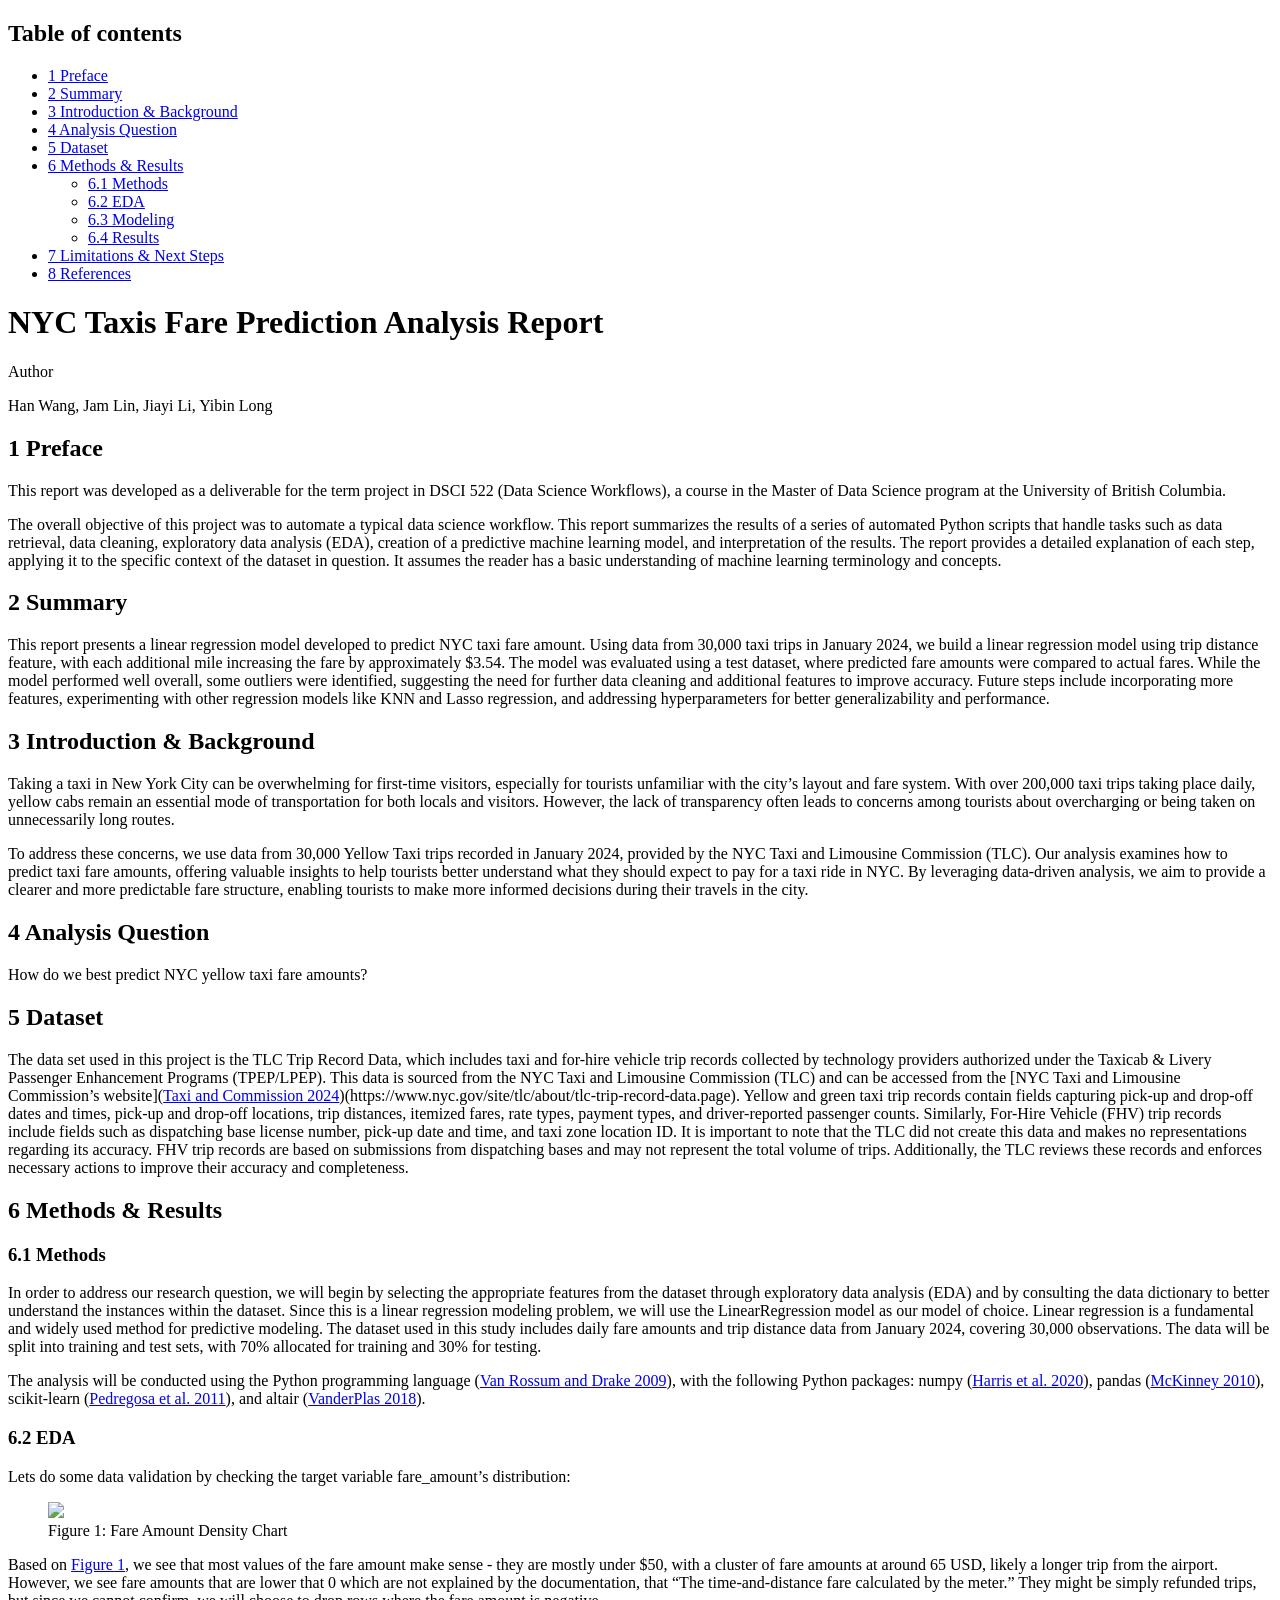
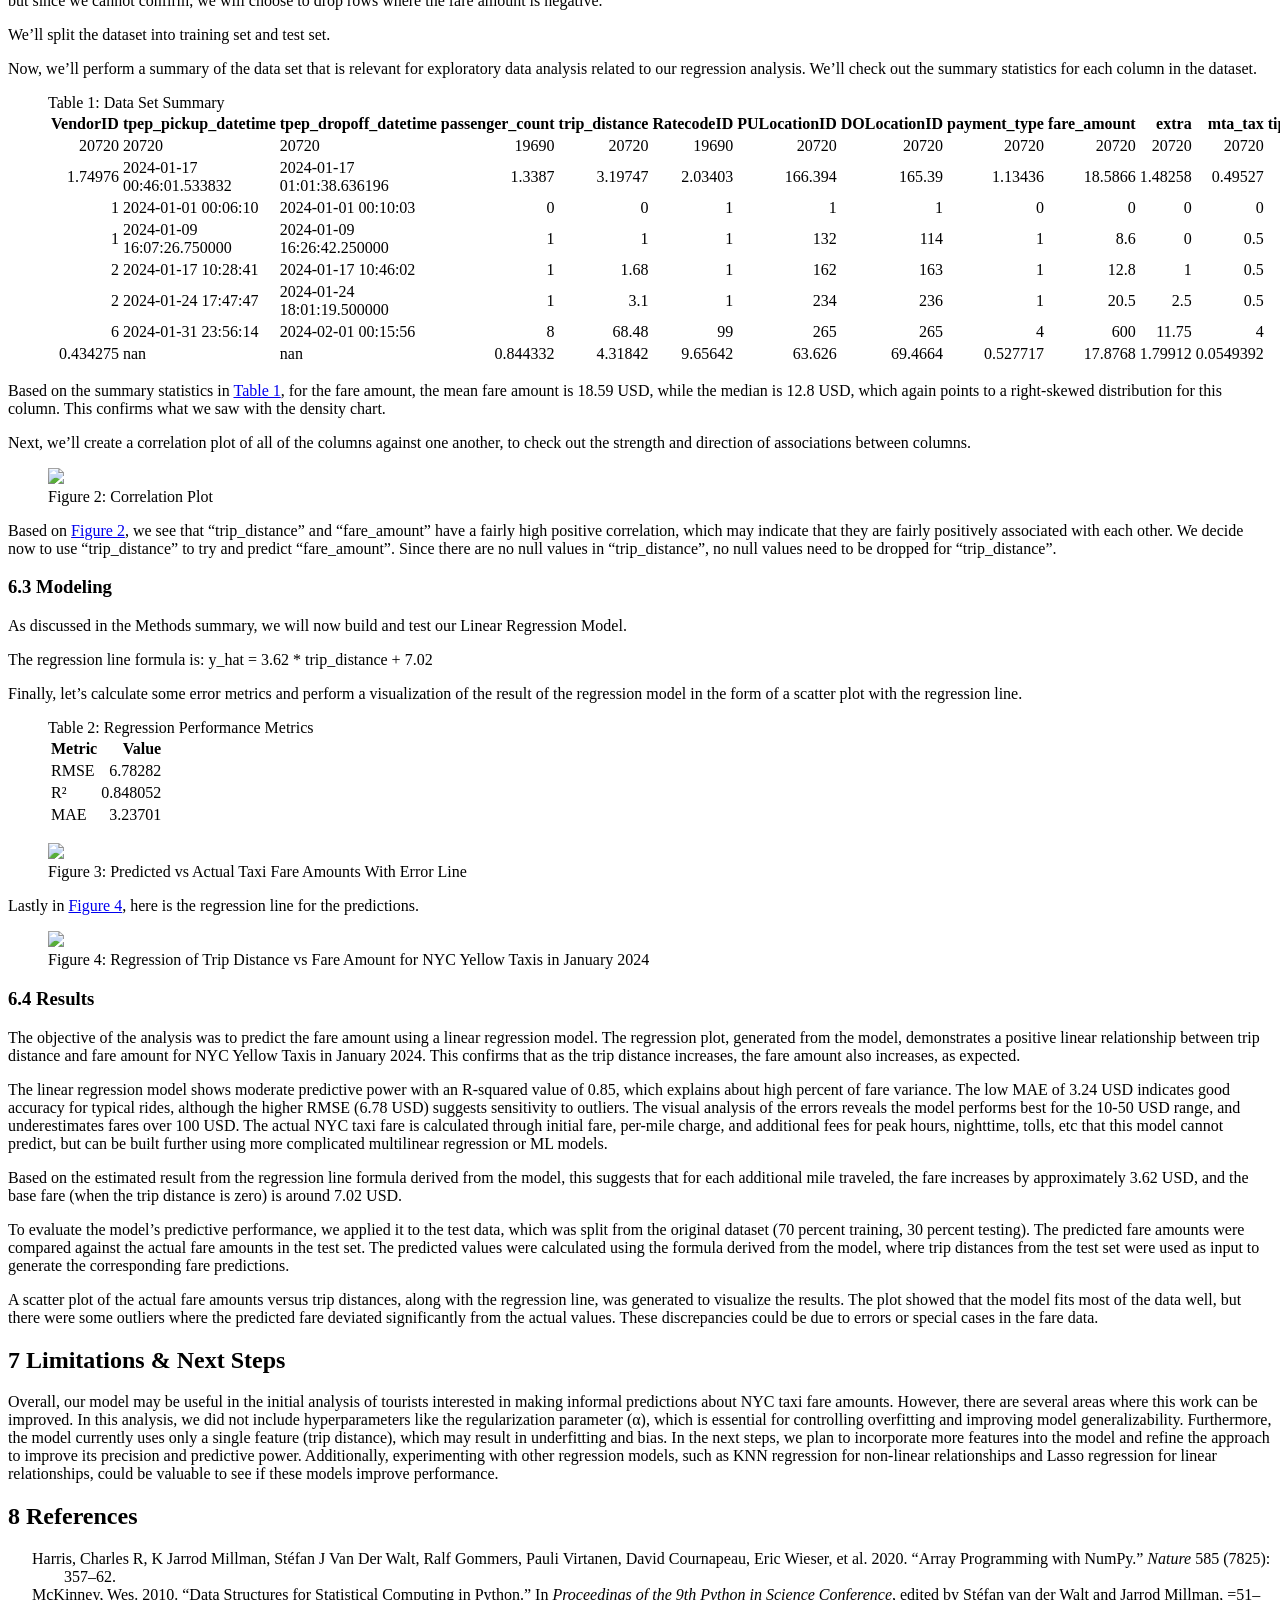
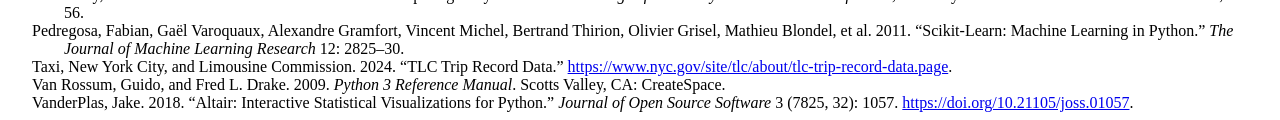
==== index.html @ e79e92fb "Built site for gh-pages" ====
<!DOCTYPE html>
<html xmlns="http://www.w3.org/1999/xhtml" lang="en" xml:lang="en"><head>

<meta charset="utf-8">
<meta name="generator" content="quarto-1.5.57">

<meta name="viewport" content="width=device-width, initial-scale=1.0, user-scalable=yes">

<meta name="author" content="Han Wang, Jam Lin, Jiayi Li, Yibin Long">

<title>NYC Taxis Fare Prediction Analysis Report</title>
<style>
code{white-space: pre-wrap;}
span.smallcaps{font-variant: small-caps;}
div.columns{display: flex; gap: min(4vw, 1.5em);}
div.column{flex: auto; overflow-x: auto;}
div.hanging-indent{margin-left: 1.5em; text-indent: -1.5em;}
ul.task-list{list-style: none;}
ul.task-list li input[type="checkbox"] {
  width: 0.8em;
  margin: 0 0.8em 0.2em -1em; /* quarto-specific, see https://github.com/quarto-dev/quarto-cli/issues/4556 */ 
  vertical-align: middle;
}
/* CSS for citations */
div.csl-bib-body { }
div.csl-entry {
  clear: both;
  margin-bottom: 0em;
}
.hanging-indent div.csl-entry {
  margin-left:2em;
  text-indent:-2em;
}
div.csl-left-margin {
  min-width:2em;
  float:left;
}
div.csl-right-inline {
  margin-left:2em;
  padding-left:1em;
}
div.csl-indent {
  margin-left: 2em;
}</style>


<script src="yellow_taxi_analysis_files/libs/clipboard/clipboard.min.js"></script>
<script src="yellow_taxi_analysis_files/libs/quarto-html/quarto.js"></script>
<script src="yellow_taxi_analysis_files/libs/quarto-html/popper.min.js"></script>
<script src="yellow_taxi_analysis_files/libs/quarto-html/tippy.umd.min.js"></script>
<script src="yellow_taxi_analysis_files/libs/quarto-html/anchor.min.js"></script>
<link href="yellow_taxi_analysis_files/libs/quarto-html/tippy.css" rel="stylesheet">
<link href="yellow_taxi_analysis_files/libs/quarto-html/quarto-syntax-highlighting.css" rel="stylesheet" id="quarto-text-highlighting-styles">
<script src="yellow_taxi_analysis_files/libs/bootstrap/bootstrap.min.js"></script>
<link href="yellow_taxi_analysis_files/libs/bootstrap/bootstrap-icons.css" rel="stylesheet">
<link href="yellow_taxi_analysis_files/libs/bootstrap/bootstrap.min.css" rel="stylesheet" id="quarto-bootstrap" data-mode="light">


</head>

<body>

<div id="quarto-content" class="page-columns page-rows-contents page-layout-article toc-left">
<div id="quarto-sidebar-toc-left" class="sidebar toc-left">
  <nav id="TOC" role="doc-toc" class="toc-active">
    <h2 id="toc-title">Table of contents</h2>
   
  <ul>
  <li><a href="#preface" id="toc-preface" class="nav-link active" data-scroll-target="#preface"><span class="header-section-number">1</span> Preface</a></li>
  <li><a href="#summary" id="toc-summary" class="nav-link" data-scroll-target="#summary"><span class="header-section-number">2</span> Summary</a></li>
  <li><a href="#introduction-background" id="toc-introduction-background" class="nav-link" data-scroll-target="#introduction-background"><span class="header-section-number">3</span> Introduction &amp; Background</a></li>
  <li><a href="#analysis-question" id="toc-analysis-question" class="nav-link" data-scroll-target="#analysis-question"><span class="header-section-number">4</span> Analysis Question</a></li>
  <li><a href="#dataset" id="toc-dataset" class="nav-link" data-scroll-target="#dataset"><span class="header-section-number">5</span> Dataset</a></li>
  <li><a href="#methods-results" id="toc-methods-results" class="nav-link" data-scroll-target="#methods-results"><span class="header-section-number">6</span> Methods &amp; Results</a>
  <ul class="collapse">
  <li><a href="#methods" id="toc-methods" class="nav-link" data-scroll-target="#methods"><span class="header-section-number">6.1</span> Methods</a></li>
  <li><a href="#eda" id="toc-eda" class="nav-link" data-scroll-target="#eda"><span class="header-section-number">6.2</span> EDA</a></li>
  <li><a href="#modeling" id="toc-modeling" class="nav-link" data-scroll-target="#modeling"><span class="header-section-number">6.3</span> Modeling</a></li>
  <li><a href="#results" id="toc-results" class="nav-link" data-scroll-target="#results"><span class="header-section-number">6.4</span> Results</a></li>
  </ul></li>
  <li><a href="#limitations-next-steps" id="toc-limitations-next-steps" class="nav-link" data-scroll-target="#limitations-next-steps"><span class="header-section-number">7</span> Limitations &amp; Next Steps</a></li>
  <li><a href="#references" id="toc-references" class="nav-link" data-scroll-target="#references"><span class="header-section-number">8</span> References</a></li>
  </ul>
</nav>
</div>
<div id="quarto-margin-sidebar" class="sidebar margin-sidebar zindex-bottom">
</div>
<main class="content" id="quarto-document-content">

<header id="title-block-header" class="quarto-title-block default">
<div class="quarto-title">
<h1 class="title">NYC Taxis Fare Prediction Analysis Report</h1>
</div>



<div class="quarto-title-meta">

    <div>
    <div class="quarto-title-meta-heading">Author</div>
    <div class="quarto-title-meta-contents">
             <p>Han Wang, Jam Lin, Jiayi Li, Yibin Long </p>
          </div>
  </div>
    
  
    
  </div>
  


</header>


<section id="preface" class="level2" data-number="1">
<h2 data-number="1" class="anchored" data-anchor-id="preface"><span class="header-section-number">1</span> Preface</h2>
<p>This report was developed as a deliverable for the term project in DSCI 522 (Data Science Workflows), a course in the Master of Data Science program at the University of British Columbia.</p>
<p>The overall objective of this project was to automate a typical data science workflow. This report summarizes the results of a series of automated Python scripts that handle tasks such as data retrieval, data cleaning, exploratory data analysis (EDA), creation of a predictive machine learning model, and interpretation of the results. The report provides a detailed explanation of each step, applying it to the specific context of the dataset in question. It assumes the reader has a basic understanding of machine learning terminology and concepts.</p>
</section>
<section id="summary" class="level2" data-number="2">
<h2 data-number="2" class="anchored" data-anchor-id="summary"><span class="header-section-number">2</span> Summary</h2>
<p>This report presents a linear regression model developed to predict NYC taxi fare amount. Using data from 30,000 taxi trips in January 2024, we build a linear regression model using trip distance feature, with each additional mile increasing the fare by approximately $3.54. The model was evaluated using a test dataset, where predicted fare amounts were compared to actual fares. While the model performed well overall, some outliers were identified, suggesting the need for further data cleaning and additional features to improve accuracy. Future steps include incorporating more features, experimenting with other regression models like KNN and Lasso regression, and addressing hyperparameters for better generalizability and performance.</p>
</section>
<section id="introduction-background" class="level2" data-number="3">
<h2 data-number="3" class="anchored" data-anchor-id="introduction-background"><span class="header-section-number">3</span> Introduction &amp; Background</h2>
<p>Taking a taxi in New York City can be overwhelming for first-time visitors, especially for tourists unfamiliar with the city’s layout and fare system. With over 200,000 taxi trips taking place daily, yellow cabs remain an essential mode of transportation for both locals and visitors. However, the lack of transparency often leads to concerns among tourists about overcharging or being taken on unnecessarily long routes.</p>
<p>To address these concerns, we use data from 30,000 Yellow Taxi trips recorded in January 2024, provided by the NYC Taxi and Limousine Commission (TLC). Our analysis examines how to predict taxi fare amounts, offering valuable insights to help tourists better understand what they should expect to pay for a taxi ride in NYC. By leveraging data-driven analysis, we aim to provide a clearer and more predictable fare structure, enabling tourists to make more informed decisions during their travels in the city.</p>
</section>
<section id="analysis-question" class="level2" data-number="4">
<h2 data-number="4" class="anchored" data-anchor-id="analysis-question"><span class="header-section-number">4</span> Analysis Question</h2>
<p>How do we best predict NYC yellow taxi fare amounts?</p>
</section>
<section id="dataset" class="level2" data-number="5">
<h2 data-number="5" class="anchored" data-anchor-id="dataset"><span class="header-section-number">5</span> Dataset</h2>
<p>The data set used in this project is the TLC Trip Record Data, which includes taxi and for-hire vehicle trip records collected by technology providers authorized under the Taxicab &amp; Livery Passenger Enhancement Programs (TPEP/LPEP). This data is sourced from the NYC Taxi and Limousine Commission (TLC) and can be accessed from the [NYC Taxi and Limousine Commission’s website]<span class="citation" data-cites="nyctlc2024">(<a href="#ref-nyctlc2024" role="doc-biblioref">Taxi and Commission 2024</a>)</span>(https://www.nyc.gov/site/tlc/about/tlc-trip-record-data.page). Yellow and green taxi trip records contain fields capturing pick-up and drop-off dates and times, pick-up and drop-off locations, trip distances, itemized fares, rate types, payment types, and driver-reported passenger counts. Similarly, For-Hire Vehicle (FHV) trip records include fields such as dispatching base license number, pick-up date and time, and taxi zone location ID. It is important to note that the TLC did not create this data and makes no representations regarding its accuracy. FHV trip records are based on submissions from dispatching bases and may not represent the total volume of trips. Additionally, the TLC reviews these records and enforces necessary actions to improve their accuracy and completeness.</p>
</section>
<section id="methods-results" class="level2" data-number="6">
<h2 data-number="6" class="anchored" data-anchor-id="methods-results"><span class="header-section-number">6</span> Methods &amp; Results</h2>
<section id="methods" class="level3" data-number="6.1">
<h3 data-number="6.1" class="anchored" data-anchor-id="methods"><span class="header-section-number">6.1</span> Methods</h3>
<p>In order to address our research question, we will begin by selecting the appropriate features from the dataset through exploratory data analysis (EDA) and by consulting the data dictionary to better understand the instances within the dataset. Since this is a linear regression modeling problem, we will use the LinearRegression model as our model of choice. Linear regression is a fundamental and widely used method for predictive modeling. The dataset used in this study includes daily fare amounts and trip distance data from January 2024, covering 30,000 observations. The data will be split into training and test sets, with 70% allocated for training and 30% for testing.</p>
<p>The analysis will be conducted using the Python programming language <span class="citation" data-cites="Python">(<a href="#ref-Python" role="doc-biblioref">Van Rossum and Drake 2009</a>)</span>, with the following Python packages: numpy <span class="citation" data-cites="harris2020array">(<a href="#ref-harris2020array" role="doc-biblioref">Harris et al. 2020</a>)</span>, pandas <span class="citation" data-cites="pandas">(<a href="#ref-pandas" role="doc-biblioref">McKinney 2010</a>)</span>, scikit-learn <span class="citation" data-cites="pedregosa2011scikit">(<a href="#ref-pedregosa2011scikit" role="doc-biblioref">Pedregosa et al. 2011</a>)</span>, and altair <span class="citation" data-cites="altair">(<a href="#ref-altair" role="doc-biblioref">VanderPlas 2018</a>)</span>.</p>
</section>
<section id="eda" class="level3" data-number="6.2">
<h3 data-number="6.2" class="anchored" data-anchor-id="eda"><span class="header-section-number">6.2</span> EDA</h3>
<p>Lets do some data validation by checking the target variable fare_amount’s distribution:</p>
<div id="fig-density" class="quarto-float quarto-figure quarto-figure-center anchored">
<figure class="quarto-float quarto-float-fig figure">
<div aria-describedby="fig-density-caption-0ceaefa1-69ba-4598-a22c-09a6ac19f8ca">
<img src="../charts/Fare_Amount_Density_Chart.svg" class="img-fluid figure-img">
</div>
<figcaption class="quarto-float-caption-bottom quarto-float-caption quarto-float-fig" id="fig-density-caption-0ceaefa1-69ba-4598-a22c-09a6ac19f8ca">
Figure&nbsp;1: Fare Amount Density Chart
</figcaption>
</figure>
</div>
<p>Based on <a href="#fig-density" class="quarto-xref">Figure&nbsp;1</a>, we see that most values of the fare amount make sense - they are mostly under $50, with a cluster of fare amounts at around 65 USD, likely a longer trip from the airport. However, we see fare amounts that are lower that 0 which are not explained by the documentation, that “The time-and-distance fare calculated by the meter.” They might be simply refunded trips, but since we cannot confirm, we will choose to drop rows where the fare amount is negative.</p>
<p>We’ll split the dataset into training set and test set.</p>
<p>Now, we’ll perform a summary of the data set that is relevant for exploratory data analysis related to our regression analysis. We’ll check out the summary statistics for each column in the dataset.</p>
<div class="cell" data-execution_count="1">
<div id="tbl-summary" class="cell quarto-float quarto-figure quarto-figure-center anchored" data-execution_count="1">
<figure class="quarto-float quarto-float-tbl figure">
<figcaption class="quarto-float-caption-top quarto-float-caption quarto-float-tbl" id="tbl-summary-caption-0ceaefa1-69ba-4598-a22c-09a6ac19f8ca">
Table&nbsp;1: Data Set Summary
</figcaption>
<div aria-describedby="tbl-summary-caption-0ceaefa1-69ba-4598-a22c-09a6ac19f8ca">
<div class="cell-output cell-output-display cell-output-markdown" data-execution_count="1">
<table class="do-not-create-environment cell caption-top table table-sm table-striped small">
<colgroup>
<col style="width: 4%">
<col style="width: 8%">
<col style="width: 8%">
<col style="width: 5%">
<col style="width: 5%">
<col style="width: 4%">
<col style="width: 4%">
<col style="width: 4%">
<col style="width: 4%">
<col style="width: 4%">
<col style="width: 4%">
<col style="width: 4%">
<col style="width: 4%">
<col style="width: 4%">
<col style="width: 7%">
<col style="width: 4%">
<col style="width: 7%">
<col style="width: 4%">
</colgroup>
<thead>
<tr class="header">
<th style="text-align: right;">VendorID</th>
<th style="text-align: left;">tpep_pickup_datetime</th>
<th style="text-align: left;">tpep_dropoff_datetime</th>
<th style="text-align: right;">passenger_count</th>
<th style="text-align: right;">trip_distance</th>
<th style="text-align: right;">RatecodeID</th>
<th style="text-align: right;">PULocationID</th>
<th style="text-align: right;">DOLocationID</th>
<th style="text-align: right;">payment_type</th>
<th style="text-align: right;">fare_amount</th>
<th style="text-align: right;">extra</th>
<th style="text-align: right;">mta_tax</th>
<th style="text-align: right;">tip_amount</th>
<th style="text-align: right;">tolls_amount</th>
<th style="text-align: right;">improvement_surcharge</th>
<th style="text-align: right;">total_amount</th>
<th style="text-align: right;">congestion_surcharge</th>
<th style="text-align: right;">Airport_fee</th>
</tr>
</thead>
<tbody>
<tr class="odd">
<td style="text-align: right;">20720</td>
<td style="text-align: left;">20720</td>
<td style="text-align: left;">20720</td>
<td style="text-align: right;">19690</td>
<td style="text-align: right;">20720</td>
<td style="text-align: right;">19690</td>
<td style="text-align: right;">20720</td>
<td style="text-align: right;">20720</td>
<td style="text-align: right;">20720</td>
<td style="text-align: right;">20720</td>
<td style="text-align: right;">20720</td>
<td style="text-align: right;">20720</td>
<td style="text-align: right;">20720</td>
<td style="text-align: right;">20720</td>
<td style="text-align: right;">20720</td>
<td style="text-align: right;">20720</td>
<td style="text-align: right;">19690</td>
<td style="text-align: right;">19690</td>
</tr>
<tr class="even">
<td style="text-align: right;">1.74976</td>
<td style="text-align: left;">2024-01-17 00:46:01.533832</td>
<td style="text-align: left;">2024-01-17 01:01:38.636196</td>
<td style="text-align: right;">1.3387</td>
<td style="text-align: right;">3.19747</td>
<td style="text-align: right;">2.03403</td>
<td style="text-align: right;">166.394</td>
<td style="text-align: right;">165.39</td>
<td style="text-align: right;">1.13436</td>
<td style="text-align: right;">18.5866</td>
<td style="text-align: right;">1.48258</td>
<td style="text-align: right;">0.49527</td>
<td style="text-align: right;">3.37729</td>
<td style="text-align: right;">0.525144</td>
<td style="text-align: right;">0.999628</td>
<td style="text-align: right;">27.3619</td>
<td style="text-align: right;">2.31061</td>
<td style="text-align: right;">0.143448</td>
</tr>
<tr class="odd">
<td style="text-align: right;">1</td>
<td style="text-align: left;">2024-01-01 00:06:10</td>
<td style="text-align: left;">2024-01-01 00:10:03</td>
<td style="text-align: right;">0</td>
<td style="text-align: right;">0</td>
<td style="text-align: right;">1</td>
<td style="text-align: right;">1</td>
<td style="text-align: right;">1</td>
<td style="text-align: right;">0</td>
<td style="text-align: right;">0</td>
<td style="text-align: right;">0</td>
<td style="text-align: right;">0</td>
<td style="text-align: right;">0</td>
<td style="text-align: right;">0</td>
<td style="text-align: right;">0</td>
<td style="text-align: right;">0</td>
<td style="text-align: right;">0</td>
<td style="text-align: right;">0</td>
</tr>
<tr class="even">
<td style="text-align: right;">1</td>
<td style="text-align: left;">2024-01-09 16:07:26.750000</td>
<td style="text-align: left;">2024-01-09 16:26:42.250000</td>
<td style="text-align: right;">1</td>
<td style="text-align: right;">1</td>
<td style="text-align: right;">1</td>
<td style="text-align: right;">132</td>
<td style="text-align: right;">114</td>
<td style="text-align: right;">1</td>
<td style="text-align: right;">8.6</td>
<td style="text-align: right;">0</td>
<td style="text-align: right;">0.5</td>
<td style="text-align: right;">1</td>
<td style="text-align: right;">0</td>
<td style="text-align: right;">1</td>
<td style="text-align: right;">15.48</td>
<td style="text-align: right;">2.5</td>
<td style="text-align: right;">0</td>
</tr>
<tr class="odd">
<td style="text-align: right;">2</td>
<td style="text-align: left;">2024-01-17 10:28:41</td>
<td style="text-align: left;">2024-01-17 10:46:02</td>
<td style="text-align: right;">1</td>
<td style="text-align: right;">1.68</td>
<td style="text-align: right;">1</td>
<td style="text-align: right;">162</td>
<td style="text-align: right;">163</td>
<td style="text-align: right;">1</td>
<td style="text-align: right;">12.8</td>
<td style="text-align: right;">1</td>
<td style="text-align: right;">0.5</td>
<td style="text-align: right;">2.8</td>
<td style="text-align: right;">0</td>
<td style="text-align: right;">1</td>
<td style="text-align: right;">20.16</td>
<td style="text-align: right;">2.5</td>
<td style="text-align: right;">0</td>
</tr>
<tr class="even">
<td style="text-align: right;">2</td>
<td style="text-align: left;">2024-01-24 17:47:47</td>
<td style="text-align: left;">2024-01-24 18:01:19.500000</td>
<td style="text-align: right;">1</td>
<td style="text-align: right;">3.1</td>
<td style="text-align: right;">1</td>
<td style="text-align: right;">234</td>
<td style="text-align: right;">236</td>
<td style="text-align: right;">1</td>
<td style="text-align: right;">20.5</td>
<td style="text-align: right;">2.5</td>
<td style="text-align: right;">0.5</td>
<td style="text-align: right;">4.2</td>
<td style="text-align: right;">0</td>
<td style="text-align: right;">1</td>
<td style="text-align: right;">28.6</td>
<td style="text-align: right;">2.5</td>
<td style="text-align: right;">0</td>
</tr>
<tr class="odd">
<td style="text-align: right;">6</td>
<td style="text-align: left;">2024-01-31 23:56:14</td>
<td style="text-align: left;">2024-02-01 00:15:56</td>
<td style="text-align: right;">8</td>
<td style="text-align: right;">68.48</td>
<td style="text-align: right;">99</td>
<td style="text-align: right;">265</td>
<td style="text-align: right;">265</td>
<td style="text-align: right;">4</td>
<td style="text-align: right;">600</td>
<td style="text-align: right;">11.75</td>
<td style="text-align: right;">4</td>
<td style="text-align: right;">99</td>
<td style="text-align: right;">62.75</td>
<td style="text-align: right;">1</td>
<td style="text-align: right;">601</td>
<td style="text-align: right;">2.5</td>
<td style="text-align: right;">1.75</td>
</tr>
<tr class="even">
<td style="text-align: right;">0.434275</td>
<td style="text-align: left;">nan</td>
<td style="text-align: left;">nan</td>
<td style="text-align: right;">0.844332</td>
<td style="text-align: right;">4.31842</td>
<td style="text-align: right;">9.65642</td>
<td style="text-align: right;">63.626</td>
<td style="text-align: right;">69.4664</td>
<td style="text-align: right;">0.527717</td>
<td style="text-align: right;">17.8768</td>
<td style="text-align: right;">1.79912</td>
<td style="text-align: right;">0.0549392</td>
<td style="text-align: right;">3.8067</td>
<td style="text-align: right;">2.09673</td>
<td style="text-align: right;">0.0190096</td>
<td style="text-align: right;">22.1385</td>
<td style="text-align: right;">0.66147</td>
<td style="text-align: right;">0.480072</td>
</tr>
</tbody>
</table>
</div>
</div>
</figure>
</div>
</div>
<p>Based on the summary statistics in <a href="#tbl-summary" class="quarto-xref">Table&nbsp;1</a>, for the fare amount, the mean fare amount is 18.59 USD, while the median is 12.8 USD, which again points to a right-skewed distribution for this column. This confirms what we saw with the density chart.</p>
<p>Next, we’ll create a correlation plot of all of the columns against one another, to check out the strength and direction of associations between columns.</p>
<div id="fig-correlation" class="quarto-float quarto-figure quarto-figure-center anchored">
<figure class="quarto-float quarto-float-fig figure">
<div aria-describedby="fig-correlation-caption-0ceaefa1-69ba-4598-a22c-09a6ac19f8ca">
<img src="../charts/Correlation_Plot_Train_Spearman.svg" class="img-fluid figure-img">
</div>
<figcaption class="quarto-float-caption-bottom quarto-float-caption quarto-float-fig" id="fig-correlation-caption-0ceaefa1-69ba-4598-a22c-09a6ac19f8ca">
Figure&nbsp;2: Correlation Plot
</figcaption>
</figure>
</div>
<p>Based on <a href="#fig-correlation" class="quarto-xref">Figure&nbsp;2</a>, we see that “trip_distance” and “fare_amount” have a fairly high positive correlation, which may indicate that they are fairly positively associated with each other. We decide now to use “trip_distance” to try and predict “fare_amount”. Since there are no null values in “trip_distance”, no null values need to be dropped for “trip_distance”.</p>
</section>
<section id="modeling" class="level3" data-number="6.3">
<h3 data-number="6.3" class="anchored" data-anchor-id="modeling"><span class="header-section-number">6.3</span> Modeling</h3>
<p>As discussed in the Methods summary, we will now build and test our Linear Regression Model.</p>
<p>The regression line formula is: y_hat = 3.62 * trip_distance + 7.02</p>
<p>Finally, let’s calculate some error metrics and perform a visualization of the result of the regression model in the form of a scatter plot with the regression line.</p>
<div class="cell" data-execution_count="3">
<div id="tbl-metrics" class="cell quarto-float quarto-figure quarto-figure-center anchored" data-execution_count="3">
<figure class="quarto-float quarto-float-tbl figure">
<figcaption class="quarto-float-caption-top quarto-float-caption quarto-float-tbl" id="tbl-metrics-caption-0ceaefa1-69ba-4598-a22c-09a6ac19f8ca">
Table&nbsp;2: Regression Performance Metrics
</figcaption>
<div aria-describedby="tbl-metrics-caption-0ceaefa1-69ba-4598-a22c-09a6ac19f8ca">
<div class="cell-output cell-output-display cell-output-markdown" data-execution_count="3">
<table class="do-not-create-environment cell caption-top table table-sm table-striped small">
<thead>
<tr class="header">
<th style="text-align: left;">Metric</th>
<th style="text-align: right;">Value</th>
</tr>
</thead>
<tbody>
<tr class="odd">
<td style="text-align: left;">RMSE</td>
<td style="text-align: right;">6.78282</td>
</tr>
<tr class="even">
<td style="text-align: left;">R²</td>
<td style="text-align: right;">0.848052</td>
</tr>
<tr class="odd">
<td style="text-align: left;">MAE</td>
<td style="text-align: right;">3.23701</td>
</tr>
</tbody>
</table>
</div>
</div>
</figure>
</div>
</div>
<div id="fig-error" class="quarto-float quarto-figure quarto-figure-center anchored">
<figure class="quarto-float quarto-float-fig figure">
<div aria-describedby="fig-error-caption-0ceaefa1-69ba-4598-a22c-09a6ac19f8ca">
<img src="../charts/Pred_Vs_Actual.svg" class="img-fluid figure-img">
</div>
<figcaption class="quarto-float-caption-bottom quarto-float-caption quarto-float-fig" id="fig-error-caption-0ceaefa1-69ba-4598-a22c-09a6ac19f8ca">
Figure&nbsp;3: Predicted vs Actual Taxi Fare Amounts With Error Line
</figcaption>
</figure>
</div>
<p>Lastly in <a href="#fig-predictions" class="quarto-xref">Figure&nbsp;4</a>, here is the regression line for the predictions.</p>
<div id="fig-predictions" class="quarto-float quarto-figure quarto-figure-center anchored">
<figure class="quarto-float quarto-float-fig figure">
<div aria-describedby="fig-predictions-caption-0ceaefa1-69ba-4598-a22c-09a6ac19f8ca">
<img src="../charts/Final_Linear_Regression.svg" class="img-fluid figure-img">
</div>
<figcaption class="quarto-float-caption-bottom quarto-float-caption quarto-float-fig" id="fig-predictions-caption-0ceaefa1-69ba-4598-a22c-09a6ac19f8ca">
Figure&nbsp;4: Regression of Trip Distance vs Fare Amount for NYC Yellow Taxis in January 2024
</figcaption>
</figure>
</div>
</section>
<section id="results" class="level3" data-number="6.4">
<h3 data-number="6.4" class="anchored" data-anchor-id="results"><span class="header-section-number">6.4</span> Results</h3>
<p>The objective of the analysis was to predict the fare amount using a linear regression model. The regression plot, generated from the model, demonstrates a positive linear relationship between trip distance and fare amount for NYC Yellow Taxis in January 2024. This confirms that as the trip distance increases, the fare amount also increases, as expected.</p>
<p>The linear regression model shows moderate predictive power with an R-squared value of 0.85, which explains about high percent of fare variance. The low MAE of 3.24 USD indicates good accuracy for typical rides, although the higher RMSE (6.78 USD) suggests sensitivity to outliers. The visual analysis of the errors reveals the model performs best for the 10-50 USD range, and underestimates fares over 100 USD. The actual NYC taxi fare is calculated through initial fare, per-mile charge, and additional fees for peak hours, nighttime, tolls, etc that this model cannot predict, but can be built further using more complicated multilinear regression or ML models.</p>
<p>Based on the estimated result from the regression line formula derived from the model, this suggests that for each additional mile traveled, the fare increases by approximately 3.62 USD, and the base fare (when the trip distance is zero) is around 7.02 USD.</p>
<p>To evaluate the model’s predictive performance, we applied it to the test data, which was split from the original dataset (70 percent training, 30 percent testing). The predicted fare amounts were compared against the actual fare amounts in the test set. The predicted values were calculated using the formula derived from the model, where trip distances from the test set were used as input to generate the corresponding fare predictions.</p>
<p>A scatter plot of the actual fare amounts versus trip distances, along with the regression line, was generated to visualize the results. The plot showed that the model fits most of the data well, but there were some outliers where the predicted fare deviated significantly from the actual values. These discrepancies could be due to errors or special cases in the fare data.</p>
</section>
</section>
<section id="limitations-next-steps" class="level2" data-number="7">
<h2 data-number="7" class="anchored" data-anchor-id="limitations-next-steps"><span class="header-section-number">7</span> Limitations &amp; Next Steps</h2>
<p>Overall, our model may be useful in the initial analysis of tourists interested in making informal predictions about NYC taxi fare amounts. However, there are several areas where this work can be improved. In this analysis, we did not include hyperparameters like the regularization parameter (α), which is essential for controlling overfitting and improving model generalizability. Furthermore, the model currently uses only a single feature (trip distance), which may result in underfitting and bias. In the next steps, we plan to incorporate more features into the model and refine the approach to improve its precision and predictive power. Additionally, experimenting with other regression models, such as KNN regression for non-linear relationships and Lasso regression for linear relationships, could be valuable to see if these models improve performance.</p>
</section>
<section id="references" class="level2 unnumbered" data-number="8">


</section>

<div id="quarto-appendix" class="default"><section class="quarto-appendix-contents" role="doc-bibliography" id="quarto-bibliography"><h2 class="anchored quarto-appendix-heading">8 References</h2><div id="refs" class="references csl-bib-body hanging-indent" data-entry-spacing="0" role="list">
<div id="ref-harris2020array" class="csl-entry" role="listitem">
Harris, Charles R, K Jarrod Millman, Stéfan J Van Der Walt, Ralf Gommers, Pauli Virtanen, David Cournapeau, Eric Wieser, et al. 2020. <span>“Array Programming with NumPy.”</span> <em>Nature</em> 585 (7825): 357–62.
</div>
<div id="ref-pandas" class="csl-entry" role="listitem">
McKinney, Wes. 2010. <span>“Data Structures for Statistical Computing in Python.”</span> In <em>Proceedings of the 9th Python in Science Conference</em>, edited by Stéfan van der Walt and Jarrod Millman, =51–56.
</div>
<div id="ref-pedregosa2011scikit" class="csl-entry" role="listitem">
Pedregosa, Fabian, Gaël Varoquaux, Alexandre Gramfort, Vincent Michel, Bertrand Thirion, Olivier Grisel, Mathieu Blondel, et al. 2011. <span>“Scikit-Learn: Machine Learning in Python.”</span> <em>The Journal of Machine Learning Research</em> 12: 2825–30.
</div>
<div id="ref-nyctlc2024" class="csl-entry" role="listitem">
Taxi, New York City, and Limousine Commission. 2024. <span>“TLC Trip Record Data.”</span> <a href="https://www.nyc.gov/site/tlc/about/tlc-trip-record-data.page" class="uri">https://www.nyc.gov/site/tlc/about/tlc-trip-record-data.page</a>.
</div>
<div id="ref-Python" class="csl-entry" role="listitem">
Van Rossum, Guido, and Fred L. Drake. 2009. <em>Python 3 Reference Manual</em>. Scotts Valley, CA: CreateSpace.
</div>
<div id="ref-altair" class="csl-entry" role="listitem">
VanderPlas, Jake. 2018. <span>“Altair: Interactive Statistical Visualizations for Python.”</span> <em>Journal of Open Source Software</em> 3 (7825, 32): 1057. <a href="https://doi.org/10.21105/joss.01057">https://doi.org/10.21105/joss.01057</a>.
</div>
</div></section></div></main>
<!-- /main column -->
<script id="quarto-html-after-body" type="application/javascript">
window.document.addEventListener("DOMContentLoaded", function (event) {
  const toggleBodyColorMode = (bsSheetEl) => {
    const mode = bsSheetEl.getAttribute("data-mode");
    const bodyEl = window.document.querySelector("body");
    if (mode === "dark") {
      bodyEl.classList.add("quarto-dark");
      bodyEl.classList.remove("quarto-light");
    } else {
      bodyEl.classList.add("quarto-light");
      bodyEl.classList.remove("quarto-dark");
    }
  }
  const toggleBodyColorPrimary = () => {
    const bsSheetEl = window.document.querySelector("link#quarto-bootstrap");
    if (bsSheetEl) {
      toggleBodyColorMode(bsSheetEl);
    }
  }
  toggleBodyColorPrimary();  
  const icon = "";
  const anchorJS = new window.AnchorJS();
  anchorJS.options = {
    placement: 'right',
    icon: icon
  };
  anchorJS.add('.anchored');
  const isCodeAnnotation = (el) => {
    for (const clz of el.classList) {
      if (clz.startsWith('code-annotation-')) {                     
        return true;
      }
    }
    return false;
  }
  const onCopySuccess = function(e) {
    // button target
    const button = e.trigger;
    // don't keep focus
    button.blur();
    // flash "checked"
    button.classList.add('code-copy-button-checked');
    var currentTitle = button.getAttribute("title");
    button.setAttribute("title", "Copied!");
    let tooltip;
    if (window.bootstrap) {
      button.setAttribute("data-bs-toggle", "tooltip");
      button.setAttribute("data-bs-placement", "left");
      button.setAttribute("data-bs-title", "Copied!");
      tooltip = new bootstrap.Tooltip(button, 
        { trigger: "manual", 
          customClass: "code-copy-button-tooltip",
          offset: [0, -8]});
      tooltip.show();    
    }
    setTimeout(function() {
      if (tooltip) {
        tooltip.hide();
        button.removeAttribute("data-bs-title");
        button.removeAttribute("data-bs-toggle");
        button.removeAttribute("data-bs-placement");
      }
      button.setAttribute("title", currentTitle);
      button.classList.remove('code-copy-button-checked');
    }, 1000);
    // clear code selection
    e.clearSelection();
  }
  const getTextToCopy = function(trigger) {
      const codeEl = trigger.previousElementSibling.cloneNode(true);
      for (const childEl of codeEl.children) {
        if (isCodeAnnotation(childEl)) {
          childEl.remove();
        }
      }
      return codeEl.innerText;
  }
  const clipboard = new window.ClipboardJS('.code-copy-button:not([data-in-quarto-modal])', {
    text: getTextToCopy
  });
  clipboard.on('success', onCopySuccess);
  if (window.document.getElementById('quarto-embedded-source-code-modal')) {
    // For code content inside modals, clipBoardJS needs to be initialized with a container option
    // TODO: Check when it could be a function (https://github.com/zenorocha/clipboard.js/issues/860)
    const clipboardModal = new window.ClipboardJS('.code-copy-button[data-in-quarto-modal]', {
      text: getTextToCopy,
      container: window.document.getElementById('quarto-embedded-source-code-modal')
    });
    clipboardModal.on('success', onCopySuccess);
  }
    var localhostRegex = new RegExp(/^(?:http|https):\/\/localhost\:?[0-9]*\//);
    var mailtoRegex = new RegExp(/^mailto:/);
      var filterRegex = new RegExp('/' + window.location.host + '/');
    var isInternal = (href) => {
        return filterRegex.test(href) || localhostRegex.test(href) || mailtoRegex.test(href);
    }
    // Inspect non-navigation links and adorn them if external
 	var links = window.document.querySelectorAll('a[href]:not(.nav-link):not(.navbar-brand):not(.toc-action):not(.sidebar-link):not(.sidebar-item-toggle):not(.pagination-link):not(.no-external):not([aria-hidden]):not(.dropdown-item):not(.quarto-navigation-tool):not(.about-link)');
    for (var i=0; i<links.length; i++) {
      const link = links[i];
      if (!isInternal(link.href)) {
        // undo the damage that might have been done by quarto-nav.js in the case of
        // links that we want to consider external
        if (link.dataset.originalHref !== undefined) {
          link.href = link.dataset.originalHref;
        }
      }
    }
  function tippyHover(el, contentFn, onTriggerFn, onUntriggerFn) {
    const config = {
      allowHTML: true,
      maxWidth: 500,
      delay: 100,
      arrow: false,
      appendTo: function(el) {
          return el.parentElement;
      },
      interactive: true,
      interactiveBorder: 10,
      theme: 'quarto',
      placement: 'bottom-start',
    };
    if (contentFn) {
      config.content = contentFn;
    }
    if (onTriggerFn) {
      config.onTrigger = onTriggerFn;
    }
    if (onUntriggerFn) {
      config.onUntrigger = onUntriggerFn;
    }
    window.tippy(el, config); 
  }
  const noterefs = window.document.querySelectorAll('a[role="doc-noteref"]');
  for (var i=0; i<noterefs.length; i++) {
    const ref = noterefs[i];
    tippyHover(ref, function() {
      // use id or data attribute instead here
      let href = ref.getAttribute('data-footnote-href') || ref.getAttribute('href');
      try { href = new URL(href).hash; } catch {}
      const id = href.replace(/^#\/?/, "");
      const note = window.document.getElementById(id);
      if (note) {
        return note.innerHTML;
      } else {
        return "";
      }
    });
  }
  const xrefs = window.document.querySelectorAll('a.quarto-xref');
  const processXRef = (id, note) => {
    // Strip column container classes
    const stripColumnClz = (el) => {
      el.classList.remove("page-full", "page-columns");
      if (el.children) {
        for (const child of el.children) {
          stripColumnClz(child);
        }
      }
    }
    stripColumnClz(note)
    if (id === null || id.startsWith('sec-')) {
      // Special case sections, only their first couple elements
      const container = document.createElement("div");
      if (note.children && note.children.length > 2) {
        container.appendChild(note.children[0].cloneNode(true));
        for (let i = 1; i < note.children.length; i++) {
          const child = note.children[i];
          if (child.tagName === "P" && child.innerText === "") {
            continue;
          } else {
            container.appendChild(child.cloneNode(true));
            break;
          }
        }
        if (window.Quarto?.typesetMath) {
          window.Quarto.typesetMath(container);
        }
        return container.innerHTML
      } else {
        if (window.Quarto?.typesetMath) {
          window.Quarto.typesetMath(note);
        }
        return note.innerHTML;
      }
    } else {
      // Remove any anchor links if they are present
      const anchorLink = note.querySelector('a.anchorjs-link');
      if (anchorLink) {
        anchorLink.remove();
      }
      if (window.Quarto?.typesetMath) {
        window.Quarto.typesetMath(note);
      }
      // TODO in 1.5, we should make sure this works without a callout special case
      if (note.classList.contains("callout")) {
        return note.outerHTML;
      } else {
        return note.innerHTML;
      }
    }
  }
  for (var i=0; i<xrefs.length; i++) {
    const xref = xrefs[i];
    tippyHover(xref, undefined, function(instance) {
      instance.disable();
      let url = xref.getAttribute('href');
      let hash = undefined; 
      if (url.startsWith('#')) {
        hash = url;
      } else {
        try { hash = new URL(url).hash; } catch {}
      }
      if (hash) {
        const id = hash.replace(/^#\/?/, "");
        const note = window.document.getElementById(id);
        if (note !== null) {
          try {
            const html = processXRef(id, note.cloneNode(true));
            instance.setContent(html);
          } finally {
            instance.enable();
            instance.show();
          }
        } else {
          // See if we can fetch this
          fetch(url.split('#')[0])
          .then(res => res.text())
          .then(html => {
            const parser = new DOMParser();
            const htmlDoc = parser.parseFromString(html, "text/html");
            const note = htmlDoc.getElementById(id);
            if (note !== null) {
              const html = processXRef(id, note);
              instance.setContent(html);
            } 
          }).finally(() => {
            instance.enable();
            instance.show();
          });
        }
      } else {
        // See if we can fetch a full url (with no hash to target)
        // This is a special case and we should probably do some content thinning / targeting
        fetch(url)
        .then(res => res.text())
        .then(html => {
          const parser = new DOMParser();
          const htmlDoc = parser.parseFromString(html, "text/html");
          const note = htmlDoc.querySelector('main.content');
          if (note !== null) {
            // This should only happen for chapter cross references
            // (since there is no id in the URL)
            // remove the first header
            if (note.children.length > 0 && note.children[0].tagName === "HEADER") {
              note.children[0].remove();
            }
            const html = processXRef(null, note);
            instance.setContent(html);
          } 
        }).finally(() => {
          instance.enable();
          instance.show();
        });
      }
    }, function(instance) {
    });
  }
      let selectedAnnoteEl;
      const selectorForAnnotation = ( cell, annotation) => {
        let cellAttr = 'data-code-cell="' + cell + '"';
        let lineAttr = 'data-code-annotation="' +  annotation + '"';
        const selector = 'span[' + cellAttr + '][' + lineAttr + ']';
        return selector;
      }
      const selectCodeLines = (annoteEl) => {
        const doc = window.document;
        const targetCell = annoteEl.getAttribute("data-target-cell");
        const targetAnnotation = annoteEl.getAttribute("data-target-annotation");
        const annoteSpan = window.document.querySelector(selectorForAnnotation(targetCell, targetAnnotation));
        const lines = annoteSpan.getAttribute("data-code-lines").split(",");
        const lineIds = lines.map((line) => {
          return targetCell + "-" + line;
        })
        let top = null;
        let height = null;
        let parent = null;
        if (lineIds.length > 0) {
            //compute the position of the single el (top and bottom and make a div)
            const el = window.document.getElementById(lineIds[0]);
            top = el.offsetTop;
            height = el.offsetHeight;
            parent = el.parentElement.parentElement;
          if (lineIds.length > 1) {
            const lastEl = window.document.getElementById(lineIds[lineIds.length - 1]);
            const bottom = lastEl.offsetTop + lastEl.offsetHeight;
            height = bottom - top;
          }
          if (top !== null && height !== null && parent !== null) {
            // cook up a div (if necessary) and position it 
            let div = window.document.getElementById("code-annotation-line-highlight");
            if (div === null) {
              div = window.document.createElement("div");
              div.setAttribute("id", "code-annotation-line-highlight");
              div.style.position = 'absolute';
              parent.appendChild(div);
            }
            div.style.top = top - 2 + "px";
            div.style.height = height + 4 + "px";
            div.style.left = 0;
            let gutterDiv = window.document.getElementById("code-annotation-line-highlight-gutter");
            if (gutterDiv === null) {
              gutterDiv = window.document.createElement("div");
              gutterDiv.setAttribute("id", "code-annotation-line-highlight-gutter");
              gutterDiv.style.position = 'absolute';
              const codeCell = window.document.getElementById(targetCell);
              const gutter = codeCell.querySelector('.code-annotation-gutter');
              gutter.appendChild(gutterDiv);
            }
            gutterDiv.style.top = top - 2 + "px";
            gutterDiv.style.height = height + 4 + "px";
          }
          selectedAnnoteEl = annoteEl;
        }
      };
      const unselectCodeLines = () => {
        const elementsIds = ["code-annotation-line-highlight", "code-annotation-line-highlight-gutter"];
        elementsIds.forEach((elId) => {
          const div = window.document.getElementById(elId);
          if (div) {
            div.remove();
          }
        });
        selectedAnnoteEl = undefined;
      };
        // Handle positioning of the toggle
    window.addEventListener(
      "resize",
      throttle(() => {
        elRect = undefined;
        if (selectedAnnoteEl) {
          selectCodeLines(selectedAnnoteEl);
        }
      }, 10)
    );
    function throttle(fn, ms) {
    let throttle = false;
    let timer;
      return (...args) => {
        if(!throttle) { // first call gets through
            fn.apply(this, args);
            throttle = true;
        } else { // all the others get throttled
            if(timer) clearTimeout(timer); // cancel #2
            timer = setTimeout(() => {
              fn.apply(this, args);
              timer = throttle = false;
            }, ms);
        }
      };
    }
      // Attach click handler to the DT
      const annoteDls = window.document.querySelectorAll('dt[data-target-cell]');
      for (const annoteDlNode of annoteDls) {
        annoteDlNode.addEventListener('click', (event) => {
          const clickedEl = event.target;
          if (clickedEl !== selectedAnnoteEl) {
            unselectCodeLines();
            const activeEl = window.document.querySelector('dt[data-target-cell].code-annotation-active');
            if (activeEl) {
              activeEl.classList.remove('code-annotation-active');
            }
            selectCodeLines(clickedEl);
            clickedEl.classList.add('code-annotation-active');
          } else {
            // Unselect the line
            unselectCodeLines();
            clickedEl.classList.remove('code-annotation-active');
          }
        });
      }
  const findCites = (el) => {
    const parentEl = el.parentElement;
    if (parentEl) {
      const cites = parentEl.dataset.cites;
      if (cites) {
        return {
          el,
          cites: cites.split(' ')
        };
      } else {
        return findCites(el.parentElement)
      }
    } else {
      return undefined;
    }
  };
  var bibliorefs = window.document.querySelectorAll('a[role="doc-biblioref"]');
  for (var i=0; i<bibliorefs.length; i++) {
    const ref = bibliorefs[i];
    const citeInfo = findCites(ref);
    if (citeInfo) {
      tippyHover(citeInfo.el, function() {
        var popup = window.document.createElement('div');
        citeInfo.cites.forEach(function(cite) {
          var citeDiv = window.document.createElement('div');
          citeDiv.classList.add('hanging-indent');
          citeDiv.classList.add('csl-entry');
          var biblioDiv = window.document.getElementById('ref-' + cite);
          if (biblioDiv) {
            citeDiv.innerHTML = biblioDiv.innerHTML;
          }
          popup.appendChild(citeDiv);
        });
        return popup.innerHTML;
      });
    }
  }
});
</script>
</div> <!-- /content -->




</body></html>
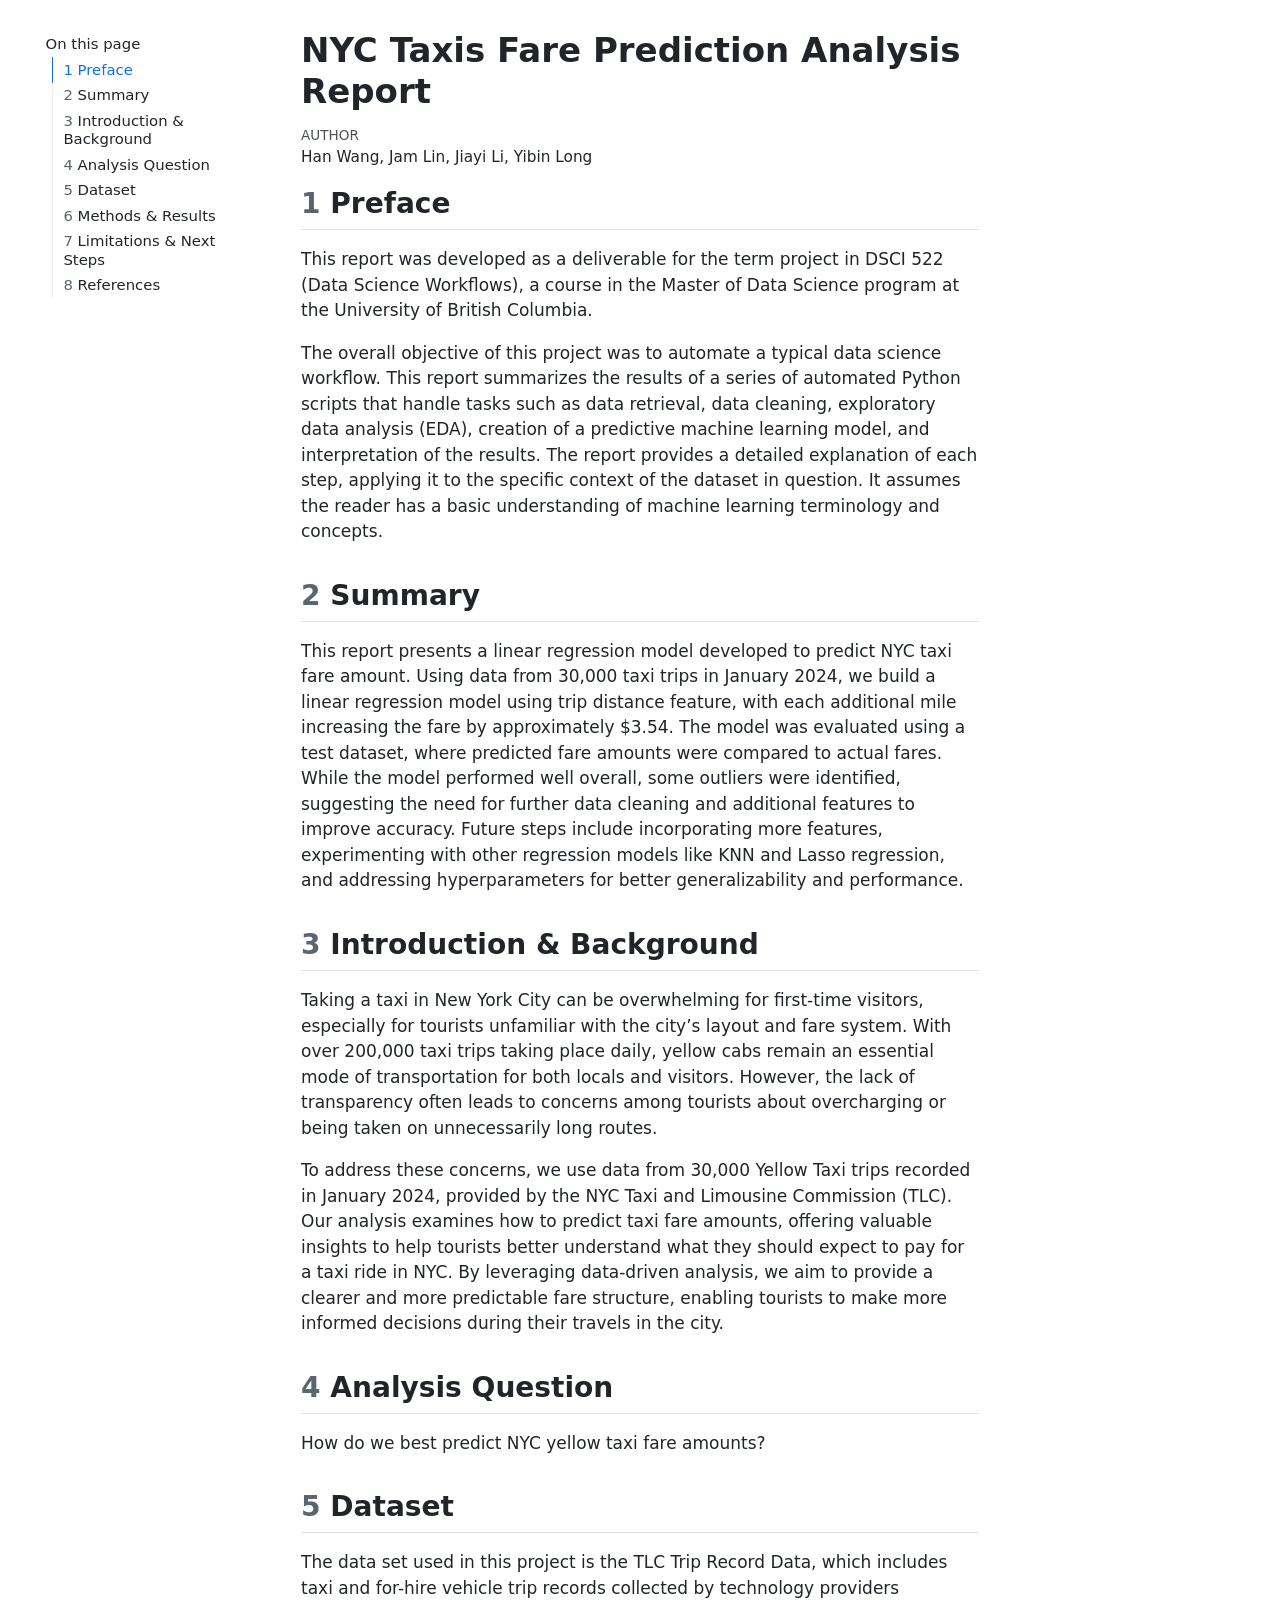
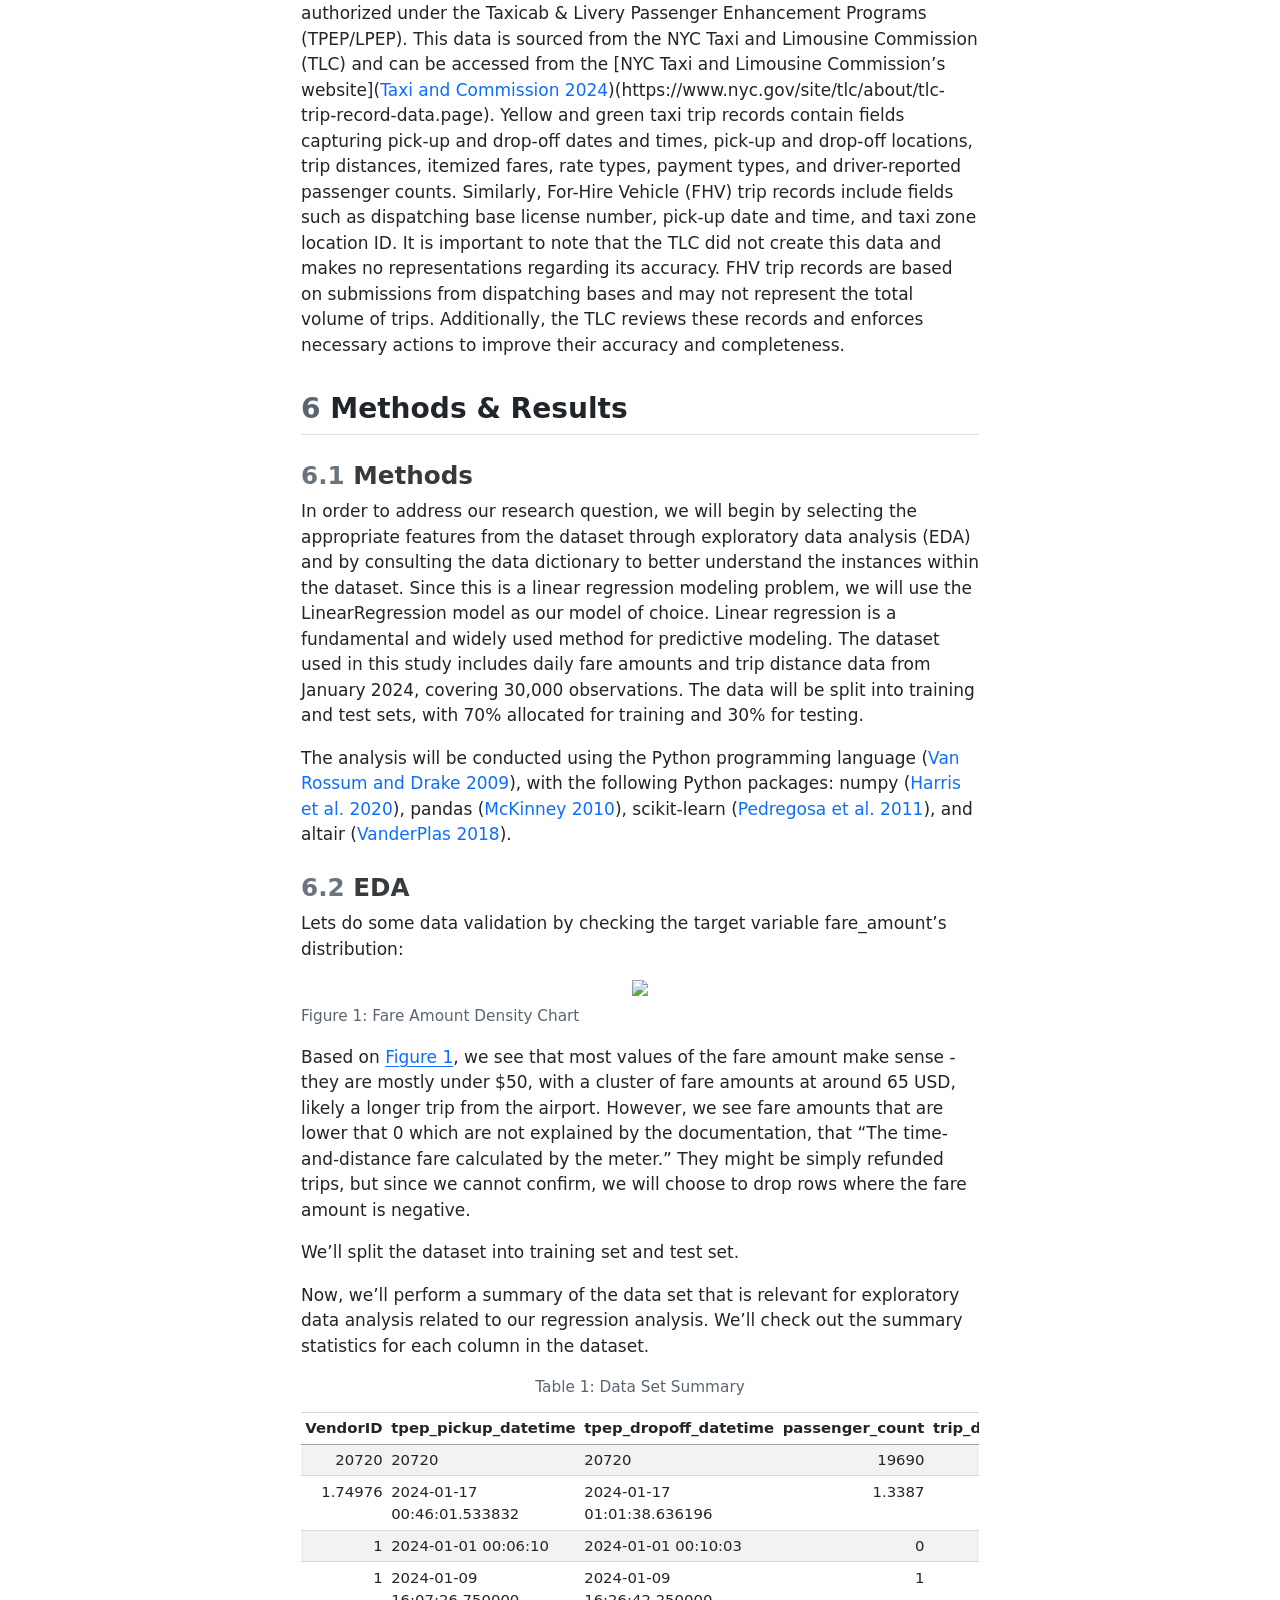
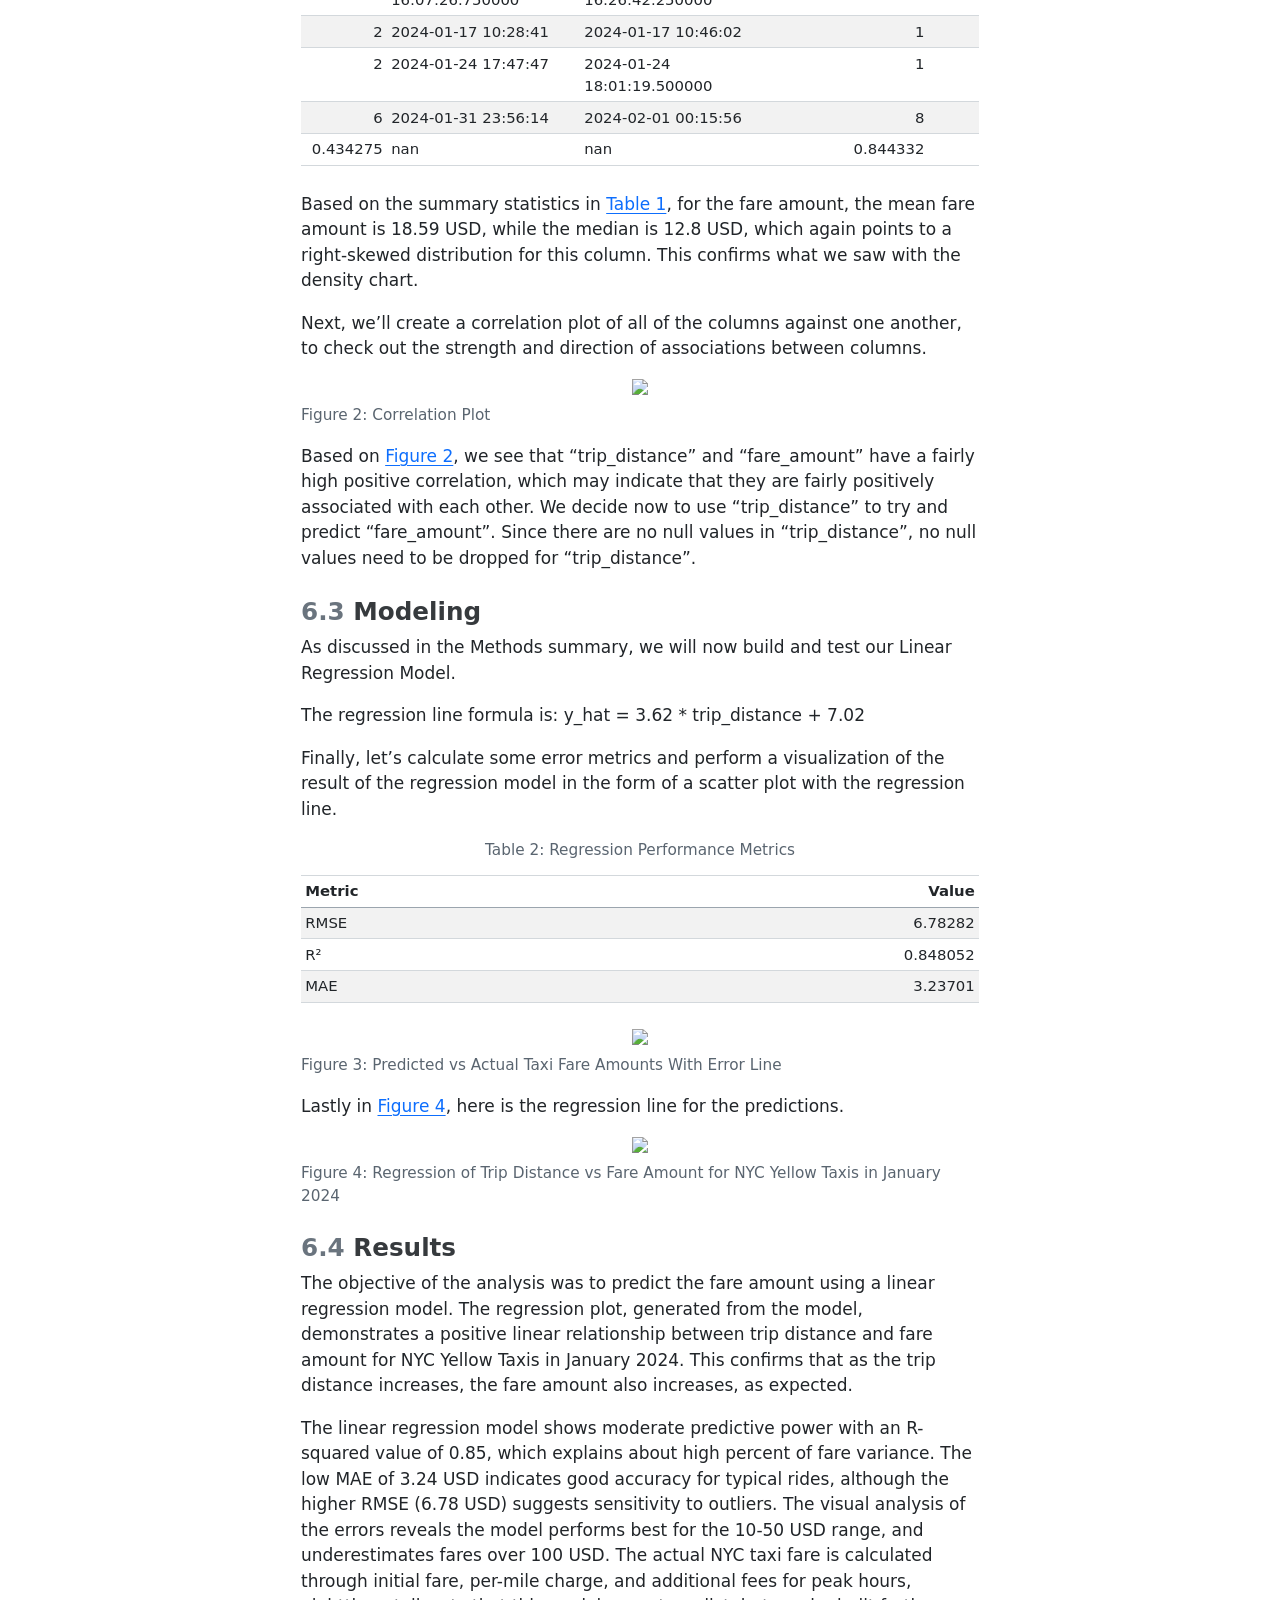
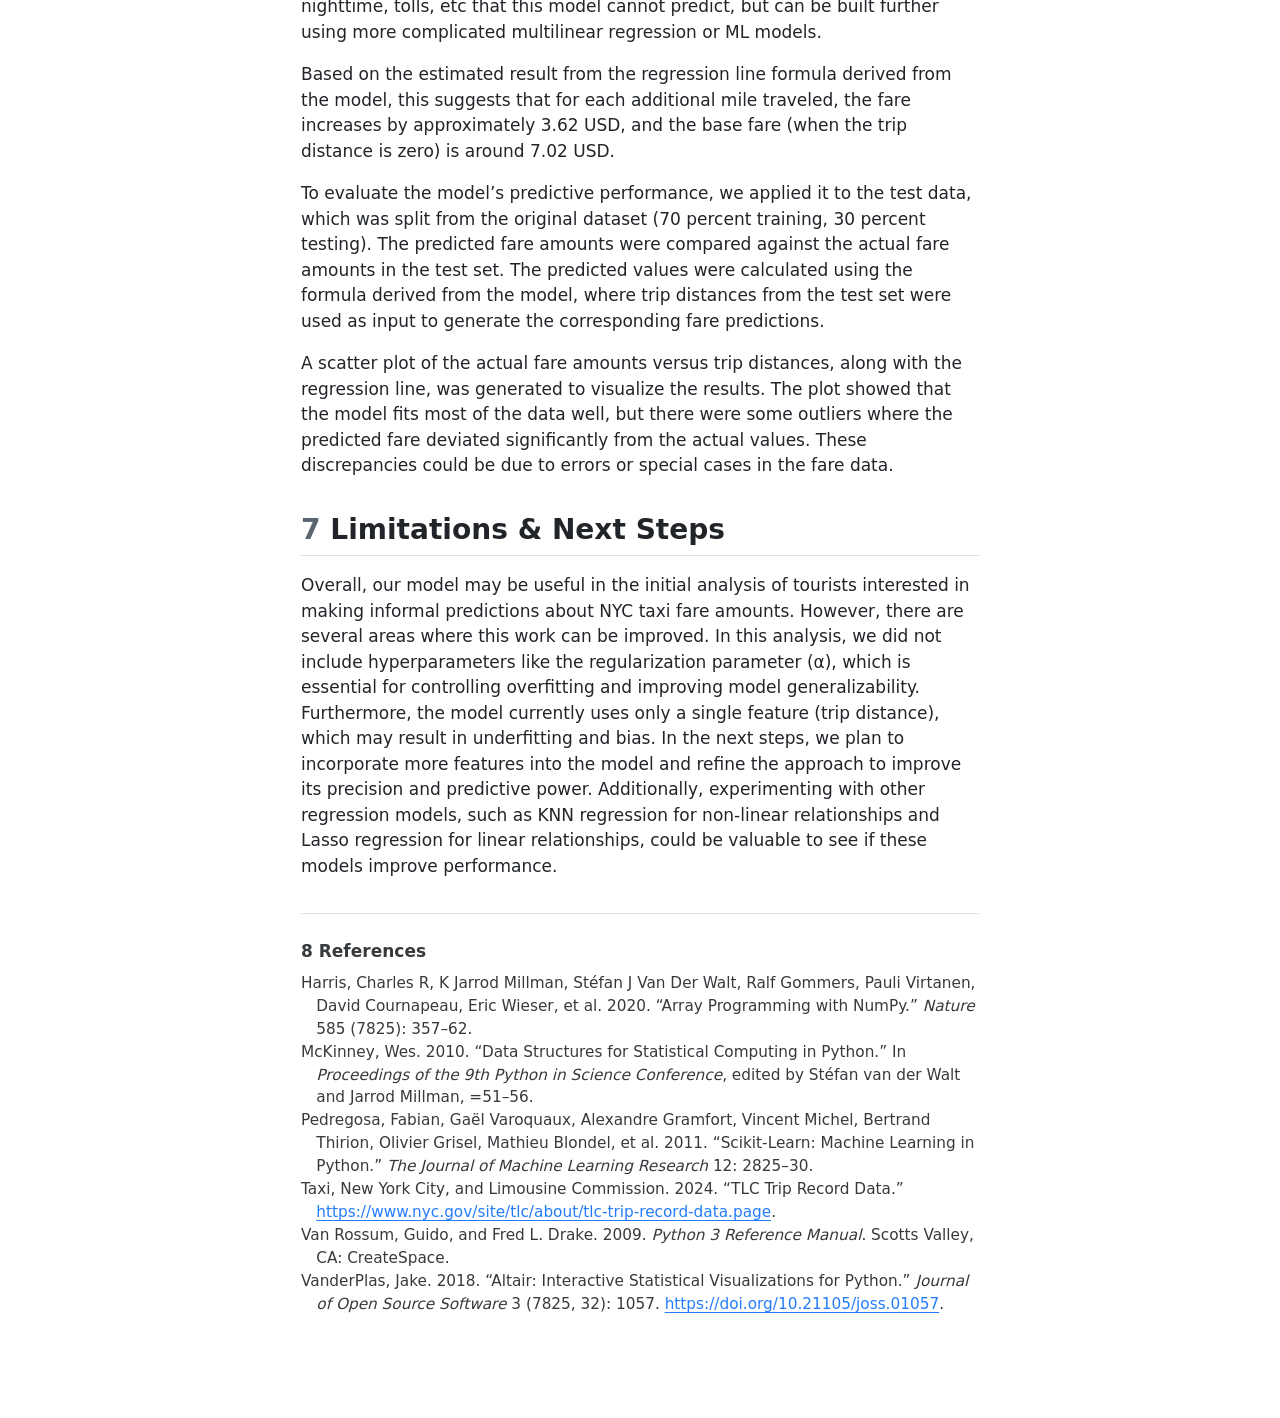
==== commit c1809840: "Built site for gh-pages" ====
--- a/index.html
+++ b/index.html
@@ -44,26 +44,61 @@
 }</style>
 
 
-<script src="yellow_taxi_analysis_files/libs/clipboard/clipboard.min.js"></script>
-<script src="yellow_taxi_analysis_files/libs/quarto-html/quarto.js"></script>
-<script src="yellow_taxi_analysis_files/libs/quarto-html/popper.min.js"></script>
-<script src="yellow_taxi_analysis_files/libs/quarto-html/tippy.umd.min.js"></script>
-<script src="yellow_taxi_analysis_files/libs/quarto-html/anchor.min.js"></script>
-<link href="yellow_taxi_analysis_files/libs/quarto-html/tippy.css" rel="stylesheet">
-<link href="yellow_taxi_analysis_files/libs/quarto-html/quarto-syntax-highlighting.css" rel="stylesheet" id="quarto-text-highlighting-styles">
-<script src="yellow_taxi_analysis_files/libs/bootstrap/bootstrap.min.js"></script>
-<link href="yellow_taxi_analysis_files/libs/bootstrap/bootstrap-icons.css" rel="stylesheet">
-<link href="yellow_taxi_analysis_files/libs/bootstrap/bootstrap.min.css" rel="stylesheet" id="quarto-bootstrap" data-mode="light">
+<script src="site_libs/quarto-nav/quarto-nav.js"></script>
+<script src="site_libs/clipboard/clipboard.min.js"></script>
+<script src="site_libs/quarto-search/autocomplete.umd.js"></script>
+<script src="site_libs/quarto-search/fuse.min.js"></script>
+<script src="site_libs/quarto-search/quarto-search.js"></script>
+<meta name="quarto:offset" content="./">
+<script src="site_libs/quarto-html/quarto.js"></script>
+<script src="site_libs/quarto-html/popper.min.js"></script>
+<script src="site_libs/quarto-html/tippy.umd.min.js"></script>
+<script src="site_libs/quarto-html/anchor.min.js"></script>
+<link href="site_libs/quarto-html/tippy.css" rel="stylesheet">
+<link href="site_libs/quarto-html/quarto-syntax-highlighting.css" rel="stylesheet" id="quarto-text-highlighting-styles">
+<script src="site_libs/bootstrap/bootstrap.min.js"></script>
+<link href="site_libs/bootstrap/bootstrap-icons.css" rel="stylesheet">
+<link href="site_libs/bootstrap/bootstrap.min.css" rel="stylesheet" id="quarto-bootstrap" data-mode="light">
+<script id="quarto-search-options" type="application/json">{
+  "location": "sidebar",
+  "copy-button": false,
+  "collapse-after": 3,
+  "panel-placement": "start",
+  "type": "textbox",
+  "limit": 50,
+  "keyboard-shortcut": [
+    "f",
+    "/",
+    "s"
+  ],
+  "show-item-context": false,
+  "language": {
+    "search-no-results-text": "No results",
+    "search-matching-documents-text": "matching documents",
+    "search-copy-link-title": "Copy link to search",
+    "search-hide-matches-text": "Hide additional matches",
+    "search-more-match-text": "more match in this document",
+    "search-more-matches-text": "more matches in this document",
+    "search-clear-button-title": "Clear",
+    "search-text-placeholder": "",
+    "search-detached-cancel-button-title": "Cancel",
+    "search-submit-button-title": "Submit",
+    "search-label": "Search"
+  }
+}</script>
 
 
 </head>
 
-<body>
-
-<div id="quarto-content" class="page-columns page-rows-contents page-layout-article toc-left">
-<div id="quarto-sidebar-toc-left" class="sidebar toc-left">
-  <nav id="TOC" role="doc-toc" class="toc-active">
-    <h2 id="toc-title">Table of contents</h2>
+<body class="floating">
+
+<div id="quarto-search-results"></div>
+<!-- content -->
+<div id="quarto-content" class="quarto-container page-columns page-rows-contents page-layout-article">
+<!-- sidebar -->
+  <nav id="quarto-sidebar" class="sidebar collapse collapse-horizontal quarto-sidebar-collapse-item sidebar-navigation floating overflow-auto">
+    <nav id="TOC" role="doc-toc" class="toc-active">
+    <h2 id="toc-title">On this page</h2>
    
   <ul>
   <li><a href="#preface" id="toc-preface" class="nav-link active" data-scroll-target="#preface"><span class="header-section-number">1</span> Preface</a></li>
@@ -82,9 +117,12 @@
   <li><a href="#references" id="toc-references" class="nav-link" data-scroll-target="#references"><span class="header-section-number">8</span> References</a></li>
   </ul>
 </nav>
-</div>
-<div id="quarto-margin-sidebar" class="sidebar margin-sidebar zindex-bottom">
-</div>
+</nav>
+<div id="quarto-sidebar-glass" class="quarto-sidebar-collapse-item" data-bs-toggle="collapse" data-bs-target=".quarto-sidebar-collapse-item"></div>
+<!-- margin-sidebar -->
+    <div id="quarto-margin-sidebar" class="sidebar margin-sidebar zindex-bottom">
+    </div>
+<!-- main -->
 <main class="content" id="quarto-document-content">
 
 <header id="title-block-header" class="quarto-title-block default">
@@ -465,7 +503,9 @@
 <h2 data-number="7" class="anchored" data-anchor-id="limitations-next-steps"><span class="header-section-number">7</span> Limitations &amp; Next Steps</h2>
 <p>Overall, our model may be useful in the initial analysis of tourists interested in making informal predictions about NYC taxi fare amounts. However, there are several areas where this work can be improved. In this analysis, we did not include hyperparameters like the regularization parameter (α), which is essential for controlling overfitting and improving model generalizability. Furthermore, the model currently uses only a single feature (trip distance), which may result in underfitting and bias. In the next steps, we plan to incorporate more features into the model and refine the approach to improve its precision and predictive power. Additionally, experimenting with other regression models, such as KNN regression for non-linear relationships and Lasso regression for linear relationships, could be valuable to see if these models improve performance.</p>
 </section>
-<section id="references" class="level2 unnumbered" data-number="8">
+<section id="references" class="level2" data-number="8">
+
+
 
 
 </section>
@@ -489,8 +529,7 @@
 <div id="ref-altair" class="csl-entry" role="listitem">
 VanderPlas, Jake. 2018. <span>“Altair: Interactive Statistical Visualizations for Python.”</span> <em>Journal of Open Source Software</em> 3 (7825, 32): 1057. <a href="https://doi.org/10.21105/joss.01057">https://doi.org/10.21105/joss.01057</a>.
 </div>
-</div></section></div></main>
-<!-- /main column -->
+</div></section></div></main> <!-- /main -->
 <script id="quarto-html-after-body" type="application/javascript">
 window.document.addEventListener("DOMContentLoaded", function (event) {
   const toggleBodyColorMode = (bsSheetEl) => {
@@ -583,7 +622,7 @@
   }
     var localhostRegex = new RegExp(/^(?:http|https):\/\/localhost\:?[0-9]*\//);
     var mailtoRegex = new RegExp(/^mailto:/);
-      var filterRegex = new RegExp('/' + window.location.host + '/');
+      var filterRegex = new RegExp("https:\/\/UBC-MDS\.github\.io\/DSCI_522_Group36_taxi_fare_predictor\/");
     var isInternal = (href) => {
         return filterRegex.test(href) || localhostRegex.test(href) || mailtoRegex.test(href);
     }
--- a/site_libs/quarto-html/tippy.css
+++ b/site_libs/quarto-html/tippy.css
@@ -0,0 +1 @@
+.tippy-box[data-animation=fade][data-state=hidden]{opacity:0}[data-tippy-root]{max-width:calc(100vw - 10px)}.tippy-box{position:relative;background-color:#333;color:#fff;border-radius:4px;font-size:14px;line-height:1.4;white-space:normal;outline:0;transition-property:transform,visibility,opacity}.tippy-box[data-placement^=top]>.tippy-arrow{bottom:0}.tippy-box[data-placement^=top]>.tippy-arrow:before{bottom:-7px;left:0;border-width:8px 8px 0;border-top-color:initial;transform-origin:center top}.tippy-box[data-placement^=bottom]>.tippy-arrow{top:0}.tippy-box[data-placement^=bottom]>.tippy-arrow:before{top:-7px;left:0;border-width:0 8px 8px;border-bottom-color:initial;transform-origin:center bottom}.tippy-box[data-placement^=left]>.tippy-arrow{right:0}.tippy-box[data-placement^=left]>.tippy-arrow:before{border-width:8px 0 8px 8px;border-left-color:initial;right:-7px;transform-origin:center left}.tippy-box[data-placement^=right]>.tippy-arrow{left:0}.tippy-box[data-placement^=right]>.tippy-arrow:before{left:-7px;border-width:8px 8px 8px 0;border-right-color:initial;transform-origin:center right}.tippy-box[data-inertia][data-state=visible]{transition-timing-function:cubic-bezier(.54,1.5,.38,1.11)}.tippy-arrow{width:16px;height:16px;color:#333}.tippy-arrow:before{content:"";position:absolute;border-color:transparent;border-style:solid}.tippy-content{position:relative;padding:5px 9px;z-index:1}
--- a/site_libs/quarto-html/quarto-syntax-highlighting.css
+++ b/site_libs/quarto-html/quarto-syntax-highlighting.css
@@ -0,0 +1,205 @@
+/* quarto syntax highlight colors */
+:root {
+  --quarto-hl-ot-color: #003B4F;
+  --quarto-hl-at-color: #657422;
+  --quarto-hl-ss-color: #20794D;
+  --quarto-hl-an-color: #5E5E5E;
+  --quarto-hl-fu-color: #4758AB;
+  --quarto-hl-st-color: #20794D;
+  --quarto-hl-cf-color: #003B4F;
+  --quarto-hl-op-color: #5E5E5E;
+  --quarto-hl-er-color: #AD0000;
+  --quarto-hl-bn-color: #AD0000;
+  --quarto-hl-al-color: #AD0000;
+  --quarto-hl-va-color: #111111;
+  --quarto-hl-bu-color: inherit;
+  --quarto-hl-ex-color: inherit;
+  --quarto-hl-pp-color: #AD0000;
+  --quarto-hl-in-color: #5E5E5E;
+  --quarto-hl-vs-color: #20794D;
+  --quarto-hl-wa-color: #5E5E5E;
+  --quarto-hl-do-color: #5E5E5E;
+  --quarto-hl-im-color: #00769E;
+  --quarto-hl-ch-color: #20794D;
+  --quarto-hl-dt-color: #AD0000;
+  --quarto-hl-fl-color: #AD0000;
+  --quarto-hl-co-color: #5E5E5E;
+  --quarto-hl-cv-color: #5E5E5E;
+  --quarto-hl-cn-color: #8f5902;
+  --quarto-hl-sc-color: #5E5E5E;
+  --quarto-hl-dv-color: #AD0000;
+  --quarto-hl-kw-color: #003B4F;
+}
+
+/* other quarto variables */
+:root {
+  --quarto-font-monospace: SFMono-Regular, Menlo, Monaco, Consolas, "Liberation Mono", "Courier New", monospace;
+}
+
+pre > code.sourceCode > span {
+  color: #003B4F;
+}
+
+code span {
+  color: #003B4F;
+}
+
+code.sourceCode > span {
+  color: #003B4F;
+}
+
+div.sourceCode,
+div.sourceCode pre.sourceCode {
+  color: #003B4F;
+}
+
+code span.ot {
+  color: #003B4F;
+  font-style: inherit;
+}
+
+code span.at {
+  color: #657422;
+  font-style: inherit;
+}
+
+code span.ss {
+  color: #20794D;
+  font-style: inherit;
+}
+
+code span.an {
+  color: #5E5E5E;
+  font-style: inherit;
+}
+
+code span.fu {
+  color: #4758AB;
+  font-style: inherit;
+}
+
+code span.st {
+  color: #20794D;
+  font-style: inherit;
+}
+
+code span.cf {
+  color: #003B4F;
+  font-weight: bold;
+  font-style: inherit;
+}
+
+code span.op {
+  color: #5E5E5E;
+  font-style: inherit;
+}
+
+code span.er {
+  color: #AD0000;
+  font-style: inherit;
+}
+
+code span.bn {
+  color: #AD0000;
+  font-style: inherit;
+}
+
+code span.al {
+  color: #AD0000;
+  font-style: inherit;
+}
+
+code span.va {
+  color: #111111;
+  font-style: inherit;
+}
+
+code span.bu {
+  font-style: inherit;
+}
+
+code span.ex {
+  font-style: inherit;
+}
+
+code span.pp {
+  color: #AD0000;
+  font-style: inherit;
+}
+
+code span.in {
+  color: #5E5E5E;
+  font-style: inherit;
+}
+
+code span.vs {
+  color: #20794D;
+  font-style: inherit;
+}
+
+code span.wa {
+  color: #5E5E5E;
+  font-style: italic;
+}
+
+code span.do {
+  color: #5E5E5E;
+  font-style: italic;
+}
+
+code span.im {
+  color: #00769E;
+  font-style: inherit;
+}
+
+code span.ch {
+  color: #20794D;
+  font-style: inherit;
+}
+
+code span.dt {
+  color: #AD0000;
+  font-style: inherit;
+}
+
+code span.fl {
+  color: #AD0000;
+  font-style: inherit;
+}
+
+code span.co {
+  color: #5E5E5E;
+  font-style: inherit;
+}
+
+code span.cv {
+  color: #5E5E5E;
+  font-style: italic;
+}
+
+code span.cn {
+  color: #8f5902;
+  font-style: inherit;
+}
+
+code span.sc {
+  color: #5E5E5E;
+  font-style: inherit;
+}
+
+code span.dv {
+  color: #AD0000;
+  font-style: inherit;
+}
+
+code span.kw {
+  color: #003B4F;
+  font-weight: bold;
+  font-style: inherit;
+}
+
+.prevent-inlining {
+  content: "</";
+}
+
+/*# sourceMappingURL=debc5d5d77c3f9108843748ff7464032.css.map */
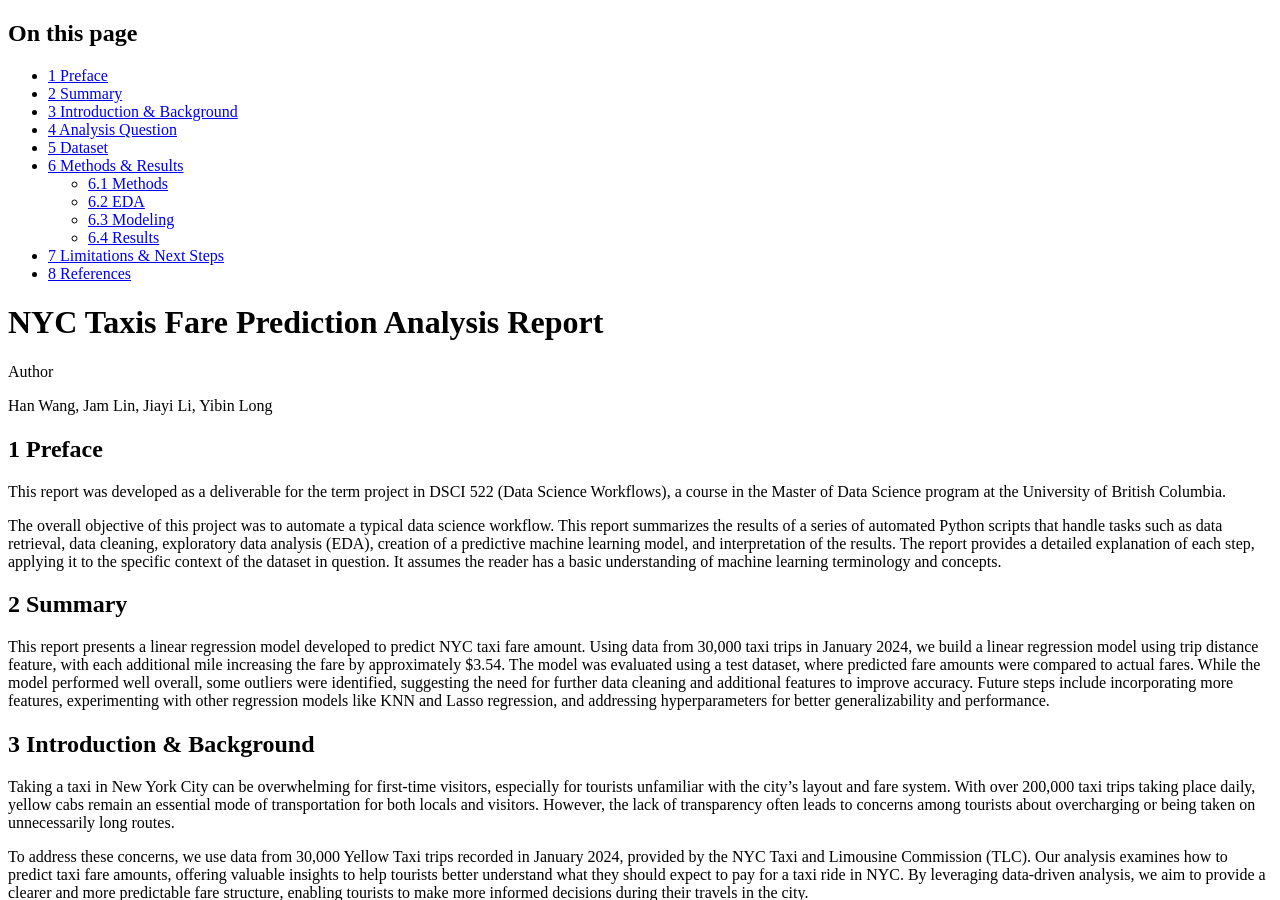
==== commit f6888e52: "Built site for gh-pages" ====
--- a/index.html
+++ b/index.html
@@ -1,958 +1,8 @@
-<!DOCTYPE html>
-<html xmlns="http://www.w3.org/1999/xhtml" lang="en" xml:lang="en"><head>
-
-<meta charset="utf-8">
-<meta name="generator" content="quarto-1.5.57">
-
-<meta name="viewport" content="width=device-width, initial-scale=1.0, user-scalable=yes">
-
-<meta name="author" content="Han Wang, Jam Lin, Jiayi Li, Yibin Long">
-
-<title>NYC Taxis Fare Prediction Analysis Report</title>
-<style>
-code{white-space: pre-wrap;}
-span.smallcaps{font-variant: small-caps;}
-div.columns{display: flex; gap: min(4vw, 1.5em);}
-div.column{flex: auto; overflow-x: auto;}
-div.hanging-indent{margin-left: 1.5em; text-indent: -1.5em;}
-ul.task-list{list-style: none;}
-ul.task-list li input[type="checkbox"] {
-  width: 0.8em;
-  margin: 0 0.8em 0.2em -1em; /* quarto-specific, see https://github.com/quarto-dev/quarto-cli/issues/4556 */ 
-  vertical-align: middle;
-}
-/* CSS for citations */
-div.csl-bib-body { }
-div.csl-entry {
-  clear: both;
-  margin-bottom: 0em;
-}
-.hanging-indent div.csl-entry {
-  margin-left:2em;
-  text-indent:-2em;
-}
-div.csl-left-margin {
-  min-width:2em;
-  float:left;
-}
-div.csl-right-inline {
-  margin-left:2em;
-  padding-left:1em;
-}
-div.csl-indent {
-  margin-left: 2em;
-}</style>
-
-
-<script src="site_libs/quarto-nav/quarto-nav.js"></script>
-<script src="site_libs/clipboard/clipboard.min.js"></script>
-<script src="site_libs/quarto-search/autocomplete.umd.js"></script>
-<script src="site_libs/quarto-search/fuse.min.js"></script>
-<script src="site_libs/quarto-search/quarto-search.js"></script>
-<meta name="quarto:offset" content="./">
-<script src="site_libs/quarto-html/quarto.js"></script>
-<script src="site_libs/quarto-html/popper.min.js"></script>
-<script src="site_libs/quarto-html/tippy.umd.min.js"></script>
-<script src="site_libs/quarto-html/anchor.min.js"></script>
-<link href="site_libs/quarto-html/tippy.css" rel="stylesheet">
-<link href="site_libs/quarto-html/quarto-syntax-highlighting.css" rel="stylesheet" id="quarto-text-highlighting-styles">
-<script src="site_libs/bootstrap/bootstrap.min.js"></script>
-<link href="site_libs/bootstrap/bootstrap-icons.css" rel="stylesheet">
-<link href="site_libs/bootstrap/bootstrap.min.css" rel="stylesheet" id="quarto-bootstrap" data-mode="light">
-<script id="quarto-search-options" type="application/json">{
-  "location": "sidebar",
-  "copy-button": false,
-  "collapse-after": 3,
-  "panel-placement": "start",
-  "type": "textbox",
-  "limit": 50,
-  "keyboard-shortcut": [
-    "f",
-    "/",
-    "s"
-  ],
-  "show-item-context": false,
-  "language": {
-    "search-no-results-text": "No results",
-    "search-matching-documents-text": "matching documents",
-    "search-copy-link-title": "Copy link to search",
-    "search-hide-matches-text": "Hide additional matches",
-    "search-more-match-text": "more match in this document",
-    "search-more-matches-text": "more matches in this document",
-    "search-clear-button-title": "Clear",
-    "search-text-placeholder": "",
-    "search-detached-cancel-button-title": "Cancel",
-    "search-submit-button-title": "Submit",
-    "search-label": "Search"
-  }
-}</script>
-
-
-</head>
-
-<body class="floating">
-
-<div id="quarto-search-results"></div>
-<!-- content -->
-<div id="quarto-content" class="quarto-container page-columns page-rows-contents page-layout-article">
-<!-- sidebar -->
-  <nav id="quarto-sidebar" class="sidebar collapse collapse-horizontal quarto-sidebar-collapse-item sidebar-navigation floating overflow-auto">
-    <nav id="TOC" role="doc-toc" class="toc-active">
-    <h2 id="toc-title">On this page</h2>
-   
-  <ul>
-  <li><a href="#preface" id="toc-preface" class="nav-link active" data-scroll-target="#preface"><span class="header-section-number">1</span> Preface</a></li>
-  <li><a href="#summary" id="toc-summary" class="nav-link" data-scroll-target="#summary"><span class="header-section-number">2</span> Summary</a></li>
-  <li><a href="#introduction-background" id="toc-introduction-background" class="nav-link" data-scroll-target="#introduction-background"><span class="header-section-number">3</span> Introduction &amp; Background</a></li>
-  <li><a href="#analysis-question" id="toc-analysis-question" class="nav-link" data-scroll-target="#analysis-question"><span class="header-section-number">4</span> Analysis Question</a></li>
-  <li><a href="#dataset" id="toc-dataset" class="nav-link" data-scroll-target="#dataset"><span class="header-section-number">5</span> Dataset</a></li>
-  <li><a href="#methods-results" id="toc-methods-results" class="nav-link" data-scroll-target="#methods-results"><span class="header-section-number">6</span> Methods &amp; Results</a>
-  <ul class="collapse">
-  <li><a href="#methods" id="toc-methods" class="nav-link" data-scroll-target="#methods"><span class="header-section-number">6.1</span> Methods</a></li>
-  <li><a href="#eda" id="toc-eda" class="nav-link" data-scroll-target="#eda"><span class="header-section-number">6.2</span> EDA</a></li>
-  <li><a href="#modeling" id="toc-modeling" class="nav-link" data-scroll-target="#modeling"><span class="header-section-number">6.3</span> Modeling</a></li>
-  <li><a href="#results" id="toc-results" class="nav-link" data-scroll-target="#results"><span class="header-section-number">6.4</span> Results</a></li>
-  </ul></li>
-  <li><a href="#limitations-next-steps" id="toc-limitations-next-steps" class="nav-link" data-scroll-target="#limitations-next-steps"><span class="header-section-number">7</span> Limitations &amp; Next Steps</a></li>
-  <li><a href="#references" id="toc-references" class="nav-link" data-scroll-target="#references"><span class="header-section-number">8</span> References</a></li>
-  </ul>
-</nav>
-</nav>
-<div id="quarto-sidebar-glass" class="quarto-sidebar-collapse-item" data-bs-toggle="collapse" data-bs-target=".quarto-sidebar-collapse-item"></div>
-<!-- margin-sidebar -->
-    <div id="quarto-margin-sidebar" class="sidebar margin-sidebar zindex-bottom">
-    </div>
-<!-- main -->
-<main class="content" id="quarto-document-content">
-
-<header id="title-block-header" class="quarto-title-block default">
-<div class="quarto-title">
-<h1 class="title">NYC Taxis Fare Prediction Analysis Report</h1>
-</div>
-
-
-
-<div class="quarto-title-meta">
-
-    <div>
-    <div class="quarto-title-meta-heading">Author</div>
-    <div class="quarto-title-meta-contents">
-             <p>Han Wang, Jam Lin, Jiayi Li, Yibin Long </p>
-          </div>
-  </div>
-    
-  
-    
-  </div>
-  
-
-
-</header>
-
-
-<section id="preface" class="level2" data-number="1">
-<h2 data-number="1" class="anchored" data-anchor-id="preface"><span class="header-section-number">1</span> Preface</h2>
-<p>This report was developed as a deliverable for the term project in DSCI 522 (Data Science Workflows), a course in the Master of Data Science program at the University of British Columbia.</p>
-<p>The overall objective of this project was to automate a typical data science workflow. This report summarizes the results of a series of automated Python scripts that handle tasks such as data retrieval, data cleaning, exploratory data analysis (EDA), creation of a predictive machine learning model, and interpretation of the results. The report provides a detailed explanation of each step, applying it to the specific context of the dataset in question. It assumes the reader has a basic understanding of machine learning terminology and concepts.</p>
-</section>
-<section id="summary" class="level2" data-number="2">
-<h2 data-number="2" class="anchored" data-anchor-id="summary"><span class="header-section-number">2</span> Summary</h2>
-<p>This report presents a linear regression model developed to predict NYC taxi fare amount. Using data from 30,000 taxi trips in January 2024, we build a linear regression model using trip distance feature, with each additional mile increasing the fare by approximately $3.54. The model was evaluated using a test dataset, where predicted fare amounts were compared to actual fares. While the model performed well overall, some outliers were identified, suggesting the need for further data cleaning and additional features to improve accuracy. Future steps include incorporating more features, experimenting with other regression models like KNN and Lasso regression, and addressing hyperparameters for better generalizability and performance.</p>
-</section>
-<section id="introduction-background" class="level2" data-number="3">
-<h2 data-number="3" class="anchored" data-anchor-id="introduction-background"><span class="header-section-number">3</span> Introduction &amp; Background</h2>
-<p>Taking a taxi in New York City can be overwhelming for first-time visitors, especially for tourists unfamiliar with the city’s layout and fare system. With over 200,000 taxi trips taking place daily, yellow cabs remain an essential mode of transportation for both locals and visitors. However, the lack of transparency often leads to concerns among tourists about overcharging or being taken on unnecessarily long routes.</p>
-<p>To address these concerns, we use data from 30,000 Yellow Taxi trips recorded in January 2024, provided by the NYC Taxi and Limousine Commission (TLC). Our analysis examines how to predict taxi fare amounts, offering valuable insights to help tourists better understand what they should expect to pay for a taxi ride in NYC. By leveraging data-driven analysis, we aim to provide a clearer and more predictable fare structure, enabling tourists to make more informed decisions during their travels in the city.</p>
-</section>
-<section id="analysis-question" class="level2" data-number="4">
-<h2 data-number="4" class="anchored" data-anchor-id="analysis-question"><span class="header-section-number">4</span> Analysis Question</h2>
-<p>How do we best predict NYC yellow taxi fare amounts?</p>
-</section>
-<section id="dataset" class="level2" data-number="5">
-<h2 data-number="5" class="anchored" data-anchor-id="dataset"><span class="header-section-number">5</span> Dataset</h2>
-<p>The data set used in this project is the TLC Trip Record Data, which includes taxi and for-hire vehicle trip records collected by technology providers authorized under the Taxicab &amp; Livery Passenger Enhancement Programs (TPEP/LPEP). This data is sourced from the NYC Taxi and Limousine Commission (TLC) and can be accessed from the [NYC Taxi and Limousine Commission’s website]<span class="citation" data-cites="nyctlc2024">(<a href="#ref-nyctlc2024" role="doc-biblioref">Taxi and Commission 2024</a>)</span>(https://www.nyc.gov/site/tlc/about/tlc-trip-record-data.page). Yellow and green taxi trip records contain fields capturing pick-up and drop-off dates and times, pick-up and drop-off locations, trip distances, itemized fares, rate types, payment types, and driver-reported passenger counts. Similarly, For-Hire Vehicle (FHV) trip records include fields such as dispatching base license number, pick-up date and time, and taxi zone location ID. It is important to note that the TLC did not create this data and makes no representations regarding its accuracy. FHV trip records are based on submissions from dispatching bases and may not represent the total volume of trips. Additionally, the TLC reviews these records and enforces necessary actions to improve their accuracy and completeness.</p>
-</section>
-<section id="methods-results" class="level2" data-number="6">
-<h2 data-number="6" class="anchored" data-anchor-id="methods-results"><span class="header-section-number">6</span> Methods &amp; Results</h2>
-<section id="methods" class="level3" data-number="6.1">
-<h3 data-number="6.1" class="anchored" data-anchor-id="methods"><span class="header-section-number">6.1</span> Methods</h3>
-<p>In order to address our research question, we will begin by selecting the appropriate features from the dataset through exploratory data analysis (EDA) and by consulting the data dictionary to better understand the instances within the dataset. Since this is a linear regression modeling problem, we will use the LinearRegression model as our model of choice. Linear regression is a fundamental and widely used method for predictive modeling. The dataset used in this study includes daily fare amounts and trip distance data from January 2024, covering 30,000 observations. The data will be split into training and test sets, with 70% allocated for training and 30% for testing.</p>
-<p>The analysis will be conducted using the Python programming language <span class="citation" data-cites="Python">(<a href="#ref-Python" role="doc-biblioref">Van Rossum and Drake 2009</a>)</span>, with the following Python packages: numpy <span class="citation" data-cites="harris2020array">(<a href="#ref-harris2020array" role="doc-biblioref">Harris et al. 2020</a>)</span>, pandas <span class="citation" data-cites="pandas">(<a href="#ref-pandas" role="doc-biblioref">McKinney 2010</a>)</span>, scikit-learn <span class="citation" data-cites="pedregosa2011scikit">(<a href="#ref-pedregosa2011scikit" role="doc-biblioref">Pedregosa et al. 2011</a>)</span>, and altair <span class="citation" data-cites="altair">(<a href="#ref-altair" role="doc-biblioref">VanderPlas 2018</a>)</span>.</p>
-</section>
-<section id="eda" class="level3" data-number="6.2">
-<h3 data-number="6.2" class="anchored" data-anchor-id="eda"><span class="header-section-number">6.2</span> EDA</h3>
-<p>Lets do some data validation by checking the target variable fare_amount’s distribution:</p>
-<div id="fig-density" class="quarto-float quarto-figure quarto-figure-center anchored">
-<figure class="quarto-float quarto-float-fig figure">
-<div aria-describedby="fig-density-caption-0ceaefa1-69ba-4598-a22c-09a6ac19f8ca">
-<img src="../charts/Fare_Amount_Density_Chart.svg" class="img-fluid figure-img">
-</div>
-<figcaption class="quarto-float-caption-bottom quarto-float-caption quarto-float-fig" id="fig-density-caption-0ceaefa1-69ba-4598-a22c-09a6ac19f8ca">
-Figure&nbsp;1: Fare Amount Density Chart
-</figcaption>
-</figure>
-</div>
-<p>Based on <a href="#fig-density" class="quarto-xref">Figure&nbsp;1</a>, we see that most values of the fare amount make sense - they are mostly under $50, with a cluster of fare amounts at around 65 USD, likely a longer trip from the airport. However, we see fare amounts that are lower that 0 which are not explained by the documentation, that “The time-and-distance fare calculated by the meter.” They might be simply refunded trips, but since we cannot confirm, we will choose to drop rows where the fare amount is negative.</p>
-<p>We’ll split the dataset into training set and test set.</p>
-<p>Now, we’ll perform a summary of the data set that is relevant for exploratory data analysis related to our regression analysis. We’ll check out the summary statistics for each column in the dataset.</p>
-<div class="cell" data-execution_count="1">
-<div id="tbl-summary" class="cell quarto-float quarto-figure quarto-figure-center anchored" data-execution_count="1">
-<figure class="quarto-float quarto-float-tbl figure">
-<figcaption class="quarto-float-caption-top quarto-float-caption quarto-float-tbl" id="tbl-summary-caption-0ceaefa1-69ba-4598-a22c-09a6ac19f8ca">
-Table&nbsp;1: Data Set Summary
-</figcaption>
-<div aria-describedby="tbl-summary-caption-0ceaefa1-69ba-4598-a22c-09a6ac19f8ca">
-<div class="cell-output cell-output-display cell-output-markdown" data-execution_count="1">
-<table class="do-not-create-environment cell caption-top table table-sm table-striped small">
-<colgroup>
-<col style="width: 4%">
-<col style="width: 8%">
-<col style="width: 8%">
-<col style="width: 5%">
-<col style="width: 5%">
-<col style="width: 4%">
-<col style="width: 4%">
-<col style="width: 4%">
-<col style="width: 4%">
-<col style="width: 4%">
-<col style="width: 4%">
-<col style="width: 4%">
-<col style="width: 4%">
-<col style="width: 4%">
-<col style="width: 7%">
-<col style="width: 4%">
-<col style="width: 7%">
-<col style="width: 4%">
-</colgroup>
-<thead>
-<tr class="header">
-<th style="text-align: right;">VendorID</th>
-<th style="text-align: left;">tpep_pickup_datetime</th>
-<th style="text-align: left;">tpep_dropoff_datetime</th>
-<th style="text-align: right;">passenger_count</th>
-<th style="text-align: right;">trip_distance</th>
-<th style="text-align: right;">RatecodeID</th>
-<th style="text-align: right;">PULocationID</th>
-<th style="text-align: right;">DOLocationID</th>
-<th style="text-align: right;">payment_type</th>
-<th style="text-align: right;">fare_amount</th>
-<th style="text-align: right;">extra</th>
-<th style="text-align: right;">mta_tax</th>
-<th style="text-align: right;">tip_amount</th>
-<th style="text-align: right;">tolls_amount</th>
-<th style="text-align: right;">improvement_surcharge</th>
-<th style="text-align: right;">total_amount</th>
-<th style="text-align: right;">congestion_surcharge</th>
-<th style="text-align: right;">Airport_fee</th>
-</tr>
-</thead>
-<tbody>
-<tr class="odd">
-<td style="text-align: right;">20720</td>
-<td style="text-align: left;">20720</td>
-<td style="text-align: left;">20720</td>
-<td style="text-align: right;">19690</td>
-<td style="text-align: right;">20720</td>
-<td style="text-align: right;">19690</td>
-<td style="text-align: right;">20720</td>
-<td style="text-align: right;">20720</td>
-<td style="text-align: right;">20720</td>
-<td style="text-align: right;">20720</td>
-<td style="text-align: right;">20720</td>
-<td style="text-align: right;">20720</td>
-<td style="text-align: right;">20720</td>
-<td style="text-align: right;">20720</td>
-<td style="text-align: right;">20720</td>
-<td style="text-align: right;">20720</td>
-<td style="text-align: right;">19690</td>
-<td style="text-align: right;">19690</td>
-</tr>
-<tr class="even">
-<td style="text-align: right;">1.74976</td>
-<td style="text-align: left;">2024-01-17 00:46:01.533832</td>
-<td style="text-align: left;">2024-01-17 01:01:38.636196</td>
-<td style="text-align: right;">1.3387</td>
-<td style="text-align: right;">3.19747</td>
-<td style="text-align: right;">2.03403</td>
-<td style="text-align: right;">166.394</td>
-<td style="text-align: right;">165.39</td>
-<td style="text-align: right;">1.13436</td>
-<td style="text-align: right;">18.5866</td>
-<td style="text-align: right;">1.48258</td>
-<td style="text-align: right;">0.49527</td>
-<td style="text-align: right;">3.37729</td>
-<td style="text-align: right;">0.525144</td>
-<td style="text-align: right;">0.999628</td>
-<td style="text-align: right;">27.3619</td>
-<td style="text-align: right;">2.31061</td>
-<td style="text-align: right;">0.143448</td>
-</tr>
-<tr class="odd">
-<td style="text-align: right;">1</td>
-<td style="text-align: left;">2024-01-01 00:06:10</td>
-<td style="text-align: left;">2024-01-01 00:10:03</td>
-<td style="text-align: right;">0</td>
-<td style="text-align: right;">0</td>
-<td style="text-align: right;">1</td>
-<td style="text-align: right;">1</td>
-<td style="text-align: right;">1</td>
-<td style="text-align: right;">0</td>
-<td style="text-align: right;">0</td>
-<td style="text-align: right;">0</td>
-<td style="text-align: right;">0</td>
-<td style="text-align: right;">0</td>
-<td style="text-align: right;">0</td>
-<td style="text-align: right;">0</td>
-<td style="text-align: right;">0</td>
-<td style="text-align: right;">0</td>
-<td style="text-align: right;">0</td>
-</tr>
-<tr class="even">
-<td style="text-align: right;">1</td>
-<td style="text-align: left;">2024-01-09 16:07:26.750000</td>
-<td style="text-align: left;">2024-01-09 16:26:42.250000</td>
-<td style="text-align: right;">1</td>
-<td style="text-align: right;">1</td>
-<td style="text-align: right;">1</td>
-<td style="text-align: right;">132</td>
-<td style="text-align: right;">114</td>
-<td style="text-align: right;">1</td>
-<td style="text-align: right;">8.6</td>
-<td style="text-align: right;">0</td>
-<td style="text-align: right;">0.5</td>
-<td style="text-align: right;">1</td>
-<td style="text-align: right;">0</td>
-<td style="text-align: right;">1</td>
-<td style="text-align: right;">15.48</td>
-<td style="text-align: right;">2.5</td>
-<td style="text-align: right;">0</td>
-</tr>
-<tr class="odd">
-<td style="text-align: right;">2</td>
-<td style="text-align: left;">2024-01-17 10:28:41</td>
-<td style="text-align: left;">2024-01-17 10:46:02</td>
-<td style="text-align: right;">1</td>
-<td style="text-align: right;">1.68</td>
-<td style="text-align: right;">1</td>
-<td style="text-align: right;">162</td>
-<td style="text-align: right;">163</td>
-<td style="text-align: right;">1</td>
-<td style="text-align: right;">12.8</td>
-<td style="text-align: right;">1</td>
-<td style="text-align: right;">0.5</td>
-<td style="text-align: right;">2.8</td>
-<td style="text-align: right;">0</td>
-<td style="text-align: right;">1</td>
-<td style="text-align: right;">20.16</td>
-<td style="text-align: right;">2.5</td>
-<td style="text-align: right;">0</td>
-</tr>
-<tr class="even">
-<td style="text-align: right;">2</td>
-<td style="text-align: left;">2024-01-24 17:47:47</td>
-<td style="text-align: left;">2024-01-24 18:01:19.500000</td>
-<td style="text-align: right;">1</td>
-<td style="text-align: right;">3.1</td>
-<td style="text-align: right;">1</td>
-<td style="text-align: right;">234</td>
-<td style="text-align: right;">236</td>
-<td style="text-align: right;">1</td>
-<td style="text-align: right;">20.5</td>
-<td style="text-align: right;">2.5</td>
-<td style="text-align: right;">0.5</td>
-<td style="text-align: right;">4.2</td>
-<td style="text-align: right;">0</td>
-<td style="text-align: right;">1</td>
-<td style="text-align: right;">28.6</td>
-<td style="text-align: right;">2.5</td>
-<td style="text-align: right;">0</td>
-</tr>
-<tr class="odd">
-<td style="text-align: right;">6</td>
-<td style="text-align: left;">2024-01-31 23:56:14</td>
-<td style="text-align: left;">2024-02-01 00:15:56</td>
-<td style="text-align: right;">8</td>
-<td style="text-align: right;">68.48</td>
-<td style="text-align: right;">99</td>
-<td style="text-align: right;">265</td>
-<td style="text-align: right;">265</td>
-<td style="text-align: right;">4</td>
-<td style="text-align: right;">600</td>
-<td style="text-align: right;">11.75</td>
-<td style="text-align: right;">4</td>
-<td style="text-align: right;">99</td>
-<td style="text-align: right;">62.75</td>
-<td style="text-align: right;">1</td>
-<td style="text-align: right;">601</td>
-<td style="text-align: right;">2.5</td>
-<td style="text-align: right;">1.75</td>
-</tr>
-<tr class="even">
-<td style="text-align: right;">0.434275</td>
-<td style="text-align: left;">nan</td>
-<td style="text-align: left;">nan</td>
-<td style="text-align: right;">0.844332</td>
-<td style="text-align: right;">4.31842</td>
-<td style="text-align: right;">9.65642</td>
-<td style="text-align: right;">63.626</td>
-<td style="text-align: right;">69.4664</td>
-<td style="text-align: right;">0.527717</td>
-<td style="text-align: right;">17.8768</td>
-<td style="text-align: right;">1.79912</td>
-<td style="text-align: right;">0.0549392</td>
-<td style="text-align: right;">3.8067</td>
-<td style="text-align: right;">2.09673</td>
-<td style="text-align: right;">0.0190096</td>
-<td style="text-align: right;">22.1385</td>
-<td style="text-align: right;">0.66147</td>
-<td style="text-align: right;">0.480072</td>
-</tr>
-</tbody>
-</table>
-</div>
-</div>
-</figure>
-</div>
-</div>
-<p>Based on the summary statistics in <a href="#tbl-summary" class="quarto-xref">Table&nbsp;1</a>, for the fare amount, the mean fare amount is 18.59 USD, while the median is 12.8 USD, which again points to a right-skewed distribution for this column. This confirms what we saw with the density chart.</p>
-<p>Next, we’ll create a correlation plot of all of the columns against one another, to check out the strength and direction of associations between columns.</p>
-<div id="fig-correlation" class="quarto-float quarto-figure quarto-figure-center anchored">
-<figure class="quarto-float quarto-float-fig figure">
-<div aria-describedby="fig-correlation-caption-0ceaefa1-69ba-4598-a22c-09a6ac19f8ca">
-<img src="../charts/Correlation_Plot_Train_Spearman.svg" class="img-fluid figure-img">
-</div>
-<figcaption class="quarto-float-caption-bottom quarto-float-caption quarto-float-fig" id="fig-correlation-caption-0ceaefa1-69ba-4598-a22c-09a6ac19f8ca">
-Figure&nbsp;2: Correlation Plot
-</figcaption>
-</figure>
-</div>
-<p>Based on <a href="#fig-correlation" class="quarto-xref">Figure&nbsp;2</a>, we see that “trip_distance” and “fare_amount” have a fairly high positive correlation, which may indicate that they are fairly positively associated with each other. We decide now to use “trip_distance” to try and predict “fare_amount”. Since there are no null values in “trip_distance”, no null values need to be dropped for “trip_distance”.</p>
-</section>
-<section id="modeling" class="level3" data-number="6.3">
-<h3 data-number="6.3" class="anchored" data-anchor-id="modeling"><span class="header-section-number">6.3</span> Modeling</h3>
-<p>As discussed in the Methods summary, we will now build and test our Linear Regression Model.</p>
-<p>The regression line formula is: y_hat = 3.62 * trip_distance + 7.02</p>
-<p>Finally, let’s calculate some error metrics and perform a visualization of the result of the regression model in the form of a scatter plot with the regression line.</p>
-<div class="cell" data-execution_count="3">
-<div id="tbl-metrics" class="cell quarto-float quarto-figure quarto-figure-center anchored" data-execution_count="3">
-<figure class="quarto-float quarto-float-tbl figure">
-<figcaption class="quarto-float-caption-top quarto-float-caption quarto-float-tbl" id="tbl-metrics-caption-0ceaefa1-69ba-4598-a22c-09a6ac19f8ca">
-Table&nbsp;2: Regression Performance Metrics
-</figcaption>
-<div aria-describedby="tbl-metrics-caption-0ceaefa1-69ba-4598-a22c-09a6ac19f8ca">
-<div class="cell-output cell-output-display cell-output-markdown" data-execution_count="3">
-<table class="do-not-create-environment cell caption-top table table-sm table-striped small">
-<thead>
-<tr class="header">
-<th style="text-align: left;">Metric</th>
-<th style="text-align: right;">Value</th>
-</tr>
-</thead>
-<tbody>
-<tr class="odd">
-<td style="text-align: left;">RMSE</td>
-<td style="text-align: right;">6.78282</td>
-</tr>
-<tr class="even">
-<td style="text-align: left;">R²</td>
-<td style="text-align: right;">0.848052</td>
-</tr>
-<tr class="odd">
-<td style="text-align: left;">MAE</td>
-<td style="text-align: right;">3.23701</td>
-</tr>
-</tbody>
-</table>
-</div>
-</div>
-</figure>
-</div>
-</div>
-<div id="fig-error" class="quarto-float quarto-figure quarto-figure-center anchored">
-<figure class="quarto-float quarto-float-fig figure">
-<div aria-describedby="fig-error-caption-0ceaefa1-69ba-4598-a22c-09a6ac19f8ca">
-<img src="../charts/Pred_Vs_Actual.svg" class="img-fluid figure-img">
-</div>
-<figcaption class="quarto-float-caption-bottom quarto-float-caption quarto-float-fig" id="fig-error-caption-0ceaefa1-69ba-4598-a22c-09a6ac19f8ca">
-Figure&nbsp;3: Predicted vs Actual Taxi Fare Amounts With Error Line
-</figcaption>
-</figure>
-</div>
-<p>Lastly in <a href="#fig-predictions" class="quarto-xref">Figure&nbsp;4</a>, here is the regression line for the predictions.</p>
-<div id="fig-predictions" class="quarto-float quarto-figure quarto-figure-center anchored">
-<figure class="quarto-float quarto-float-fig figure">
-<div aria-describedby="fig-predictions-caption-0ceaefa1-69ba-4598-a22c-09a6ac19f8ca">
-<img src="../charts/Final_Linear_Regression.svg" class="img-fluid figure-img">
-</div>
-<figcaption class="quarto-float-caption-bottom quarto-float-caption quarto-float-fig" id="fig-predictions-caption-0ceaefa1-69ba-4598-a22c-09a6ac19f8ca">
-Figure&nbsp;4: Regression of Trip Distance vs Fare Amount for NYC Yellow Taxis in January 2024
-</figcaption>
-</figure>
-</div>
-</section>
-<section id="results" class="level3" data-number="6.4">
-<h3 data-number="6.4" class="anchored" data-anchor-id="results"><span class="header-section-number">6.4</span> Results</h3>
-<p>The objective of the analysis was to predict the fare amount using a linear regression model. The regression plot, generated from the model, demonstrates a positive linear relationship between trip distance and fare amount for NYC Yellow Taxis in January 2024. This confirms that as the trip distance increases, the fare amount also increases, as expected.</p>
-<p>The linear regression model shows moderate predictive power with an R-squared value of 0.85, which explains about high percent of fare variance. The low MAE of 3.24 USD indicates good accuracy for typical rides, although the higher RMSE (6.78 USD) suggests sensitivity to outliers. The visual analysis of the errors reveals the model performs best for the 10-50 USD range, and underestimates fares over 100 USD. The actual NYC taxi fare is calculated through initial fare, per-mile charge, and additional fees for peak hours, nighttime, tolls, etc that this model cannot predict, but can be built further using more complicated multilinear regression or ML models.</p>
-<p>Based on the estimated result from the regression line formula derived from the model, this suggests that for each additional mile traveled, the fare increases by approximately 3.62 USD, and the base fare (when the trip distance is zero) is around 7.02 USD.</p>
-<p>To evaluate the model’s predictive performance, we applied it to the test data, which was split from the original dataset (70 percent training, 30 percent testing). The predicted fare amounts were compared against the actual fare amounts in the test set. The predicted values were calculated using the formula derived from the model, where trip distances from the test set were used as input to generate the corresponding fare predictions.</p>
-<p>A scatter plot of the actual fare amounts versus trip distances, along with the regression line, was generated to visualize the results. The plot showed that the model fits most of the data well, but there were some outliers where the predicted fare deviated significantly from the actual values. These discrepancies could be due to errors or special cases in the fare data.</p>
-</section>
-</section>
-<section id="limitations-next-steps" class="level2" data-number="7">
-<h2 data-number="7" class="anchored" data-anchor-id="limitations-next-steps"><span class="header-section-number">7</span> Limitations &amp; Next Steps</h2>
-<p>Overall, our model may be useful in the initial analysis of tourists interested in making informal predictions about NYC taxi fare amounts. However, there are several areas where this work can be improved. In this analysis, we did not include hyperparameters like the regularization parameter (α), which is essential for controlling overfitting and improving model generalizability. Furthermore, the model currently uses only a single feature (trip distance), which may result in underfitting and bias. In the next steps, we plan to incorporate more features into the model and refine the approach to improve its precision and predictive power. Additionally, experimenting with other regression models, such as KNN regression for non-linear relationships and Lasso regression for linear relationships, could be valuable to see if these models improve performance.</p>
-</section>
-<section id="references" class="level2" data-number="8">
-
-
-
-
-</section>
-
-<div id="quarto-appendix" class="default"><section class="quarto-appendix-contents" role="doc-bibliography" id="quarto-bibliography"><h2 class="anchored quarto-appendix-heading">8 References</h2><div id="refs" class="references csl-bib-body hanging-indent" data-entry-spacing="0" role="list">
-<div id="ref-harris2020array" class="csl-entry" role="listitem">
-Harris, Charles R, K Jarrod Millman, Stéfan J Van Der Walt, Ralf Gommers, Pauli Virtanen, David Cournapeau, Eric Wieser, et al. 2020. <span>“Array Programming with NumPy.”</span> <em>Nature</em> 585 (7825): 357–62.
-</div>
-<div id="ref-pandas" class="csl-entry" role="listitem">
-McKinney, Wes. 2010. <span>“Data Structures for Statistical Computing in Python.”</span> In <em>Proceedings of the 9th Python in Science Conference</em>, edited by Stéfan van der Walt and Jarrod Millman, =51–56.
-</div>
-<div id="ref-pedregosa2011scikit" class="csl-entry" role="listitem">
-Pedregosa, Fabian, Gaël Varoquaux, Alexandre Gramfort, Vincent Michel, Bertrand Thirion, Olivier Grisel, Mathieu Blondel, et al. 2011. <span>“Scikit-Learn: Machine Learning in Python.”</span> <em>The Journal of Machine Learning Research</em> 12: 2825–30.
-</div>
-<div id="ref-nyctlc2024" class="csl-entry" role="listitem">
-Taxi, New York City, and Limousine Commission. 2024. <span>“TLC Trip Record Data.”</span> <a href="https://www.nyc.gov/site/tlc/about/tlc-trip-record-data.page" class="uri">https://www.nyc.gov/site/tlc/about/tlc-trip-record-data.page</a>.
-</div>
-<div id="ref-Python" class="csl-entry" role="listitem">
-Van Rossum, Guido, and Fred L. Drake. 2009. <em>Python 3 Reference Manual</em>. Scotts Valley, CA: CreateSpace.
-</div>
-<div id="ref-altair" class="csl-entry" role="listitem">
-VanderPlas, Jake. 2018. <span>“Altair: Interactive Statistical Visualizations for Python.”</span> <em>Journal of Open Source Software</em> 3 (7825, 32): 1057. <a href="https://doi.org/10.21105/joss.01057">https://doi.org/10.21105/joss.01057</a>.
-</div>
-</div></section></div></main> <!-- /main -->
-<script id="quarto-html-after-body" type="application/javascript">
-window.document.addEventListener("DOMContentLoaded", function (event) {
-  const toggleBodyColorMode = (bsSheetEl) => {
-    const mode = bsSheetEl.getAttribute("data-mode");
-    const bodyEl = window.document.querySelector("body");
-    if (mode === "dark") {
-      bodyEl.classList.add("quarto-dark");
-      bodyEl.classList.remove("quarto-light");
-    } else {
-      bodyEl.classList.add("quarto-light");
-      bodyEl.classList.remove("quarto-dark");
-    }
-  }
-  const toggleBodyColorPrimary = () => {
-    const bsSheetEl = window.document.querySelector("link#quarto-bootstrap");
-    if (bsSheetEl) {
-      toggleBodyColorMode(bsSheetEl);
-    }
-  }
-  toggleBodyColorPrimary();  
-  const icon = "";
-  const anchorJS = new window.AnchorJS();
-  anchorJS.options = {
-    placement: 'right',
-    icon: icon
-  };
-  anchorJS.add('.anchored');
-  const isCodeAnnotation = (el) => {
-    for (const clz of el.classList) {
-      if (clz.startsWith('code-annotation-')) {                     
-        return true;
-      }
-    }
-    return false;
-  }
-  const onCopySuccess = function(e) {
-    // button target
-    const button = e.trigger;
-    // don't keep focus
-    button.blur();
-    // flash "checked"
-    button.classList.add('code-copy-button-checked');
-    var currentTitle = button.getAttribute("title");
-    button.setAttribute("title", "Copied!");
-    let tooltip;
-    if (window.bootstrap) {
-      button.setAttribute("data-bs-toggle", "tooltip");
-      button.setAttribute("data-bs-placement", "left");
-      button.setAttribute("data-bs-title", "Copied!");
-      tooltip = new bootstrap.Tooltip(button, 
-        { trigger: "manual", 
-          customClass: "code-copy-button-tooltip",
-          offset: [0, -8]});
-      tooltip.show();    
-    }
-    setTimeout(function() {
-      if (tooltip) {
-        tooltip.hide();
-        button.removeAttribute("data-bs-title");
-        button.removeAttribute("data-bs-toggle");
-        button.removeAttribute("data-bs-placement");
-      }
-      button.setAttribute("title", currentTitle);
-      button.classList.remove('code-copy-button-checked');
-    }, 1000);
-    // clear code selection
-    e.clearSelection();
-  }
-  const getTextToCopy = function(trigger) {
-      const codeEl = trigger.previousElementSibling.cloneNode(true);
-      for (const childEl of codeEl.children) {
-        if (isCodeAnnotation(childEl)) {
-          childEl.remove();
-        }
-      }
-      return codeEl.innerText;
-  }
-  const clipboard = new window.ClipboardJS('.code-copy-button:not([data-in-quarto-modal])', {
-    text: getTextToCopy
-  });
-  clipboard.on('success', onCopySuccess);
-  if (window.document.getElementById('quarto-embedded-source-code-modal')) {
-    // For code content inside modals, clipBoardJS needs to be initialized with a container option
-    // TODO: Check when it could be a function (https://github.com/zenorocha/clipboard.js/issues/860)
-    const clipboardModal = new window.ClipboardJS('.code-copy-button[data-in-quarto-modal]', {
-      text: getTextToCopy,
-      container: window.document.getElementById('quarto-embedded-source-code-modal')
-    });
-    clipboardModal.on('success', onCopySuccess);
-  }
-    var localhostRegex = new RegExp(/^(?:http|https):\/\/localhost\:?[0-9]*\//);
-    var mailtoRegex = new RegExp(/^mailto:/);
-      var filterRegex = new RegExp("https:\/\/UBC-MDS\.github\.io\/DSCI_522_Group36_taxi_fare_predictor\/");
-    var isInternal = (href) => {
-        return filterRegex.test(href) || localhostRegex.test(href) || mailtoRegex.test(href);
-    }
-    // Inspect non-navigation links and adorn them if external
- 	var links = window.document.querySelectorAll('a[href]:not(.nav-link):not(.navbar-brand):not(.toc-action):not(.sidebar-link):not(.sidebar-item-toggle):not(.pagination-link):not(.no-external):not([aria-hidden]):not(.dropdown-item):not(.quarto-navigation-tool):not(.about-link)');
-    for (var i=0; i<links.length; i++) {
-      const link = links[i];
-      if (!isInternal(link.href)) {
-        // undo the damage that might have been done by quarto-nav.js in the case of
-        // links that we want to consider external
-        if (link.dataset.originalHref !== undefined) {
-          link.href = link.dataset.originalHref;
-        }
-      }
-    }
-  function tippyHover(el, contentFn, onTriggerFn, onUntriggerFn) {
-    const config = {
-      allowHTML: true,
-      maxWidth: 500,
-      delay: 100,
-      arrow: false,
-      appendTo: function(el) {
-          return el.parentElement;
-      },
-      interactive: true,
-      interactiveBorder: 10,
-      theme: 'quarto',
-      placement: 'bottom-start',
-    };
-    if (contentFn) {
-      config.content = contentFn;
-    }
-    if (onTriggerFn) {
-      config.onTrigger = onTriggerFn;
-    }
-    if (onUntriggerFn) {
-      config.onUntrigger = onUntriggerFn;
-    }
-    window.tippy(el, config); 
-  }
-  const noterefs = window.document.querySelectorAll('a[role="doc-noteref"]');
-  for (var i=0; i<noterefs.length; i++) {
-    const ref = noterefs[i];
-    tippyHover(ref, function() {
-      // use id or data attribute instead here
-      let href = ref.getAttribute('data-footnote-href') || ref.getAttribute('href');
-      try { href = new URL(href).hash; } catch {}
-      const id = href.replace(/^#\/?/, "");
-      const note = window.document.getElementById(id);
-      if (note) {
-        return note.innerHTML;
-      } else {
-        return "";
-      }
-    });
-  }
-  const xrefs = window.document.querySelectorAll('a.quarto-xref');
-  const processXRef = (id, note) => {
-    // Strip column container classes
-    const stripColumnClz = (el) => {
-      el.classList.remove("page-full", "page-columns");
-      if (el.children) {
-        for (const child of el.children) {
-          stripColumnClz(child);
-        }
-      }
-    }
-    stripColumnClz(note)
-    if (id === null || id.startsWith('sec-')) {
-      // Special case sections, only their first couple elements
-      const container = document.createElement("div");
-      if (note.children && note.children.length > 2) {
-        container.appendChild(note.children[0].cloneNode(true));
-        for (let i = 1; i < note.children.length; i++) {
-          const child = note.children[i];
-          if (child.tagName === "P" && child.innerText === "") {
-            continue;
-          } else {
-            container.appendChild(child.cloneNode(true));
-            break;
-          }
-        }
-        if (window.Quarto?.typesetMath) {
-          window.Quarto.typesetMath(container);
-        }
-        return container.innerHTML
-      } else {
-        if (window.Quarto?.typesetMath) {
-          window.Quarto.typesetMath(note);
-        }
-        return note.innerHTML;
-      }
-    } else {
-      // Remove any anchor links if they are present
-      const anchorLink = note.querySelector('a.anchorjs-link');
-      if (anchorLink) {
-        anchorLink.remove();
-      }
-      if (window.Quarto?.typesetMath) {
-        window.Quarto.typesetMath(note);
-      }
-      // TODO in 1.5, we should make sure this works without a callout special case
-      if (note.classList.contains("callout")) {
-        return note.outerHTML;
-      } else {
-        return note.innerHTML;
-      }
-    }
-  }
-  for (var i=0; i<xrefs.length; i++) {
-    const xref = xrefs[i];
-    tippyHover(xref, undefined, function(instance) {
-      instance.disable();
-      let url = xref.getAttribute('href');
-      let hash = undefined; 
-      if (url.startsWith('#')) {
-        hash = url;
-      } else {
-        try { hash = new URL(url).hash; } catch {}
-      }
-      if (hash) {
-        const id = hash.replace(/^#\/?/, "");
-        const note = window.document.getElementById(id);
-        if (note !== null) {
-          try {
-            const html = processXRef(id, note.cloneNode(true));
-            instance.setContent(html);
-          } finally {
-            instance.enable();
-            instance.show();
-          }
-        } else {
-          // See if we can fetch this
-          fetch(url.split('#')[0])
-          .then(res => res.text())
-          .then(html => {
-            const parser = new DOMParser();
-            const htmlDoc = parser.parseFromString(html, "text/html");
-            const note = htmlDoc.getElementById(id);
-            if (note !== null) {
-              const html = processXRef(id, note);
-              instance.setContent(html);
-            } 
-          }).finally(() => {
-            instance.enable();
-            instance.show();
-          });
-        }
-      } else {
-        // See if we can fetch a full url (with no hash to target)
-        // This is a special case and we should probably do some content thinning / targeting
-        fetch(url)
-        .then(res => res.text())
-        .then(html => {
-          const parser = new DOMParser();
-          const htmlDoc = parser.parseFromString(html, "text/html");
-          const note = htmlDoc.querySelector('main.content');
-          if (note !== null) {
-            // This should only happen for chapter cross references
-            // (since there is no id in the URL)
-            // remove the first header
-            if (note.children.length > 0 && note.children[0].tagName === "HEADER") {
-              note.children[0].remove();
-            }
-            const html = processXRef(null, note);
-            instance.setContent(html);
-          } 
-        }).finally(() => {
-          instance.enable();
-          instance.show();
-        });
-      }
-    }, function(instance) {
-    });
-  }
-      let selectedAnnoteEl;
-      const selectorForAnnotation = ( cell, annotation) => {
-        let cellAttr = 'data-code-cell="' + cell + '"';
-        let lineAttr = 'data-code-annotation="' +  annotation + '"';
-        const selector = 'span[' + cellAttr + '][' + lineAttr + ']';
-        return selector;
-      }
-      const selectCodeLines = (annoteEl) => {
-        const doc = window.document;
-        const targetCell = annoteEl.getAttribute("data-target-cell");
-        const targetAnnotation = annoteEl.getAttribute("data-target-annotation");
-        const annoteSpan = window.document.querySelector(selectorForAnnotation(targetCell, targetAnnotation));
-        const lines = annoteSpan.getAttribute("data-code-lines").split(",");
-        const lineIds = lines.map((line) => {
-          return targetCell + "-" + line;
-        })
-        let top = null;
-        let height = null;
-        let parent = null;
-        if (lineIds.length > 0) {
-            //compute the position of the single el (top and bottom and make a div)
-            const el = window.document.getElementById(lineIds[0]);
-            top = el.offsetTop;
-            height = el.offsetHeight;
-            parent = el.parentElement.parentElement;
-          if (lineIds.length > 1) {
-            const lastEl = window.document.getElementById(lineIds[lineIds.length - 1]);
-            const bottom = lastEl.offsetTop + lastEl.offsetHeight;
-            height = bottom - top;
-          }
-          if (top !== null && height !== null && parent !== null) {
-            // cook up a div (if necessary) and position it 
-            let div = window.document.getElementById("code-annotation-line-highlight");
-            if (div === null) {
-              div = window.document.createElement("div");
-              div.setAttribute("id", "code-annotation-line-highlight");
-              div.style.position = 'absolute';
-              parent.appendChild(div);
-            }
-            div.style.top = top - 2 + "px";
-            div.style.height = height + 4 + "px";
-            div.style.left = 0;
-            let gutterDiv = window.document.getElementById("code-annotation-line-highlight-gutter");
-            if (gutterDiv === null) {
-              gutterDiv = window.document.createElement("div");
-              gutterDiv.setAttribute("id", "code-annotation-line-highlight-gutter");
-              gutterDiv.style.position = 'absolute';
-              const codeCell = window.document.getElementById(targetCell);
-              const gutter = codeCell.querySelector('.code-annotation-gutter');
-              gutter.appendChild(gutterDiv);
-            }
-            gutterDiv.style.top = top - 2 + "px";
-            gutterDiv.style.height = height + 4 + "px";
-          }
-          selectedAnnoteEl = annoteEl;
-        }
-      };
-      const unselectCodeLines = () => {
-        const elementsIds = ["code-annotation-line-highlight", "code-annotation-line-highlight-gutter"];
-        elementsIds.forEach((elId) => {
-          const div = window.document.getElementById(elId);
-          if (div) {
-            div.remove();
-          }
-        });
-        selectedAnnoteEl = undefined;
-      };
-        // Handle positioning of the toggle
-    window.addEventListener(
-      "resize",
-      throttle(() => {
-        elRect = undefined;
-        if (selectedAnnoteEl) {
-          selectCodeLines(selectedAnnoteEl);
-        }
-      }, 10)
-    );
-    function throttle(fn, ms) {
-    let throttle = false;
-    let timer;
-      return (...args) => {
-        if(!throttle) { // first call gets through
-            fn.apply(this, args);
-            throttle = true;
-        } else { // all the others get throttled
-            if(timer) clearTimeout(timer); // cancel #2
-            timer = setTimeout(() => {
-              fn.apply(this, args);
-              timer = throttle = false;
-            }, ms);
-        }
-      };
-    }
-      // Attach click handler to the DT
-      const annoteDls = window.document.querySelectorAll('dt[data-target-cell]');
-      for (const annoteDlNode of annoteDls) {
-        annoteDlNode.addEventListener('click', (event) => {
-          const clickedEl = event.target;
-          if (clickedEl !== selectedAnnoteEl) {
-            unselectCodeLines();
-            const activeEl = window.document.querySelector('dt[data-target-cell].code-annotation-active');
-            if (activeEl) {
-              activeEl.classList.remove('code-annotation-active');
-            }
-            selectCodeLines(clickedEl);
-            clickedEl.classList.add('code-annotation-active');
-          } else {
-            // Unselect the line
-            unselectCodeLines();
-            clickedEl.classList.remove('code-annotation-active');
-          }
-        });
-      }
-  const findCites = (el) => {
-    const parentEl = el.parentElement;
-    if (parentEl) {
-      const cites = parentEl.dataset.cites;
-      if (cites) {
-        return {
-          el,
-          cites: cites.split(' ')
-        };
-      } else {
-        return findCites(el.parentElement)
-      }
-    } else {
-      return undefined;
-    }
-  };
-  var bibliorefs = window.document.querySelectorAll('a[role="doc-biblioref"]');
-  for (var i=0; i<bibliorefs.length; i++) {
-    const ref = bibliorefs[i];
-    const citeInfo = findCites(ref);
-    if (citeInfo) {
-      tippyHover(citeInfo.el, function() {
-        var popup = window.document.createElement('div');
-        citeInfo.cites.forEach(function(cite) {
-          var citeDiv = window.document.createElement('div');
-          citeDiv.classList.add('hanging-indent');
-          citeDiv.classList.add('csl-entry');
-          var biblioDiv = window.document.getElementById('ref-' + cite);
-          if (biblioDiv) {
-            citeDiv.innerHTML = biblioDiv.innerHTML;
-          }
-          popup.appendChild(citeDiv);
-        });
-        return popup.innerHTML;
-      });
-    }
-  }
-});
-</script>
-</div> <!-- /content -->
-
-
-
-
-</body></html>+<html xmlns="http://www.w3.org/1999/xhtml">    
+  <head>      
+    <title>Redirect to yellow_taxi_analysis.html</title>      
+    <meta http-equiv="refresh" content="0;URL='yellow_taxi_analysis.html'" />    
+  </head>    
+  <body> 
+  </body>  
+</html>     
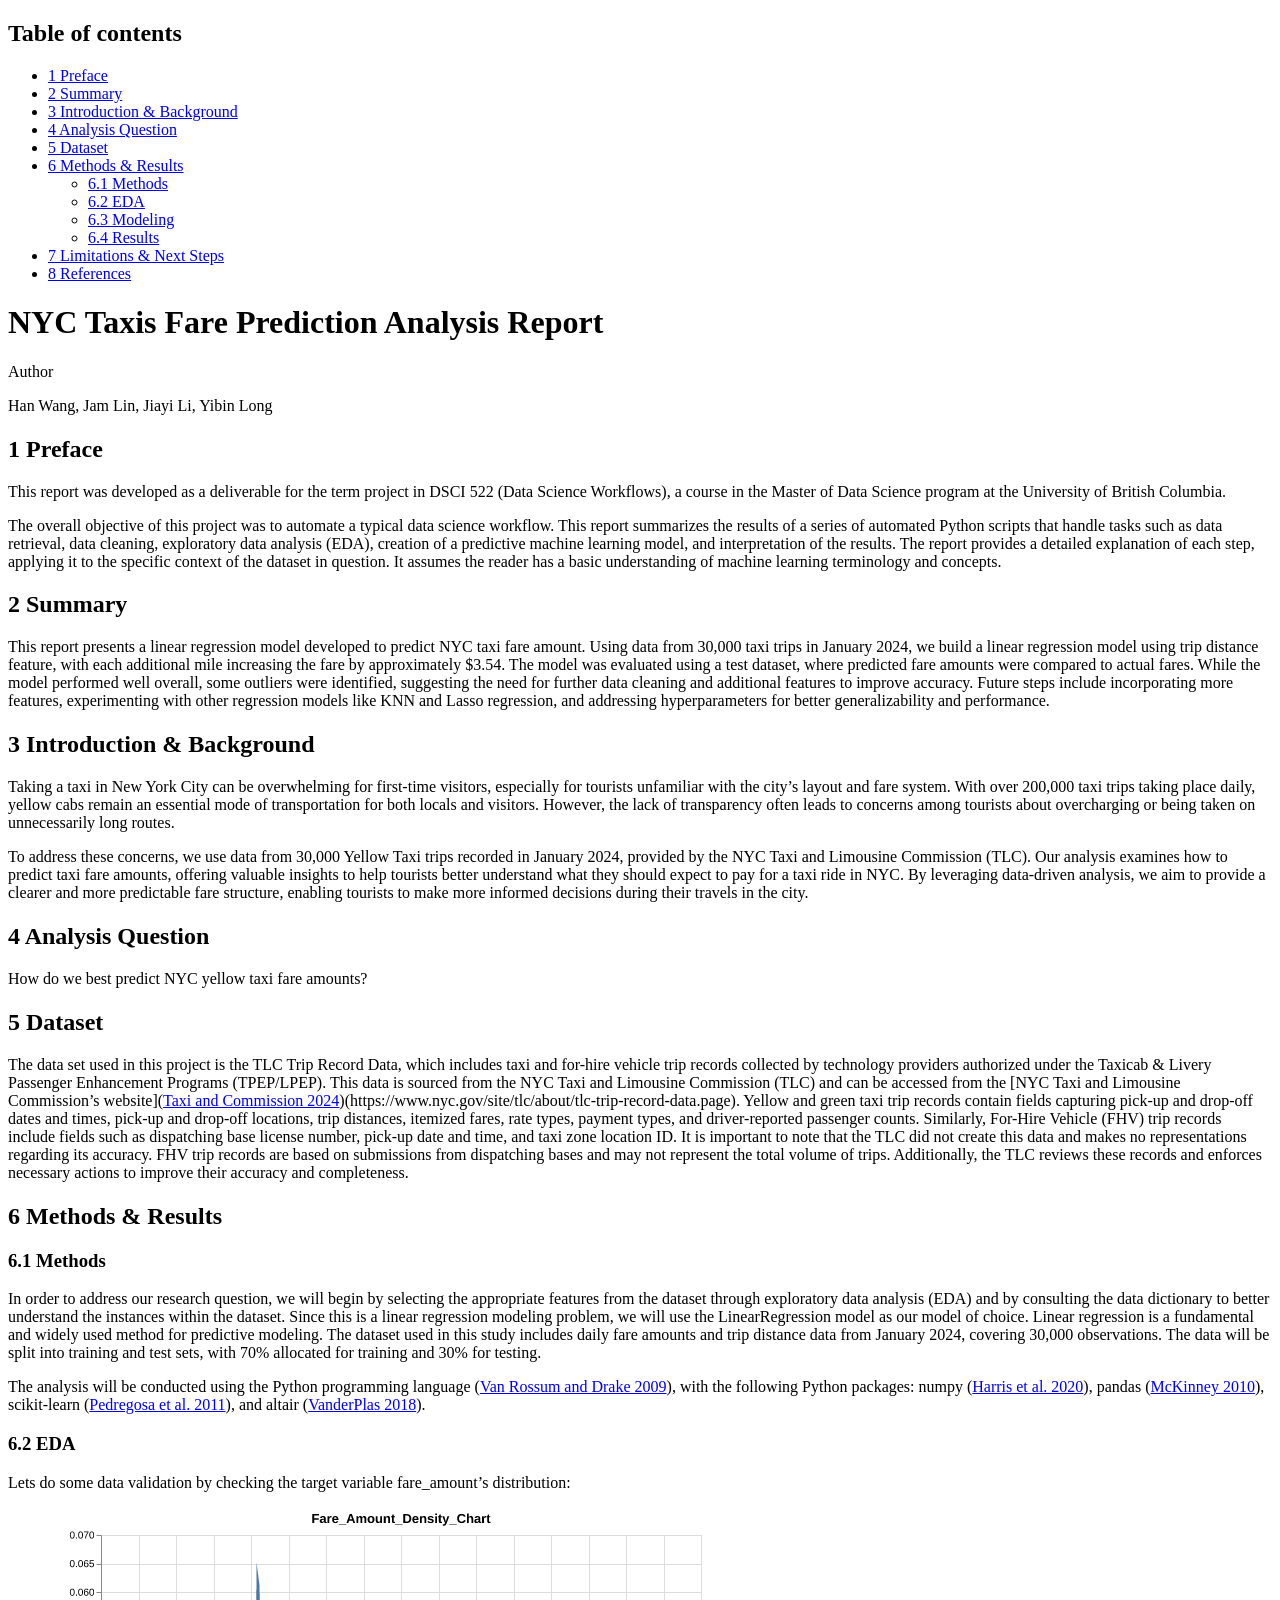
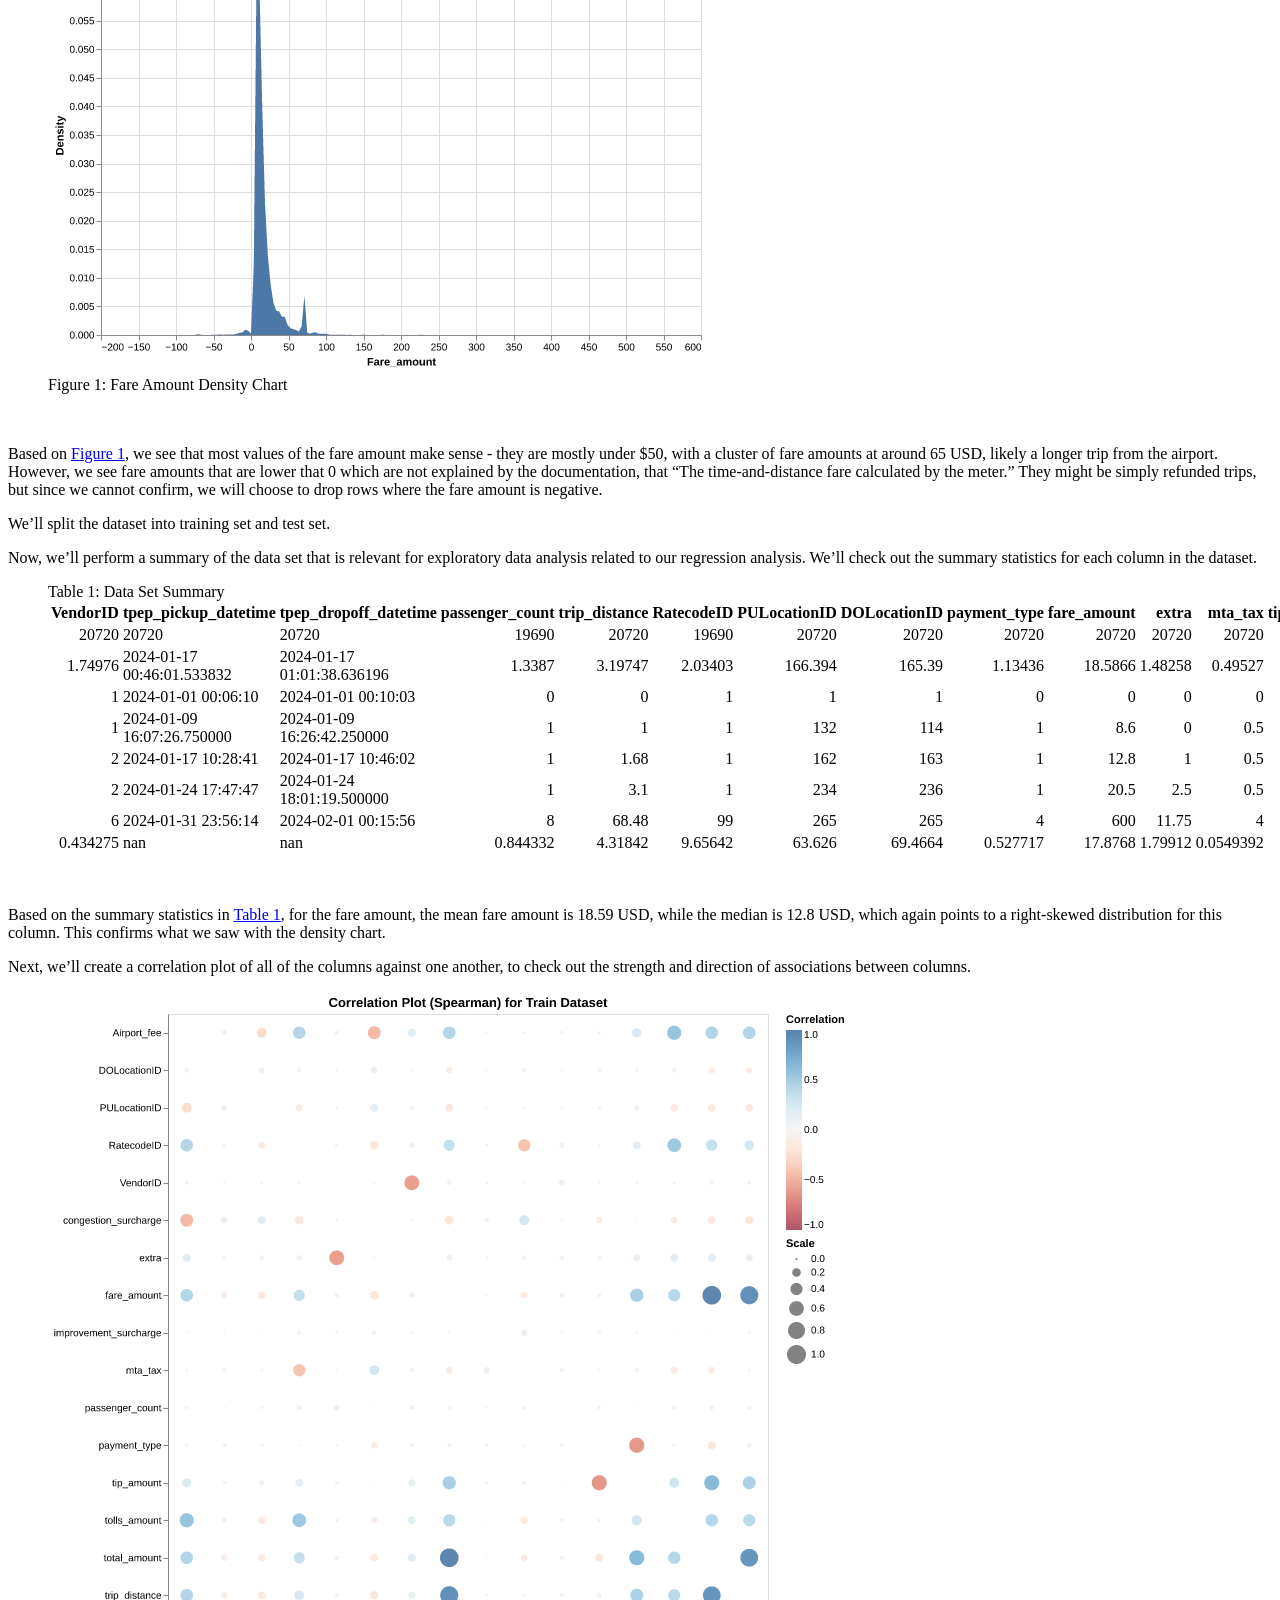
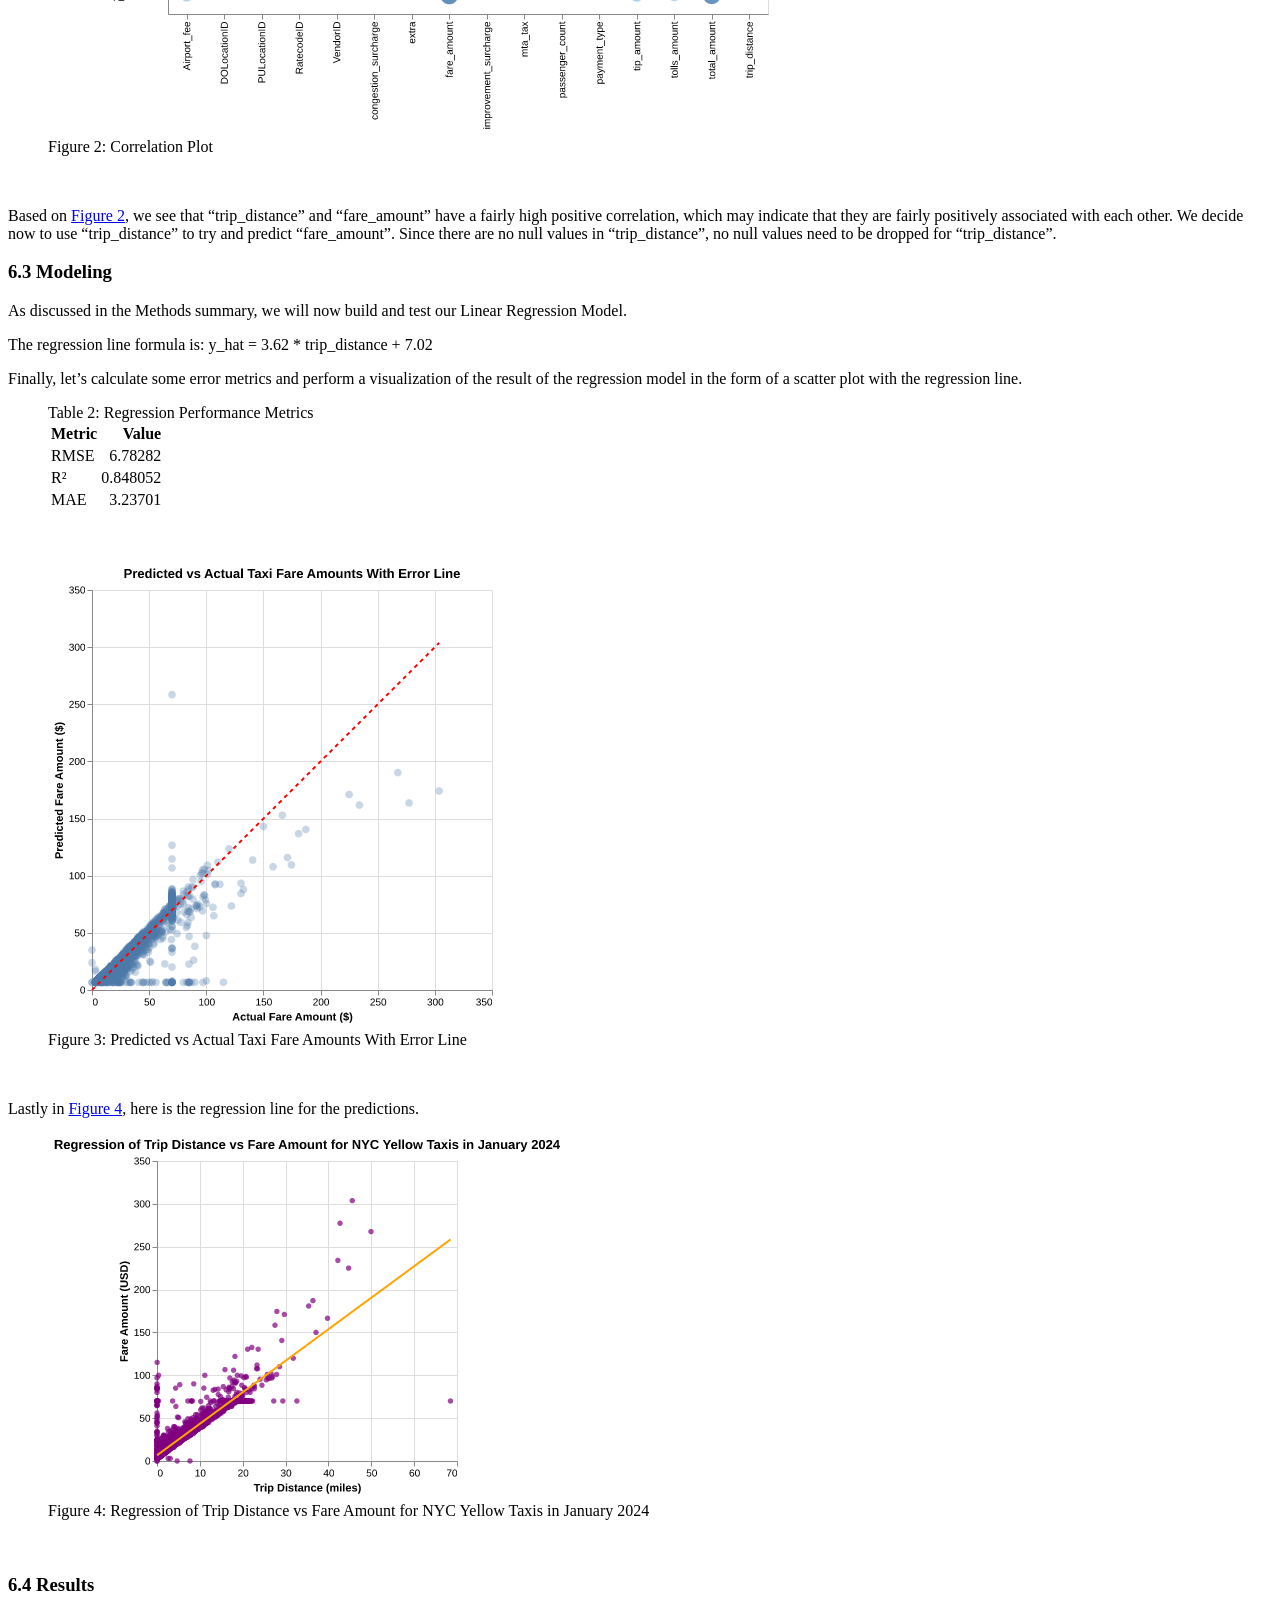
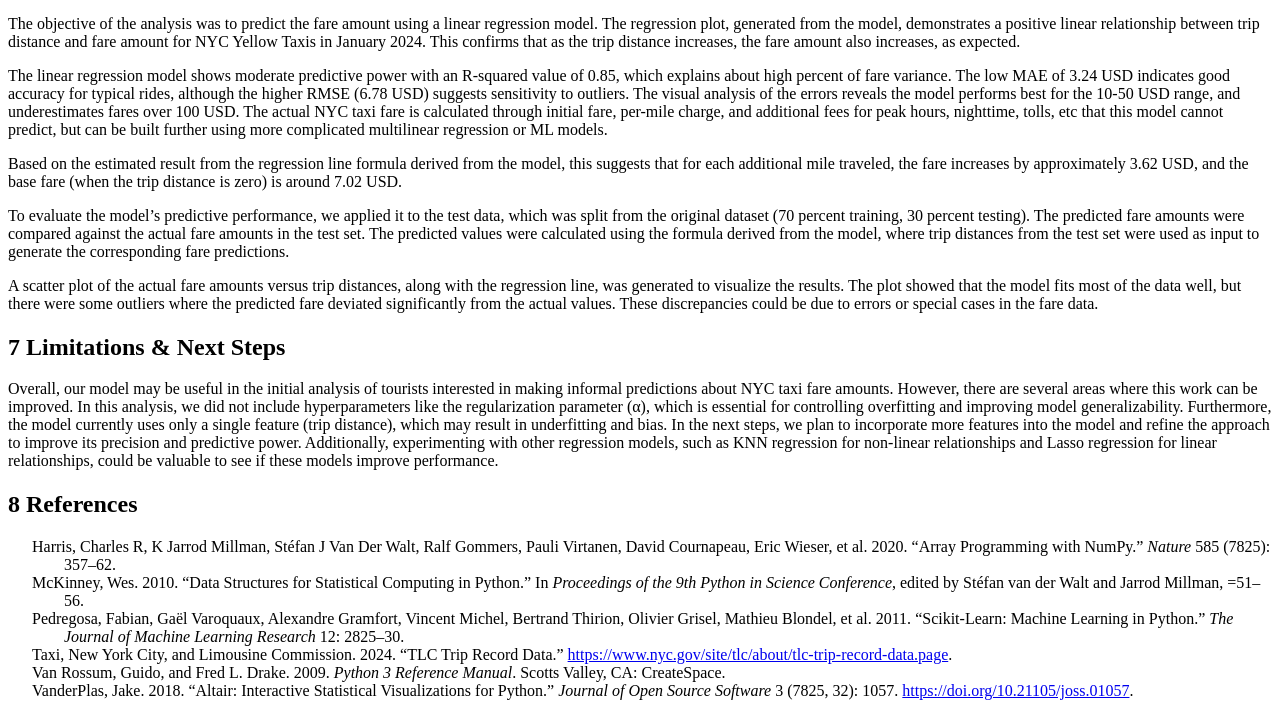
==== commit 2f1ef995: "Built site for gh-pages" ====
--- a/index.html
+++ b/index.html
@@ -1,8 +1,919 @@
-<html xmlns="http://www.w3.org/1999/xhtml">    
-  <head>      
-    <title>Redirect to yellow_taxi_analysis.html</title>      
-    <meta http-equiv="refresh" content="0;URL='yellow_taxi_analysis.html'" />    
-  </head>    
-  <body> 
-  </body>  
-</html>     
+<!DOCTYPE html>
+<html xmlns="http://www.w3.org/1999/xhtml" lang="en" xml:lang="en"><head>
+
+<meta charset="utf-8">
+<meta name="generator" content="quarto-1.5.57">
+
+<meta name="viewport" content="width=device-width, initial-scale=1.0, user-scalable=yes">
+
+<meta name="author" content="Han Wang, Jam Lin, Jiayi Li, Yibin Long">
+
+<title>NYC Taxis Fare Prediction Analysis Report</title>
+<style>
+code{white-space: pre-wrap;}
+span.smallcaps{font-variant: small-caps;}
+div.columns{display: flex; gap: min(4vw, 1.5em);}
+div.column{flex: auto; overflow-x: auto;}
+div.hanging-indent{margin-left: 1.5em; text-indent: -1.5em;}
+ul.task-list{list-style: none;}
+ul.task-list li input[type="checkbox"] {
+  width: 0.8em;
+  margin: 0 0.8em 0.2em -1em; /* quarto-specific, see https://github.com/quarto-dev/quarto-cli/issues/4556 */ 
+  vertical-align: middle;
+}
+/* CSS for citations */
+div.csl-bib-body { }
+div.csl-entry {
+  clear: both;
+  margin-bottom: 0em;
+}
+.hanging-indent div.csl-entry {
+  margin-left:2em;
+  text-indent:-2em;
+}
+div.csl-left-margin {
+  min-width:2em;
+  float:left;
+}
+div.csl-right-inline {
+  margin-left:2em;
+  padding-left:1em;
+}
+div.csl-indent {
+  margin-left: 2em;
+}</style>
+
+
+<script src="yellow_taxi_analysis_files/libs/clipboard/clipboard.min.js"></script>
+<script src="yellow_taxi_analysis_files/libs/quarto-html/quarto.js"></script>
+<script src="yellow_taxi_analysis_files/libs/quarto-html/popper.min.js"></script>
+<script src="yellow_taxi_analysis_files/libs/quarto-html/tippy.umd.min.js"></script>
+<script src="yellow_taxi_analysis_files/libs/quarto-html/anchor.min.js"></script>
+<link href="yellow_taxi_analysis_files/libs/quarto-html/tippy.css" rel="stylesheet">
+<link href="yellow_taxi_analysis_files/libs/quarto-html/quarto-syntax-highlighting.css" rel="stylesheet" id="quarto-text-highlighting-styles">
+<script src="yellow_taxi_analysis_files/libs/bootstrap/bootstrap.min.js"></script>
+<link href="yellow_taxi_analysis_files/libs/bootstrap/bootstrap-icons.css" rel="stylesheet">
+<link href="yellow_taxi_analysis_files/libs/bootstrap/bootstrap.min.css" rel="stylesheet" id="quarto-bootstrap" data-mode="light">
+
+
+</head>
+
+<body>
+
+<div id="quarto-content" class="page-columns page-rows-contents page-layout-article toc-left">
+<div id="quarto-sidebar-toc-left" class="sidebar toc-left">
+  <nav id="TOC" role="doc-toc" class="toc-active">
+    <h2 id="toc-title">Table of contents</h2>
+   
+  <ul>
+  <li><a href="#preface" id="toc-preface" class="nav-link active" data-scroll-target="#preface"><span class="header-section-number">1</span> Preface</a></li>
+  <li><a href="#summary" id="toc-summary" class="nav-link" data-scroll-target="#summary"><span class="header-section-number">2</span> Summary</a></li>
+  <li><a href="#introduction-background" id="toc-introduction-background" class="nav-link" data-scroll-target="#introduction-background"><span class="header-section-number">3</span> Introduction &amp; Background</a></li>
+  <li><a href="#analysis-question" id="toc-analysis-question" class="nav-link" data-scroll-target="#analysis-question"><span class="header-section-number">4</span> Analysis Question</a></li>
+  <li><a href="#dataset" id="toc-dataset" class="nav-link" data-scroll-target="#dataset"><span class="header-section-number">5</span> Dataset</a></li>
+  <li><a href="#methods-results" id="toc-methods-results" class="nav-link" data-scroll-target="#methods-results"><span class="header-section-number">6</span> Methods &amp; Results</a>
+  <ul class="collapse">
+  <li><a href="#methods" id="toc-methods" class="nav-link" data-scroll-target="#methods"><span class="header-section-number">6.1</span> Methods</a></li>
+  <li><a href="#eda" id="toc-eda" class="nav-link" data-scroll-target="#eda"><span class="header-section-number">6.2</span> EDA</a></li>
+  <li><a href="#modeling" id="toc-modeling" class="nav-link" data-scroll-target="#modeling"><span class="header-section-number">6.3</span> Modeling</a></li>
+  <li><a href="#results" id="toc-results" class="nav-link" data-scroll-target="#results"><span class="header-section-number">6.4</span> Results</a></li>
+  </ul></li>
+  <li><a href="#limitations-next-steps" id="toc-limitations-next-steps" class="nav-link" data-scroll-target="#limitations-next-steps"><span class="header-section-number">7</span> Limitations &amp; Next Steps</a></li>
+  <li><a href="#references" id="toc-references" class="nav-link" data-scroll-target="#references"><span class="header-section-number">8</span> References</a></li>
+  </ul>
+</nav>
+</div>
+<div id="quarto-margin-sidebar" class="sidebar margin-sidebar zindex-bottom">
+</div>
+<main class="content" id="quarto-document-content">
+
+<header id="title-block-header" class="quarto-title-block default">
+<div class="quarto-title">
+<h1 class="title">NYC Taxis Fare Prediction Analysis Report</h1>
+</div>
+
+
+
+<div class="quarto-title-meta">
+
+    <div>
+    <div class="quarto-title-meta-heading">Author</div>
+    <div class="quarto-title-meta-contents">
+             <p>Han Wang, Jam Lin, Jiayi Li, Yibin Long </p>
+          </div>
+  </div>
+    
+  
+    
+  </div>
+  
+
+
+</header>
+
+
+<section id="preface" class="level2" data-number="1">
+<h2 data-number="1" class="anchored" data-anchor-id="preface"><span class="header-section-number">1</span> Preface</h2>
+<p>This report was developed as a deliverable for the term project in DSCI 522 (Data Science Workflows), a course in the Master of Data Science program at the University of British Columbia.</p>
+<p>The overall objective of this project was to automate a typical data science workflow. This report summarizes the results of a series of automated Python scripts that handle tasks such as data retrieval, data cleaning, exploratory data analysis (EDA), creation of a predictive machine learning model, and interpretation of the results. The report provides a detailed explanation of each step, applying it to the specific context of the dataset in question. It assumes the reader has a basic understanding of machine learning terminology and concepts.</p>
+</section>
+<section id="summary" class="level2" data-number="2">
+<h2 data-number="2" class="anchored" data-anchor-id="summary"><span class="header-section-number">2</span> Summary</h2>
+<p>This report presents a linear regression model developed to predict NYC taxi fare amount. Using data from 30,000 taxi trips in January 2024, we build a linear regression model using trip distance feature, with each additional mile increasing the fare by approximately $3.54. The model was evaluated using a test dataset, where predicted fare amounts were compared to actual fares. While the model performed well overall, some outliers were identified, suggesting the need for further data cleaning and additional features to improve accuracy. Future steps include incorporating more features, experimenting with other regression models like KNN and Lasso regression, and addressing hyperparameters for better generalizability and performance.</p>
+</section>
+<section id="introduction-background" class="level2" data-number="3">
+<h2 data-number="3" class="anchored" data-anchor-id="introduction-background"><span class="header-section-number">3</span> Introduction &amp; Background</h2>
+<p>Taking a taxi in New York City can be overwhelming for first-time visitors, especially for tourists unfamiliar with the city’s layout and fare system. With over 200,000 taxi trips taking place daily, yellow cabs remain an essential mode of transportation for both locals and visitors. However, the lack of transparency often leads to concerns among tourists about overcharging or being taken on unnecessarily long routes.</p>
+<p>To address these concerns, we use data from 30,000 Yellow Taxi trips recorded in January 2024, provided by the NYC Taxi and Limousine Commission (TLC). Our analysis examines how to predict taxi fare amounts, offering valuable insights to help tourists better understand what they should expect to pay for a taxi ride in NYC. By leveraging data-driven analysis, we aim to provide a clearer and more predictable fare structure, enabling tourists to make more informed decisions during their travels in the city.</p>
+</section>
+<section id="analysis-question" class="level2" data-number="4">
+<h2 data-number="4" class="anchored" data-anchor-id="analysis-question"><span class="header-section-number">4</span> Analysis Question</h2>
+<p>How do we best predict NYC yellow taxi fare amounts?</p>
+</section>
+<section id="dataset" class="level2" data-number="5">
+<h2 data-number="5" class="anchored" data-anchor-id="dataset"><span class="header-section-number">5</span> Dataset</h2>
+<p>The data set used in this project is the TLC Trip Record Data, which includes taxi and for-hire vehicle trip records collected by technology providers authorized under the Taxicab &amp; Livery Passenger Enhancement Programs (TPEP/LPEP). This data is sourced from the NYC Taxi and Limousine Commission (TLC) and can be accessed from the [NYC Taxi and Limousine Commission’s website]<span class="citation" data-cites="nyctlc2024">(<a href="#ref-nyctlc2024" role="doc-biblioref">Taxi and Commission 2024</a>)</span>(https://www.nyc.gov/site/tlc/about/tlc-trip-record-data.page). Yellow and green taxi trip records contain fields capturing pick-up and drop-off dates and times, pick-up and drop-off locations, trip distances, itemized fares, rate types, payment types, and driver-reported passenger counts. Similarly, For-Hire Vehicle (FHV) trip records include fields such as dispatching base license number, pick-up date and time, and taxi zone location ID. It is important to note that the TLC did not create this data and makes no representations regarding its accuracy. FHV trip records are based on submissions from dispatching bases and may not represent the total volume of trips. Additionally, the TLC reviews these records and enforces necessary actions to improve their accuracy and completeness.</p>
+</section>
+<section id="methods-results" class="level2" data-number="6">
+<h2 data-number="6" class="anchored" data-anchor-id="methods-results"><span class="header-section-number">6</span> Methods &amp; Results</h2>
+<section id="methods" class="level3" data-number="6.1">
+<h3 data-number="6.1" class="anchored" data-anchor-id="methods"><span class="header-section-number">6.1</span> Methods</h3>
+<p>In order to address our research question, we will begin by selecting the appropriate features from the dataset through exploratory data analysis (EDA) and by consulting the data dictionary to better understand the instances within the dataset. Since this is a linear regression modeling problem, we will use the LinearRegression model as our model of choice. Linear regression is a fundamental and widely used method for predictive modeling. The dataset used in this study includes daily fare amounts and trip distance data from January 2024, covering 30,000 observations. The data will be split into training and test sets, with 70% allocated for training and 30% for testing.</p>
+<p>The analysis will be conducted using the Python programming language <span class="citation" data-cites="Python">(<a href="#ref-Python" role="doc-biblioref">Van Rossum and Drake 2009</a>)</span>, with the following Python packages: numpy <span class="citation" data-cites="harris2020array">(<a href="#ref-harris2020array" role="doc-biblioref">Harris et al. 2020</a>)</span>, pandas <span class="citation" data-cites="pandas">(<a href="#ref-pandas" role="doc-biblioref">McKinney 2010</a>)</span>, scikit-learn <span class="citation" data-cites="pedregosa2011scikit">(<a href="#ref-pedregosa2011scikit" role="doc-biblioref">Pedregosa et al. 2011</a>)</span>, and altair <span class="citation" data-cites="altair">(<a href="#ref-altair" role="doc-biblioref">VanderPlas 2018</a>)</span>.</p>
+</section>
+<section id="eda" class="level3" data-number="6.2">
+<h3 data-number="6.2" class="anchored" data-anchor-id="eda"><span class="header-section-number">6.2</span> EDA</h3>
+<p>Lets do some data validation by checking the target variable fare_amount’s distribution:</p>
+<div id="fig-density" class="quarto-float quarto-figure quarto-figure-center anchored">
+<figure class="quarto-float quarto-float-fig figure">
+<div aria-describedby="fig-density-caption-0ceaefa1-69ba-4598-a22c-09a6ac19f8ca">
+<img src="../charts/Fare_Amount_Density_Chart.png" class="img-fluid figure-img">
+</div>
+<figcaption class="quarto-float-caption-bottom quarto-float-caption quarto-float-fig" id="fig-density-caption-0ceaefa1-69ba-4598-a22c-09a6ac19f8ca">
+Figure&nbsp;1: Fare Amount Density Chart
+</figcaption>
+</figure>
+</div>
+<p>Based on <a href="#fig-density" class="quarto-xref">Figure&nbsp;1</a>, we see that most values of the fare amount make sense - they are mostly under $50, with a cluster of fare amounts at around 65 USD, likely a longer trip from the airport. However, we see fare amounts that are lower that 0 which are not explained by the documentation, that “The time-and-distance fare calculated by the meter.” They might be simply refunded trips, but since we cannot confirm, we will choose to drop rows where the fare amount is negative.</p>
+<p>We’ll split the dataset into training set and test set.</p>
+<p>Now, we’ll perform a summary of the data set that is relevant for exploratory data analysis related to our regression analysis. We’ll check out the summary statistics for each column in the dataset.</p>
+<div class="cell" data-execution_count="1">
+<div id="tbl-summary" class="cell quarto-float quarto-figure quarto-figure-center anchored" data-execution_count="1">
+<figure class="quarto-float quarto-float-tbl figure">
+<figcaption class="quarto-float-caption-top quarto-float-caption quarto-float-tbl" id="tbl-summary-caption-0ceaefa1-69ba-4598-a22c-09a6ac19f8ca">
+Table&nbsp;1: Data Set Summary
+</figcaption>
+<div aria-describedby="tbl-summary-caption-0ceaefa1-69ba-4598-a22c-09a6ac19f8ca">
+<div class="cell-output cell-output-display cell-output-markdown" data-execution_count="4">
+<table class="do-not-create-environment cell caption-top table table-sm table-striped small">
+<colgroup>
+<col style="width: 4%">
+<col style="width: 8%">
+<col style="width: 8%">
+<col style="width: 5%">
+<col style="width: 5%">
+<col style="width: 4%">
+<col style="width: 4%">
+<col style="width: 4%">
+<col style="width: 4%">
+<col style="width: 4%">
+<col style="width: 4%">
+<col style="width: 4%">
+<col style="width: 4%">
+<col style="width: 4%">
+<col style="width: 7%">
+<col style="width: 4%">
+<col style="width: 7%">
+<col style="width: 4%">
+</colgroup>
+<thead>
+<tr class="header">
+<th style="text-align: right;">VendorID</th>
+<th style="text-align: left;">tpep_pickup_datetime</th>
+<th style="text-align: left;">tpep_dropoff_datetime</th>
+<th style="text-align: right;">passenger_count</th>
+<th style="text-align: right;">trip_distance</th>
+<th style="text-align: right;">RatecodeID</th>
+<th style="text-align: right;">PULocationID</th>
+<th style="text-align: right;">DOLocationID</th>
+<th style="text-align: right;">payment_type</th>
+<th style="text-align: right;">fare_amount</th>
+<th style="text-align: right;">extra</th>
+<th style="text-align: right;">mta_tax</th>
+<th style="text-align: right;">tip_amount</th>
+<th style="text-align: right;">tolls_amount</th>
+<th style="text-align: right;">improvement_surcharge</th>
+<th style="text-align: right;">total_amount</th>
+<th style="text-align: right;">congestion_surcharge</th>
+<th style="text-align: right;">Airport_fee</th>
+</tr>
+</thead>
+<tbody>
+<tr class="odd">
+<td style="text-align: right;">20720</td>
+<td style="text-align: left;">20720</td>
+<td style="text-align: left;">20720</td>
+<td style="text-align: right;">19690</td>
+<td style="text-align: right;">20720</td>
+<td style="text-align: right;">19690</td>
+<td style="text-align: right;">20720</td>
+<td style="text-align: right;">20720</td>
+<td style="text-align: right;">20720</td>
+<td style="text-align: right;">20720</td>
+<td style="text-align: right;">20720</td>
+<td style="text-align: right;">20720</td>
+<td style="text-align: right;">20720</td>
+<td style="text-align: right;">20720</td>
+<td style="text-align: right;">20720</td>
+<td style="text-align: right;">20720</td>
+<td style="text-align: right;">19690</td>
+<td style="text-align: right;">19690</td>
+</tr>
+<tr class="even">
+<td style="text-align: right;">1.74976</td>
+<td style="text-align: left;">2024-01-17 00:46:01.533832</td>
+<td style="text-align: left;">2024-01-17 01:01:38.636196</td>
+<td style="text-align: right;">1.3387</td>
+<td style="text-align: right;">3.19747</td>
+<td style="text-align: right;">2.03403</td>
+<td style="text-align: right;">166.394</td>
+<td style="text-align: right;">165.39</td>
+<td style="text-align: right;">1.13436</td>
+<td style="text-align: right;">18.5866</td>
+<td style="text-align: right;">1.48258</td>
+<td style="text-align: right;">0.49527</td>
+<td style="text-align: right;">3.37729</td>
+<td style="text-align: right;">0.525144</td>
+<td style="text-align: right;">0.999628</td>
+<td style="text-align: right;">27.3619</td>
+<td style="text-align: right;">2.31061</td>
+<td style="text-align: right;">0.143448</td>
+</tr>
+<tr class="odd">
+<td style="text-align: right;">1</td>
+<td style="text-align: left;">2024-01-01 00:06:10</td>
+<td style="text-align: left;">2024-01-01 00:10:03</td>
+<td style="text-align: right;">0</td>
+<td style="text-align: right;">0</td>
+<td style="text-align: right;">1</td>
+<td style="text-align: right;">1</td>
+<td style="text-align: right;">1</td>
+<td style="text-align: right;">0</td>
+<td style="text-align: right;">0</td>
+<td style="text-align: right;">0</td>
+<td style="text-align: right;">0</td>
+<td style="text-align: right;">0</td>
+<td style="text-align: right;">0</td>
+<td style="text-align: right;">0</td>
+<td style="text-align: right;">0</td>
+<td style="text-align: right;">0</td>
+<td style="text-align: right;">0</td>
+</tr>
+<tr class="even">
+<td style="text-align: right;">1</td>
+<td style="text-align: left;">2024-01-09 16:07:26.750000</td>
+<td style="text-align: left;">2024-01-09 16:26:42.250000</td>
+<td style="text-align: right;">1</td>
+<td style="text-align: right;">1</td>
+<td style="text-align: right;">1</td>
+<td style="text-align: right;">132</td>
+<td style="text-align: right;">114</td>
+<td style="text-align: right;">1</td>
+<td style="text-align: right;">8.6</td>
+<td style="text-align: right;">0</td>
+<td style="text-align: right;">0.5</td>
+<td style="text-align: right;">1</td>
+<td style="text-align: right;">0</td>
+<td style="text-align: right;">1</td>
+<td style="text-align: right;">15.48</td>
+<td style="text-align: right;">2.5</td>
+<td style="text-align: right;">0</td>
+</tr>
+<tr class="odd">
+<td style="text-align: right;">2</td>
+<td style="text-align: left;">2024-01-17 10:28:41</td>
+<td style="text-align: left;">2024-01-17 10:46:02</td>
+<td style="text-align: right;">1</td>
+<td style="text-align: right;">1.68</td>
+<td style="text-align: right;">1</td>
+<td style="text-align: right;">162</td>
+<td style="text-align: right;">163</td>
+<td style="text-align: right;">1</td>
+<td style="text-align: right;">12.8</td>
+<td style="text-align: right;">1</td>
+<td style="text-align: right;">0.5</td>
+<td style="text-align: right;">2.8</td>
+<td style="text-align: right;">0</td>
+<td style="text-align: right;">1</td>
+<td style="text-align: right;">20.16</td>
+<td style="text-align: right;">2.5</td>
+<td style="text-align: right;">0</td>
+</tr>
+<tr class="even">
+<td style="text-align: right;">2</td>
+<td style="text-align: left;">2024-01-24 17:47:47</td>
+<td style="text-align: left;">2024-01-24 18:01:19.500000</td>
+<td style="text-align: right;">1</td>
+<td style="text-align: right;">3.1</td>
+<td style="text-align: right;">1</td>
+<td style="text-align: right;">234</td>
+<td style="text-align: right;">236</td>
+<td style="text-align: right;">1</td>
+<td style="text-align: right;">20.5</td>
+<td style="text-align: right;">2.5</td>
+<td style="text-align: right;">0.5</td>
+<td style="text-align: right;">4.2</td>
+<td style="text-align: right;">0</td>
+<td style="text-align: right;">1</td>
+<td style="text-align: right;">28.6</td>
+<td style="text-align: right;">2.5</td>
+<td style="text-align: right;">0</td>
+</tr>
+<tr class="odd">
+<td style="text-align: right;">6</td>
+<td style="text-align: left;">2024-01-31 23:56:14</td>
+<td style="text-align: left;">2024-02-01 00:15:56</td>
+<td style="text-align: right;">8</td>
+<td style="text-align: right;">68.48</td>
+<td style="text-align: right;">99</td>
+<td style="text-align: right;">265</td>
+<td style="text-align: right;">265</td>
+<td style="text-align: right;">4</td>
+<td style="text-align: right;">600</td>
+<td style="text-align: right;">11.75</td>
+<td style="text-align: right;">4</td>
+<td style="text-align: right;">99</td>
+<td style="text-align: right;">62.75</td>
+<td style="text-align: right;">1</td>
+<td style="text-align: right;">601</td>
+<td style="text-align: right;">2.5</td>
+<td style="text-align: right;">1.75</td>
+</tr>
+<tr class="even">
+<td style="text-align: right;">0.434275</td>
+<td style="text-align: left;">nan</td>
+<td style="text-align: left;">nan</td>
+<td style="text-align: right;">0.844332</td>
+<td style="text-align: right;">4.31842</td>
+<td style="text-align: right;">9.65642</td>
+<td style="text-align: right;">63.626</td>
+<td style="text-align: right;">69.4664</td>
+<td style="text-align: right;">0.527717</td>
+<td style="text-align: right;">17.8768</td>
+<td style="text-align: right;">1.79912</td>
+<td style="text-align: right;">0.0549392</td>
+<td style="text-align: right;">3.8067</td>
+<td style="text-align: right;">2.09673</td>
+<td style="text-align: right;">0.0190096</td>
+<td style="text-align: right;">22.1385</td>
+<td style="text-align: right;">0.66147</td>
+<td style="text-align: right;">0.480072</td>
+</tr>
+</tbody>
+</table>
+</div>
+</div>
+</figure>
+</div>
+</div>
+<p>Based on the summary statistics in <a href="#tbl-summary" class="quarto-xref">Table&nbsp;1</a>, for the fare amount, the mean fare amount is 18.59 USD, while the median is 12.8 USD, which again points to a right-skewed distribution for this column. This confirms what we saw with the density chart.</p>
+<p>Next, we’ll create a correlation plot of all of the columns against one another, to check out the strength and direction of associations between columns.</p>
+<div id="fig-correlation" class="quarto-float quarto-figure quarto-figure-center anchored">
+<figure class="quarto-float quarto-float-fig figure">
+<div aria-describedby="fig-correlation-caption-0ceaefa1-69ba-4598-a22c-09a6ac19f8ca">
+<img src="../charts/Correlation_Plot_Train_Spearman.png" class="img-fluid figure-img">
+</div>
+<figcaption class="quarto-float-caption-bottom quarto-float-caption quarto-float-fig" id="fig-correlation-caption-0ceaefa1-69ba-4598-a22c-09a6ac19f8ca">
+Figure&nbsp;2: Correlation Plot
+</figcaption>
+</figure>
+</div>
+<p>Based on <a href="#fig-correlation" class="quarto-xref">Figure&nbsp;2</a>, we see that “trip_distance” and “fare_amount” have a fairly high positive correlation, which may indicate that they are fairly positively associated with each other. We decide now to use “trip_distance” to try and predict “fare_amount”. Since there are no null values in “trip_distance”, no null values need to be dropped for “trip_distance”.</p>
+</section>
+<section id="modeling" class="level3" data-number="6.3">
+<h3 data-number="6.3" class="anchored" data-anchor-id="modeling"><span class="header-section-number">6.3</span> Modeling</h3>
+<p>As discussed in the Methods summary, we will now build and test our Linear Regression Model.</p>
+<p>The regression line formula is: y_hat = 3.62 * trip_distance + 7.02</p>
+<p>Finally, let’s calculate some error metrics and perform a visualization of the result of the regression model in the form of a scatter plot with the regression line.</p>
+<div class="cell" data-execution_count="3">
+<div id="tbl-metrics" class="cell quarto-float quarto-figure quarto-figure-center anchored" data-execution_count="3">
+<figure class="quarto-float quarto-float-tbl figure">
+<figcaption class="quarto-float-caption-top quarto-float-caption quarto-float-tbl" id="tbl-metrics-caption-0ceaefa1-69ba-4598-a22c-09a6ac19f8ca">
+Table&nbsp;2: Regression Performance Metrics
+</figcaption>
+<div aria-describedby="tbl-metrics-caption-0ceaefa1-69ba-4598-a22c-09a6ac19f8ca">
+<div class="cell-output cell-output-display cell-output-markdown" data-execution_count="6">
+<table class="do-not-create-environment cell caption-top table table-sm table-striped small">
+<thead>
+<tr class="header">
+<th style="text-align: left;">Metric</th>
+<th style="text-align: right;">Value</th>
+</tr>
+</thead>
+<tbody>
+<tr class="odd">
+<td style="text-align: left;">RMSE</td>
+<td style="text-align: right;">6.78282</td>
+</tr>
+<tr class="even">
+<td style="text-align: left;">R²</td>
+<td style="text-align: right;">0.848052</td>
+</tr>
+<tr class="odd">
+<td style="text-align: left;">MAE</td>
+<td style="text-align: right;">3.23701</td>
+</tr>
+</tbody>
+</table>
+</div>
+</div>
+</figure>
+</div>
+</div>
+<div id="fig-error" class="quarto-float quarto-figure quarto-figure-center anchored">
+<figure class="quarto-float quarto-float-fig figure">
+<div aria-describedby="fig-error-caption-0ceaefa1-69ba-4598-a22c-09a6ac19f8ca">
+<img src="../charts/Pred_Vs_Actual.png" class="img-fluid figure-img">
+</div>
+<figcaption class="quarto-float-caption-bottom quarto-float-caption quarto-float-fig" id="fig-error-caption-0ceaefa1-69ba-4598-a22c-09a6ac19f8ca">
+Figure&nbsp;3: Predicted vs Actual Taxi Fare Amounts With Error Line
+</figcaption>
+</figure>
+</div>
+<p>Lastly in <a href="#fig-predictions" class="quarto-xref">Figure&nbsp;4</a>, here is the regression line for the predictions.</p>
+<div id="fig-predictions" class="quarto-float quarto-figure quarto-figure-center anchored">
+<figure class="quarto-float quarto-float-fig figure">
+<div aria-describedby="fig-predictions-caption-0ceaefa1-69ba-4598-a22c-09a6ac19f8ca">
+<img src="../charts/Final_Linear_Regression.png" class="img-fluid figure-img">
+</div>
+<figcaption class="quarto-float-caption-bottom quarto-float-caption quarto-float-fig" id="fig-predictions-caption-0ceaefa1-69ba-4598-a22c-09a6ac19f8ca">
+Figure&nbsp;4: Regression of Trip Distance vs Fare Amount for NYC Yellow Taxis in January 2024
+</figcaption>
+</figure>
+</div>
+</section>
+<section id="results" class="level3" data-number="6.4">
+<h3 data-number="6.4" class="anchored" data-anchor-id="results"><span class="header-section-number">6.4</span> Results</h3>
+<p>The objective of the analysis was to predict the fare amount using a linear regression model. The regression plot, generated from the model, demonstrates a positive linear relationship between trip distance and fare amount for NYC Yellow Taxis in January 2024. This confirms that as the trip distance increases, the fare amount also increases, as expected.</p>
+<p>The linear regression model shows moderate predictive power with an R-squared value of 0.85, which explains about high percent of fare variance. The low MAE of 3.24 USD indicates good accuracy for typical rides, although the higher RMSE (6.78 USD) suggests sensitivity to outliers. The visual analysis of the errors reveals the model performs best for the 10-50 USD range, and underestimates fares over 100 USD. The actual NYC taxi fare is calculated through initial fare, per-mile charge, and additional fees for peak hours, nighttime, tolls, etc that this model cannot predict, but can be built further using more complicated multilinear regression or ML models.</p>
+<p>Based on the estimated result from the regression line formula derived from the model, this suggests that for each additional mile traveled, the fare increases by approximately 3.62 USD, and the base fare (when the trip distance is zero) is around 7.02 USD.</p>
+<p>To evaluate the model’s predictive performance, we applied it to the test data, which was split from the original dataset (70 percent training, 30 percent testing). The predicted fare amounts were compared against the actual fare amounts in the test set. The predicted values were calculated using the formula derived from the model, where trip distances from the test set were used as input to generate the corresponding fare predictions.</p>
+<p>A scatter plot of the actual fare amounts versus trip distances, along with the regression line, was generated to visualize the results. The plot showed that the model fits most of the data well, but there were some outliers where the predicted fare deviated significantly from the actual values. These discrepancies could be due to errors or special cases in the fare data.</p>
+</section>
+</section>
+<section id="limitations-next-steps" class="level2" data-number="7">
+<h2 data-number="7" class="anchored" data-anchor-id="limitations-next-steps"><span class="header-section-number">7</span> Limitations &amp; Next Steps</h2>
+<p>Overall, our model may be useful in the initial analysis of tourists interested in making informal predictions about NYC taxi fare amounts. However, there are several areas where this work can be improved. In this analysis, we did not include hyperparameters like the regularization parameter (α), which is essential for controlling overfitting and improving model generalizability. Furthermore, the model currently uses only a single feature (trip distance), which may result in underfitting and bias. In the next steps, we plan to incorporate more features into the model and refine the approach to improve its precision and predictive power. Additionally, experimenting with other regression models, such as KNN regression for non-linear relationships and Lasso regression for linear relationships, could be valuable to see if these models improve performance.</p>
+</section>
+<section id="references" class="level2 unnumbered" data-number="8">
+
+
+</section>
+
+<div id="quarto-appendix" class="default"><section class="quarto-appendix-contents" role="doc-bibliography" id="quarto-bibliography"><h2 class="anchored quarto-appendix-heading">8 References</h2><div id="refs" class="references csl-bib-body hanging-indent" data-entry-spacing="0" role="list">
+<div id="ref-harris2020array" class="csl-entry" role="listitem">
+Harris, Charles R, K Jarrod Millman, Stéfan J Van Der Walt, Ralf Gommers, Pauli Virtanen, David Cournapeau, Eric Wieser, et al. 2020. <span>“Array Programming with NumPy.”</span> <em>Nature</em> 585 (7825): 357–62.
+</div>
+<div id="ref-pandas" class="csl-entry" role="listitem">
+McKinney, Wes. 2010. <span>“Data Structures for Statistical Computing in Python.”</span> In <em>Proceedings of the 9th Python in Science Conference</em>, edited by Stéfan van der Walt and Jarrod Millman, =51–56.
+</div>
+<div id="ref-pedregosa2011scikit" class="csl-entry" role="listitem">
+Pedregosa, Fabian, Gaël Varoquaux, Alexandre Gramfort, Vincent Michel, Bertrand Thirion, Olivier Grisel, Mathieu Blondel, et al. 2011. <span>“Scikit-Learn: Machine Learning in Python.”</span> <em>The Journal of Machine Learning Research</em> 12: 2825–30.
+</div>
+<div id="ref-nyctlc2024" class="csl-entry" role="listitem">
+Taxi, New York City, and Limousine Commission. 2024. <span>“TLC Trip Record Data.”</span> <a href="https://www.nyc.gov/site/tlc/about/tlc-trip-record-data.page" class="uri">https://www.nyc.gov/site/tlc/about/tlc-trip-record-data.page</a>.
+</div>
+<div id="ref-Python" class="csl-entry" role="listitem">
+Van Rossum, Guido, and Fred L. Drake. 2009. <em>Python 3 Reference Manual</em>. Scotts Valley, CA: CreateSpace.
+</div>
+<div id="ref-altair" class="csl-entry" role="listitem">
+VanderPlas, Jake. 2018. <span>“Altair: Interactive Statistical Visualizations for Python.”</span> <em>Journal of Open Source Software</em> 3 (7825, 32): 1057. <a href="https://doi.org/10.21105/joss.01057">https://doi.org/10.21105/joss.01057</a>.
+</div>
+</div></section></div></main>
+<!-- /main column -->
+<script id="quarto-html-after-body" type="application/javascript">
+window.document.addEventListener("DOMContentLoaded", function (event) {
+  const toggleBodyColorMode = (bsSheetEl) => {
+    const mode = bsSheetEl.getAttribute("data-mode");
+    const bodyEl = window.document.querySelector("body");
+    if (mode === "dark") {
+      bodyEl.classList.add("quarto-dark");
+      bodyEl.classList.remove("quarto-light");
+    } else {
+      bodyEl.classList.add("quarto-light");
+      bodyEl.classList.remove("quarto-dark");
+    }
+  }
+  const toggleBodyColorPrimary = () => {
+    const bsSheetEl = window.document.querySelector("link#quarto-bootstrap");
+    if (bsSheetEl) {
+      toggleBodyColorMode(bsSheetEl);
+    }
+  }
+  toggleBodyColorPrimary();  
+  const icon = "";
+  const anchorJS = new window.AnchorJS();
+  anchorJS.options = {
+    placement: 'right',
+    icon: icon
+  };
+  anchorJS.add('.anchored');
+  const isCodeAnnotation = (el) => {
+    for (const clz of el.classList) {
+      if (clz.startsWith('code-annotation-')) {                     
+        return true;
+      }
+    }
+    return false;
+  }
+  const onCopySuccess = function(e) {
+    // button target
+    const button = e.trigger;
+    // don't keep focus
+    button.blur();
+    // flash "checked"
+    button.classList.add('code-copy-button-checked');
+    var currentTitle = button.getAttribute("title");
+    button.setAttribute("title", "Copied!");
+    let tooltip;
+    if (window.bootstrap) {
+      button.setAttribute("data-bs-toggle", "tooltip");
+      button.setAttribute("data-bs-placement", "left");
+      button.setAttribute("data-bs-title", "Copied!");
+      tooltip = new bootstrap.Tooltip(button, 
+        { trigger: "manual", 
+          customClass: "code-copy-button-tooltip",
+          offset: [0, -8]});
+      tooltip.show();    
+    }
+    setTimeout(function() {
+      if (tooltip) {
+        tooltip.hide();
+        button.removeAttribute("data-bs-title");
+        button.removeAttribute("data-bs-toggle");
+        button.removeAttribute("data-bs-placement");
+      }
+      button.setAttribute("title", currentTitle);
+      button.classList.remove('code-copy-button-checked');
+    }, 1000);
+    // clear code selection
+    e.clearSelection();
+  }
+  const getTextToCopy = function(trigger) {
+      const codeEl = trigger.previousElementSibling.cloneNode(true);
+      for (const childEl of codeEl.children) {
+        if (isCodeAnnotation(childEl)) {
+          childEl.remove();
+        }
+      }
+      return codeEl.innerText;
+  }
+  const clipboard = new window.ClipboardJS('.code-copy-button:not([data-in-quarto-modal])', {
+    text: getTextToCopy
+  });
+  clipboard.on('success', onCopySuccess);
+  if (window.document.getElementById('quarto-embedded-source-code-modal')) {
+    // For code content inside modals, clipBoardJS needs to be initialized with a container option
+    // TODO: Check when it could be a function (https://github.com/zenorocha/clipboard.js/issues/860)
+    const clipboardModal = new window.ClipboardJS('.code-copy-button[data-in-quarto-modal]', {
+      text: getTextToCopy,
+      container: window.document.getElementById('quarto-embedded-source-code-modal')
+    });
+    clipboardModal.on('success', onCopySuccess);
+  }
+    var localhostRegex = new RegExp(/^(?:http|https):\/\/localhost\:?[0-9]*\//);
+    var mailtoRegex = new RegExp(/^mailto:/);
+      var filterRegex = new RegExp('/' + window.location.host + '/');
+    var isInternal = (href) => {
+        return filterRegex.test(href) || localhostRegex.test(href) || mailtoRegex.test(href);
+    }
+    // Inspect non-navigation links and adorn them if external
+ 	var links = window.document.querySelectorAll('a[href]:not(.nav-link):not(.navbar-brand):not(.toc-action):not(.sidebar-link):not(.sidebar-item-toggle):not(.pagination-link):not(.no-external):not([aria-hidden]):not(.dropdown-item):not(.quarto-navigation-tool):not(.about-link)');
+    for (var i=0; i<links.length; i++) {
+      const link = links[i];
+      if (!isInternal(link.href)) {
+        // undo the damage that might have been done by quarto-nav.js in the case of
+        // links that we want to consider external
+        if (link.dataset.originalHref !== undefined) {
+          link.href = link.dataset.originalHref;
+        }
+      }
+    }
+  function tippyHover(el, contentFn, onTriggerFn, onUntriggerFn) {
+    const config = {
+      allowHTML: true,
+      maxWidth: 500,
+      delay: 100,
+      arrow: false,
+      appendTo: function(el) {
+          return el.parentElement;
+      },
+      interactive: true,
+      interactiveBorder: 10,
+      theme: 'quarto',
+      placement: 'bottom-start',
+    };
+    if (contentFn) {
+      config.content = contentFn;
+    }
+    if (onTriggerFn) {
+      config.onTrigger = onTriggerFn;
+    }
+    if (onUntriggerFn) {
+      config.onUntrigger = onUntriggerFn;
+    }
+    window.tippy(el, config); 
+  }
+  const noterefs = window.document.querySelectorAll('a[role="doc-noteref"]');
+  for (var i=0; i<noterefs.length; i++) {
+    const ref = noterefs[i];
+    tippyHover(ref, function() {
+      // use id or data attribute instead here
+      let href = ref.getAttribute('data-footnote-href') || ref.getAttribute('href');
+      try { href = new URL(href).hash; } catch {}
+      const id = href.replace(/^#\/?/, "");
+      const note = window.document.getElementById(id);
+      if (note) {
+        return note.innerHTML;
+      } else {
+        return "";
+      }
+    });
+  }
+  const xrefs = window.document.querySelectorAll('a.quarto-xref');
+  const processXRef = (id, note) => {
+    // Strip column container classes
+    const stripColumnClz = (el) => {
+      el.classList.remove("page-full", "page-columns");
+      if (el.children) {
+        for (const child of el.children) {
+          stripColumnClz(child);
+        }
+      }
+    }
+    stripColumnClz(note)
+    if (id === null || id.startsWith('sec-')) {
+      // Special case sections, only their first couple elements
+      const container = document.createElement("div");
+      if (note.children && note.children.length > 2) {
+        container.appendChild(note.children[0].cloneNode(true));
+        for (let i = 1; i < note.children.length; i++) {
+          const child = note.children[i];
+          if (child.tagName === "P" && child.innerText === "") {
+            continue;
+          } else {
+            container.appendChild(child.cloneNode(true));
+            break;
+          }
+        }
+        if (window.Quarto?.typesetMath) {
+          window.Quarto.typesetMath(container);
+        }
+        return container.innerHTML
+      } else {
+        if (window.Quarto?.typesetMath) {
+          window.Quarto.typesetMath(note);
+        }
+        return note.innerHTML;
+      }
+    } else {
+      // Remove any anchor links if they are present
+      const anchorLink = note.querySelector('a.anchorjs-link');
+      if (anchorLink) {
+        anchorLink.remove();
+      }
+      if (window.Quarto?.typesetMath) {
+        window.Quarto.typesetMath(note);
+      }
+      // TODO in 1.5, we should make sure this works without a callout special case
+      if (note.classList.contains("callout")) {
+        return note.outerHTML;
+      } else {
+        return note.innerHTML;
+      }
+    }
+  }
+  for (var i=0; i<xrefs.length; i++) {
+    const xref = xrefs[i];
+    tippyHover(xref, undefined, function(instance) {
+      instance.disable();
+      let url = xref.getAttribute('href');
+      let hash = undefined; 
+      if (url.startsWith('#')) {
+        hash = url;
+      } else {
+        try { hash = new URL(url).hash; } catch {}
+      }
+      if (hash) {
+        const id = hash.replace(/^#\/?/, "");
+        const note = window.document.getElementById(id);
+        if (note !== null) {
+          try {
+            const html = processXRef(id, note.cloneNode(true));
+            instance.setContent(html);
+          } finally {
+            instance.enable();
+            instance.show();
+          }
+        } else {
+          // See if we can fetch this
+          fetch(url.split('#')[0])
+          .then(res => res.text())
+          .then(html => {
+            const parser = new DOMParser();
+            const htmlDoc = parser.parseFromString(html, "text/html");
+            const note = htmlDoc.getElementById(id);
+            if (note !== null) {
+              const html = processXRef(id, note);
+              instance.setContent(html);
+            } 
+          }).finally(() => {
+            instance.enable();
+            instance.show();
+          });
+        }
+      } else {
+        // See if we can fetch a full url (with no hash to target)
+        // This is a special case and we should probably do some content thinning / targeting
+        fetch(url)
+        .then(res => res.text())
+        .then(html => {
+          const parser = new DOMParser();
+          const htmlDoc = parser.parseFromString(html, "text/html");
+          const note = htmlDoc.querySelector('main.content');
+          if (note !== null) {
+            // This should only happen for chapter cross references
+            // (since there is no id in the URL)
+            // remove the first header
+            if (note.children.length > 0 && note.children[0].tagName === "HEADER") {
+              note.children[0].remove();
+            }
+            const html = processXRef(null, note);
+            instance.setContent(html);
+          } 
+        }).finally(() => {
+          instance.enable();
+          instance.show();
+        });
+      }
+    }, function(instance) {
+    });
+  }
+      let selectedAnnoteEl;
+      const selectorForAnnotation = ( cell, annotation) => {
+        let cellAttr = 'data-code-cell="' + cell + '"';
+        let lineAttr = 'data-code-annotation="' +  annotation + '"';
+        const selector = 'span[' + cellAttr + '][' + lineAttr + ']';
+        return selector;
+      }
+      const selectCodeLines = (annoteEl) => {
+        const doc = window.document;
+        const targetCell = annoteEl.getAttribute("data-target-cell");
+        const targetAnnotation = annoteEl.getAttribute("data-target-annotation");
+        const annoteSpan = window.document.querySelector(selectorForAnnotation(targetCell, targetAnnotation));
+        const lines = annoteSpan.getAttribute("data-code-lines").split(",");
+        const lineIds = lines.map((line) => {
+          return targetCell + "-" + line;
+        })
+        let top = null;
+        let height = null;
+        let parent = null;
+        if (lineIds.length > 0) {
+            //compute the position of the single el (top and bottom and make a div)
+            const el = window.document.getElementById(lineIds[0]);
+            top = el.offsetTop;
+            height = el.offsetHeight;
+            parent = el.parentElement.parentElement;
+          if (lineIds.length > 1) {
+            const lastEl = window.document.getElementById(lineIds[lineIds.length - 1]);
+            const bottom = lastEl.offsetTop + lastEl.offsetHeight;
+            height = bottom - top;
+          }
+          if (top !== null && height !== null && parent !== null) {
+            // cook up a div (if necessary) and position it 
+            let div = window.document.getElementById("code-annotation-line-highlight");
+            if (div === null) {
+              div = window.document.createElement("div");
+              div.setAttribute("id", "code-annotation-line-highlight");
+              div.style.position = 'absolute';
+              parent.appendChild(div);
+            }
+            div.style.top = top - 2 + "px";
+            div.style.height = height + 4 + "px";
+            div.style.left = 0;
+            let gutterDiv = window.document.getElementById("code-annotation-line-highlight-gutter");
+            if (gutterDiv === null) {
+              gutterDiv = window.document.createElement("div");
+              gutterDiv.setAttribute("id", "code-annotation-line-highlight-gutter");
+              gutterDiv.style.position = 'absolute';
+              const codeCell = window.document.getElementById(targetCell);
+              const gutter = codeCell.querySelector('.code-annotation-gutter');
+              gutter.appendChild(gutterDiv);
+            }
+            gutterDiv.style.top = top - 2 + "px";
+            gutterDiv.style.height = height + 4 + "px";
+          }
+          selectedAnnoteEl = annoteEl;
+        }
+      };
+      const unselectCodeLines = () => {
+        const elementsIds = ["code-annotation-line-highlight", "code-annotation-line-highlight-gutter"];
+        elementsIds.forEach((elId) => {
+          const div = window.document.getElementById(elId);
+          if (div) {
+            div.remove();
+          }
+        });
+        selectedAnnoteEl = undefined;
+      };
+        // Handle positioning of the toggle
+    window.addEventListener(
+      "resize",
+      throttle(() => {
+        elRect = undefined;
+        if (selectedAnnoteEl) {
+          selectCodeLines(selectedAnnoteEl);
+        }
+      }, 10)
+    );
+    function throttle(fn, ms) {
+    let throttle = false;
+    let timer;
+      return (...args) => {
+        if(!throttle) { // first call gets through
+            fn.apply(this, args);
+            throttle = true;
+        } else { // all the others get throttled
+            if(timer) clearTimeout(timer); // cancel #2
+            timer = setTimeout(() => {
+              fn.apply(this, args);
+              timer = throttle = false;
+            }, ms);
+        }
+      };
+    }
+      // Attach click handler to the DT
+      const annoteDls = window.document.querySelectorAll('dt[data-target-cell]');
+      for (const annoteDlNode of annoteDls) {
+        annoteDlNode.addEventListener('click', (event) => {
+          const clickedEl = event.target;
+          if (clickedEl !== selectedAnnoteEl) {
+            unselectCodeLines();
+            const activeEl = window.document.querySelector('dt[data-target-cell].code-annotation-active');
+            if (activeEl) {
+              activeEl.classList.remove('code-annotation-active');
+            }
+            selectCodeLines(clickedEl);
+            clickedEl.classList.add('code-annotation-active');
+          } else {
+            // Unselect the line
+            unselectCodeLines();
+            clickedEl.classList.remove('code-annotation-active');
+          }
+        });
+      }
+  const findCites = (el) => {
+    const parentEl = el.parentElement;
+    if (parentEl) {
+      const cites = parentEl.dataset.cites;
+      if (cites) {
+        return {
+          el,
+          cites: cites.split(' ')
+        };
+      } else {
+        return findCites(el.parentElement)
+      }
+    } else {
+      return undefined;
+    }
+  };
+  var bibliorefs = window.document.querySelectorAll('a[role="doc-biblioref"]');
+  for (var i=0; i<bibliorefs.length; i++) {
+    const ref = bibliorefs[i];
+    const citeInfo = findCites(ref);
+    if (citeInfo) {
+      tippyHover(citeInfo.el, function() {
+        var popup = window.document.createElement('div');
+        citeInfo.cites.forEach(function(cite) {
+          var citeDiv = window.document.createElement('div');
+          citeDiv.classList.add('hanging-indent');
+          citeDiv.classList.add('csl-entry');
+          var biblioDiv = window.document.getElementById('ref-' + cite);
+          if (biblioDiv) {
+            citeDiv.innerHTML = biblioDiv.innerHTML;
+          }
+          popup.appendChild(citeDiv);
+        });
+        return popup.innerHTML;
+      });
+    }
+  }
+});
+</script>
+</div> <!-- /content -->
+
+
+
+
+</body></html>
--- a/yellow_taxi_analysis_files/libs/quarto-html/tippy.css
+++ b/yellow_taxi_analysis_files/libs/quarto-html/tippy.css
@@ -0,0 +1 @@
+.tippy-box[data-animation=fade][data-state=hidden]{opacity:0}[data-tippy-root]{max-width:calc(100vw - 10px)}.tippy-box{position:relative;background-color:#333;color:#fff;border-radius:4px;font-size:14px;line-height:1.4;white-space:normal;outline:0;transition-property:transform,visibility,opacity}.tippy-box[data-placement^=top]>.tippy-arrow{bottom:0}.tippy-box[data-placement^=top]>.tippy-arrow:before{bottom:-7px;left:0;border-width:8px 8px 0;border-top-color:initial;transform-origin:center top}.tippy-box[data-placement^=bottom]>.tippy-arrow{top:0}.tippy-box[data-placement^=bottom]>.tippy-arrow:before{top:-7px;left:0;border-width:0 8px 8px;border-bottom-color:initial;transform-origin:center bottom}.tippy-box[data-placement^=left]>.tippy-arrow{right:0}.tippy-box[data-placement^=left]>.tippy-arrow:before{border-width:8px 0 8px 8px;border-left-color:initial;right:-7px;transform-origin:center left}.tippy-box[data-placement^=right]>.tippy-arrow{left:0}.tippy-box[data-placement^=right]>.tippy-arrow:before{left:-7px;border-width:8px 8px 8px 0;border-right-color:initial;transform-origin:center right}.tippy-box[data-inertia][data-state=visible]{transition-timing-function:cubic-bezier(.54,1.5,.38,1.11)}.tippy-arrow{width:16px;height:16px;color:#333}.tippy-arrow:before{content:"";position:absolute;border-color:transparent;border-style:solid}.tippy-content{position:relative;padding:5px 9px;z-index:1}
--- a/yellow_taxi_analysis_files/libs/quarto-html/quarto-syntax-highlighting.css
+++ b/yellow_taxi_analysis_files/libs/quarto-html/quarto-syntax-highlighting.css
@@ -0,0 +1,205 @@
+/* quarto syntax highlight colors */
+:root {
+  --quarto-hl-ot-color: #003B4F;
+  --quarto-hl-at-color: #657422;
+  --quarto-hl-ss-color: #20794D;
+  --quarto-hl-an-color: #5E5E5E;
+  --quarto-hl-fu-color: #4758AB;
+  --quarto-hl-st-color: #20794D;
+  --quarto-hl-cf-color: #003B4F;
+  --quarto-hl-op-color: #5E5E5E;
+  --quarto-hl-er-color: #AD0000;
+  --quarto-hl-bn-color: #AD0000;
+  --quarto-hl-al-color: #AD0000;
+  --quarto-hl-va-color: #111111;
+  --quarto-hl-bu-color: inherit;
+  --quarto-hl-ex-color: inherit;
+  --quarto-hl-pp-color: #AD0000;
+  --quarto-hl-in-color: #5E5E5E;
+  --quarto-hl-vs-color: #20794D;
+  --quarto-hl-wa-color: #5E5E5E;
+  --quarto-hl-do-color: #5E5E5E;
+  --quarto-hl-im-color: #00769E;
+  --quarto-hl-ch-color: #20794D;
+  --quarto-hl-dt-color: #AD0000;
+  --quarto-hl-fl-color: #AD0000;
+  --quarto-hl-co-color: #5E5E5E;
+  --quarto-hl-cv-color: #5E5E5E;
+  --quarto-hl-cn-color: #8f5902;
+  --quarto-hl-sc-color: #5E5E5E;
+  --quarto-hl-dv-color: #AD0000;
+  --quarto-hl-kw-color: #003B4F;
+}
+
+/* other quarto variables */
+:root {
+  --quarto-font-monospace: SFMono-Regular, Menlo, Monaco, Consolas, "Liberation Mono", "Courier New", monospace;
+}
+
+pre > code.sourceCode > span {
+  color: #003B4F;
+}
+
+code span {
+  color: #003B4F;
+}
+
+code.sourceCode > span {
+  color: #003B4F;
+}
+
+div.sourceCode,
+div.sourceCode pre.sourceCode {
+  color: #003B4F;
+}
+
+code span.ot {
+  color: #003B4F;
+  font-style: inherit;
+}
+
+code span.at {
+  color: #657422;
+  font-style: inherit;
+}
+
+code span.ss {
+  color: #20794D;
+  font-style: inherit;
+}
+
+code span.an {
+  color: #5E5E5E;
+  font-style: inherit;
+}
+
+code span.fu {
+  color: #4758AB;
+  font-style: inherit;
+}
+
+code span.st {
+  color: #20794D;
+  font-style: inherit;
+}
+
+code span.cf {
+  color: #003B4F;
+  font-weight: bold;
+  font-style: inherit;
+}
+
+code span.op {
+  color: #5E5E5E;
+  font-style: inherit;
+}
+
+code span.er {
+  color: #AD0000;
+  font-style: inherit;
+}
+
+code span.bn {
+  color: #AD0000;
+  font-style: inherit;
+}
+
+code span.al {
+  color: #AD0000;
+  font-style: inherit;
+}
+
+code span.va {
+  color: #111111;
+  font-style: inherit;
+}
+
+code span.bu {
+  font-style: inherit;
+}
+
+code span.ex {
+  font-style: inherit;
+}
+
+code span.pp {
+  color: #AD0000;
+  font-style: inherit;
+}
+
+code span.in {
+  color: #5E5E5E;
+  font-style: inherit;
+}
+
+code span.vs {
+  color: #20794D;
+  font-style: inherit;
+}
+
+code span.wa {
+  color: #5E5E5E;
+  font-style: italic;
+}
+
+code span.do {
+  color: #5E5E5E;
+  font-style: italic;
+}
+
+code span.im {
+  color: #00769E;
+  font-style: inherit;
+}
+
+code span.ch {
+  color: #20794D;
+  font-style: inherit;
+}
+
+code span.dt {
+  color: #AD0000;
+  font-style: inherit;
+}
+
+code span.fl {
+  color: #AD0000;
+  font-style: inherit;
+}
+
+code span.co {
+  color: #5E5E5E;
+  font-style: inherit;
+}
+
+code span.cv {
+  color: #5E5E5E;
+  font-style: italic;
+}
+
+code span.cn {
+  color: #8f5902;
+  font-style: inherit;
+}
+
+code span.sc {
+  color: #5E5E5E;
+  font-style: inherit;
+}
+
+code span.dv {
+  color: #AD0000;
+  font-style: inherit;
+}
+
+code span.kw {
+  color: #003B4F;
+  font-weight: bold;
+  font-style: inherit;
+}
+
+.prevent-inlining {
+  content: "</";
+}
+
+/*# sourceMappingURL=debc5d5d77c3f9108843748ff7464032.css.map */
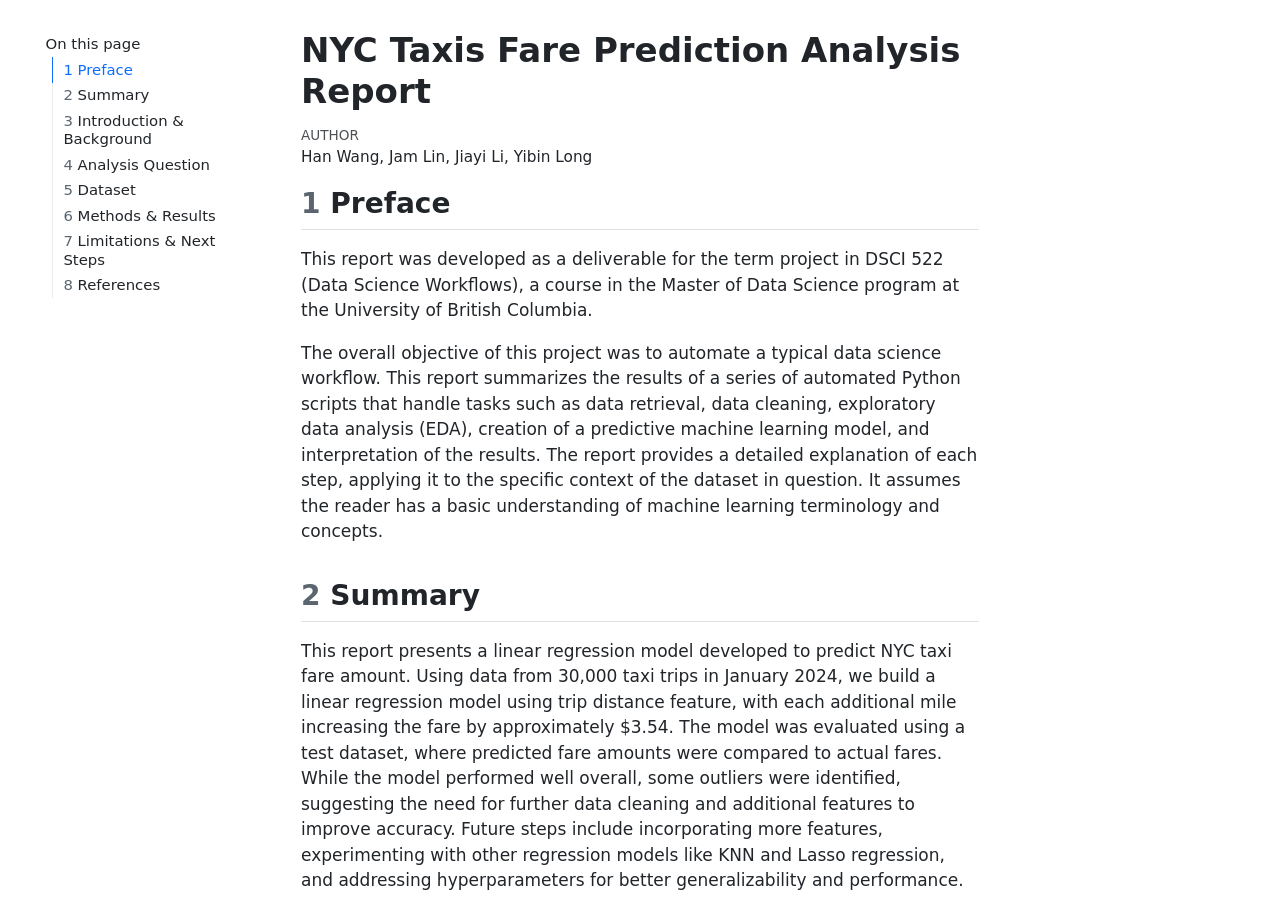
==== commit 2f806846: "Built site for gh-pages" ====
--- a/index.html
+++ b/index.html
@@ -1,919 +1,8 @@
-<!DOCTYPE html>
-<html xmlns="http://www.w3.org/1999/xhtml" lang="en" xml:lang="en"><head>
-
-<meta charset="utf-8">
-<meta name="generator" content="quarto-1.5.57">
-
-<meta name="viewport" content="width=device-width, initial-scale=1.0, user-scalable=yes">
-
-<meta name="author" content="Han Wang, Jam Lin, Jiayi Li, Yibin Long">
-
-<title>NYC Taxis Fare Prediction Analysis Report</title>
-<style>
-code{white-space: pre-wrap;}
-span.smallcaps{font-variant: small-caps;}
-div.columns{display: flex; gap: min(4vw, 1.5em);}
-div.column{flex: auto; overflow-x: auto;}
-div.hanging-indent{margin-left: 1.5em; text-indent: -1.5em;}
-ul.task-list{list-style: none;}
-ul.task-list li input[type="checkbox"] {
-  width: 0.8em;
-  margin: 0 0.8em 0.2em -1em; /* quarto-specific, see https://github.com/quarto-dev/quarto-cli/issues/4556 */ 
-  vertical-align: middle;
-}
-/* CSS for citations */
-div.csl-bib-body { }
-div.csl-entry {
-  clear: both;
-  margin-bottom: 0em;
-}
-.hanging-indent div.csl-entry {
-  margin-left:2em;
-  text-indent:-2em;
-}
-div.csl-left-margin {
-  min-width:2em;
-  float:left;
-}
-div.csl-right-inline {
-  margin-left:2em;
-  padding-left:1em;
-}
-div.csl-indent {
-  margin-left: 2em;
-}</style>
-
-
-<script src="yellow_taxi_analysis_files/libs/clipboard/clipboard.min.js"></script>
-<script src="yellow_taxi_analysis_files/libs/quarto-html/quarto.js"></script>
-<script src="yellow_taxi_analysis_files/libs/quarto-html/popper.min.js"></script>
-<script src="yellow_taxi_analysis_files/libs/quarto-html/tippy.umd.min.js"></script>
-<script src="yellow_taxi_analysis_files/libs/quarto-html/anchor.min.js"></script>
-<link href="yellow_taxi_analysis_files/libs/quarto-html/tippy.css" rel="stylesheet">
-<link href="yellow_taxi_analysis_files/libs/quarto-html/quarto-syntax-highlighting.css" rel="stylesheet" id="quarto-text-highlighting-styles">
-<script src="yellow_taxi_analysis_files/libs/bootstrap/bootstrap.min.js"></script>
-<link href="yellow_taxi_analysis_files/libs/bootstrap/bootstrap-icons.css" rel="stylesheet">
-<link href="yellow_taxi_analysis_files/libs/bootstrap/bootstrap.min.css" rel="stylesheet" id="quarto-bootstrap" data-mode="light">
-
-
-</head>
-
-<body>
-
-<div id="quarto-content" class="page-columns page-rows-contents page-layout-article toc-left">
-<div id="quarto-sidebar-toc-left" class="sidebar toc-left">
-  <nav id="TOC" role="doc-toc" class="toc-active">
-    <h2 id="toc-title">Table of contents</h2>
-   
-  <ul>
-  <li><a href="#preface" id="toc-preface" class="nav-link active" data-scroll-target="#preface"><span class="header-section-number">1</span> Preface</a></li>
-  <li><a href="#summary" id="toc-summary" class="nav-link" data-scroll-target="#summary"><span class="header-section-number">2</span> Summary</a></li>
-  <li><a href="#introduction-background" id="toc-introduction-background" class="nav-link" data-scroll-target="#introduction-background"><span class="header-section-number">3</span> Introduction &amp; Background</a></li>
-  <li><a href="#analysis-question" id="toc-analysis-question" class="nav-link" data-scroll-target="#analysis-question"><span class="header-section-number">4</span> Analysis Question</a></li>
-  <li><a href="#dataset" id="toc-dataset" class="nav-link" data-scroll-target="#dataset"><span class="header-section-number">5</span> Dataset</a></li>
-  <li><a href="#methods-results" id="toc-methods-results" class="nav-link" data-scroll-target="#methods-results"><span class="header-section-number">6</span> Methods &amp; Results</a>
-  <ul class="collapse">
-  <li><a href="#methods" id="toc-methods" class="nav-link" data-scroll-target="#methods"><span class="header-section-number">6.1</span> Methods</a></li>
-  <li><a href="#eda" id="toc-eda" class="nav-link" data-scroll-target="#eda"><span class="header-section-number">6.2</span> EDA</a></li>
-  <li><a href="#modeling" id="toc-modeling" class="nav-link" data-scroll-target="#modeling"><span class="header-section-number">6.3</span> Modeling</a></li>
-  <li><a href="#results" id="toc-results" class="nav-link" data-scroll-target="#results"><span class="header-section-number">6.4</span> Results</a></li>
-  </ul></li>
-  <li><a href="#limitations-next-steps" id="toc-limitations-next-steps" class="nav-link" data-scroll-target="#limitations-next-steps"><span class="header-section-number">7</span> Limitations &amp; Next Steps</a></li>
-  <li><a href="#references" id="toc-references" class="nav-link" data-scroll-target="#references"><span class="header-section-number">8</span> References</a></li>
-  </ul>
-</nav>
-</div>
-<div id="quarto-margin-sidebar" class="sidebar margin-sidebar zindex-bottom">
-</div>
-<main class="content" id="quarto-document-content">
-
-<header id="title-block-header" class="quarto-title-block default">
-<div class="quarto-title">
-<h1 class="title">NYC Taxis Fare Prediction Analysis Report</h1>
-</div>
-
-
-
-<div class="quarto-title-meta">
-
-    <div>
-    <div class="quarto-title-meta-heading">Author</div>
-    <div class="quarto-title-meta-contents">
-             <p>Han Wang, Jam Lin, Jiayi Li, Yibin Long </p>
-          </div>
-  </div>
-    
-  
-    
-  </div>
-  
-
-
-</header>
-
-
-<section id="preface" class="level2" data-number="1">
-<h2 data-number="1" class="anchored" data-anchor-id="preface"><span class="header-section-number">1</span> Preface</h2>
-<p>This report was developed as a deliverable for the term project in DSCI 522 (Data Science Workflows), a course in the Master of Data Science program at the University of British Columbia.</p>
-<p>The overall objective of this project was to automate a typical data science workflow. This report summarizes the results of a series of automated Python scripts that handle tasks such as data retrieval, data cleaning, exploratory data analysis (EDA), creation of a predictive machine learning model, and interpretation of the results. The report provides a detailed explanation of each step, applying it to the specific context of the dataset in question. It assumes the reader has a basic understanding of machine learning terminology and concepts.</p>
-</section>
-<section id="summary" class="level2" data-number="2">
-<h2 data-number="2" class="anchored" data-anchor-id="summary"><span class="header-section-number">2</span> Summary</h2>
-<p>This report presents a linear regression model developed to predict NYC taxi fare amount. Using data from 30,000 taxi trips in January 2024, we build a linear regression model using trip distance feature, with each additional mile increasing the fare by approximately $3.54. The model was evaluated using a test dataset, where predicted fare amounts were compared to actual fares. While the model performed well overall, some outliers were identified, suggesting the need for further data cleaning and additional features to improve accuracy. Future steps include incorporating more features, experimenting with other regression models like KNN and Lasso regression, and addressing hyperparameters for better generalizability and performance.</p>
-</section>
-<section id="introduction-background" class="level2" data-number="3">
-<h2 data-number="3" class="anchored" data-anchor-id="introduction-background"><span class="header-section-number">3</span> Introduction &amp; Background</h2>
-<p>Taking a taxi in New York City can be overwhelming for first-time visitors, especially for tourists unfamiliar with the city’s layout and fare system. With over 200,000 taxi trips taking place daily, yellow cabs remain an essential mode of transportation for both locals and visitors. However, the lack of transparency often leads to concerns among tourists about overcharging or being taken on unnecessarily long routes.</p>
-<p>To address these concerns, we use data from 30,000 Yellow Taxi trips recorded in January 2024, provided by the NYC Taxi and Limousine Commission (TLC). Our analysis examines how to predict taxi fare amounts, offering valuable insights to help tourists better understand what they should expect to pay for a taxi ride in NYC. By leveraging data-driven analysis, we aim to provide a clearer and more predictable fare structure, enabling tourists to make more informed decisions during their travels in the city.</p>
-</section>
-<section id="analysis-question" class="level2" data-number="4">
-<h2 data-number="4" class="anchored" data-anchor-id="analysis-question"><span class="header-section-number">4</span> Analysis Question</h2>
-<p>How do we best predict NYC yellow taxi fare amounts?</p>
-</section>
-<section id="dataset" class="level2" data-number="5">
-<h2 data-number="5" class="anchored" data-anchor-id="dataset"><span class="header-section-number">5</span> Dataset</h2>
-<p>The data set used in this project is the TLC Trip Record Data, which includes taxi and for-hire vehicle trip records collected by technology providers authorized under the Taxicab &amp; Livery Passenger Enhancement Programs (TPEP/LPEP). This data is sourced from the NYC Taxi and Limousine Commission (TLC) and can be accessed from the [NYC Taxi and Limousine Commission’s website]<span class="citation" data-cites="nyctlc2024">(<a href="#ref-nyctlc2024" role="doc-biblioref">Taxi and Commission 2024</a>)</span>(https://www.nyc.gov/site/tlc/about/tlc-trip-record-data.page). Yellow and green taxi trip records contain fields capturing pick-up and drop-off dates and times, pick-up and drop-off locations, trip distances, itemized fares, rate types, payment types, and driver-reported passenger counts. Similarly, For-Hire Vehicle (FHV) trip records include fields such as dispatching base license number, pick-up date and time, and taxi zone location ID. It is important to note that the TLC did not create this data and makes no representations regarding its accuracy. FHV trip records are based on submissions from dispatching bases and may not represent the total volume of trips. Additionally, the TLC reviews these records and enforces necessary actions to improve their accuracy and completeness.</p>
-</section>
-<section id="methods-results" class="level2" data-number="6">
-<h2 data-number="6" class="anchored" data-anchor-id="methods-results"><span class="header-section-number">6</span> Methods &amp; Results</h2>
-<section id="methods" class="level3" data-number="6.1">
-<h3 data-number="6.1" class="anchored" data-anchor-id="methods"><span class="header-section-number">6.1</span> Methods</h3>
-<p>In order to address our research question, we will begin by selecting the appropriate features from the dataset through exploratory data analysis (EDA) and by consulting the data dictionary to better understand the instances within the dataset. Since this is a linear regression modeling problem, we will use the LinearRegression model as our model of choice. Linear regression is a fundamental and widely used method for predictive modeling. The dataset used in this study includes daily fare amounts and trip distance data from January 2024, covering 30,000 observations. The data will be split into training and test sets, with 70% allocated for training and 30% for testing.</p>
-<p>The analysis will be conducted using the Python programming language <span class="citation" data-cites="Python">(<a href="#ref-Python" role="doc-biblioref">Van Rossum and Drake 2009</a>)</span>, with the following Python packages: numpy <span class="citation" data-cites="harris2020array">(<a href="#ref-harris2020array" role="doc-biblioref">Harris et al. 2020</a>)</span>, pandas <span class="citation" data-cites="pandas">(<a href="#ref-pandas" role="doc-biblioref">McKinney 2010</a>)</span>, scikit-learn <span class="citation" data-cites="pedregosa2011scikit">(<a href="#ref-pedregosa2011scikit" role="doc-biblioref">Pedregosa et al. 2011</a>)</span>, and altair <span class="citation" data-cites="altair">(<a href="#ref-altair" role="doc-biblioref">VanderPlas 2018</a>)</span>.</p>
-</section>
-<section id="eda" class="level3" data-number="6.2">
-<h3 data-number="6.2" class="anchored" data-anchor-id="eda"><span class="header-section-number">6.2</span> EDA</h3>
-<p>Lets do some data validation by checking the target variable fare_amount’s distribution:</p>
-<div id="fig-density" class="quarto-float quarto-figure quarto-figure-center anchored">
-<figure class="quarto-float quarto-float-fig figure">
-<div aria-describedby="fig-density-caption-0ceaefa1-69ba-4598-a22c-09a6ac19f8ca">
-<img src="../charts/Fare_Amount_Density_Chart.png" class="img-fluid figure-img">
-</div>
-<figcaption class="quarto-float-caption-bottom quarto-float-caption quarto-float-fig" id="fig-density-caption-0ceaefa1-69ba-4598-a22c-09a6ac19f8ca">
-Figure&nbsp;1: Fare Amount Density Chart
-</figcaption>
-</figure>
-</div>
-<p>Based on <a href="#fig-density" class="quarto-xref">Figure&nbsp;1</a>, we see that most values of the fare amount make sense - they are mostly under $50, with a cluster of fare amounts at around 65 USD, likely a longer trip from the airport. However, we see fare amounts that are lower that 0 which are not explained by the documentation, that “The time-and-distance fare calculated by the meter.” They might be simply refunded trips, but since we cannot confirm, we will choose to drop rows where the fare amount is negative.</p>
-<p>We’ll split the dataset into training set and test set.</p>
-<p>Now, we’ll perform a summary of the data set that is relevant for exploratory data analysis related to our regression analysis. We’ll check out the summary statistics for each column in the dataset.</p>
-<div class="cell" data-execution_count="1">
-<div id="tbl-summary" class="cell quarto-float quarto-figure quarto-figure-center anchored" data-execution_count="1">
-<figure class="quarto-float quarto-float-tbl figure">
-<figcaption class="quarto-float-caption-top quarto-float-caption quarto-float-tbl" id="tbl-summary-caption-0ceaefa1-69ba-4598-a22c-09a6ac19f8ca">
-Table&nbsp;1: Data Set Summary
-</figcaption>
-<div aria-describedby="tbl-summary-caption-0ceaefa1-69ba-4598-a22c-09a6ac19f8ca">
-<div class="cell-output cell-output-display cell-output-markdown" data-execution_count="4">
-<table class="do-not-create-environment cell caption-top table table-sm table-striped small">
-<colgroup>
-<col style="width: 4%">
-<col style="width: 8%">
-<col style="width: 8%">
-<col style="width: 5%">
-<col style="width: 5%">
-<col style="width: 4%">
-<col style="width: 4%">
-<col style="width: 4%">
-<col style="width: 4%">
-<col style="width: 4%">
-<col style="width: 4%">
-<col style="width: 4%">
-<col style="width: 4%">
-<col style="width: 4%">
-<col style="width: 7%">
-<col style="width: 4%">
-<col style="width: 7%">
-<col style="width: 4%">
-</colgroup>
-<thead>
-<tr class="header">
-<th style="text-align: right;">VendorID</th>
-<th style="text-align: left;">tpep_pickup_datetime</th>
-<th style="text-align: left;">tpep_dropoff_datetime</th>
-<th style="text-align: right;">passenger_count</th>
-<th style="text-align: right;">trip_distance</th>
-<th style="text-align: right;">RatecodeID</th>
-<th style="text-align: right;">PULocationID</th>
-<th style="text-align: right;">DOLocationID</th>
-<th style="text-align: right;">payment_type</th>
-<th style="text-align: right;">fare_amount</th>
-<th style="text-align: right;">extra</th>
-<th style="text-align: right;">mta_tax</th>
-<th style="text-align: right;">tip_amount</th>
-<th style="text-align: right;">tolls_amount</th>
-<th style="text-align: right;">improvement_surcharge</th>
-<th style="text-align: right;">total_amount</th>
-<th style="text-align: right;">congestion_surcharge</th>
-<th style="text-align: right;">Airport_fee</th>
-</tr>
-</thead>
-<tbody>
-<tr class="odd">
-<td style="text-align: right;">20720</td>
-<td style="text-align: left;">20720</td>
-<td style="text-align: left;">20720</td>
-<td style="text-align: right;">19690</td>
-<td style="text-align: right;">20720</td>
-<td style="text-align: right;">19690</td>
-<td style="text-align: right;">20720</td>
-<td style="text-align: right;">20720</td>
-<td style="text-align: right;">20720</td>
-<td style="text-align: right;">20720</td>
-<td style="text-align: right;">20720</td>
-<td style="text-align: right;">20720</td>
-<td style="text-align: right;">20720</td>
-<td style="text-align: right;">20720</td>
-<td style="text-align: right;">20720</td>
-<td style="text-align: right;">20720</td>
-<td style="text-align: right;">19690</td>
-<td style="text-align: right;">19690</td>
-</tr>
-<tr class="even">
-<td style="text-align: right;">1.74976</td>
-<td style="text-align: left;">2024-01-17 00:46:01.533832</td>
-<td style="text-align: left;">2024-01-17 01:01:38.636196</td>
-<td style="text-align: right;">1.3387</td>
-<td style="text-align: right;">3.19747</td>
-<td style="text-align: right;">2.03403</td>
-<td style="text-align: right;">166.394</td>
-<td style="text-align: right;">165.39</td>
-<td style="text-align: right;">1.13436</td>
-<td style="text-align: right;">18.5866</td>
-<td style="text-align: right;">1.48258</td>
-<td style="text-align: right;">0.49527</td>
-<td style="text-align: right;">3.37729</td>
-<td style="text-align: right;">0.525144</td>
-<td style="text-align: right;">0.999628</td>
-<td style="text-align: right;">27.3619</td>
-<td style="text-align: right;">2.31061</td>
-<td style="text-align: right;">0.143448</td>
-</tr>
-<tr class="odd">
-<td style="text-align: right;">1</td>
-<td style="text-align: left;">2024-01-01 00:06:10</td>
-<td style="text-align: left;">2024-01-01 00:10:03</td>
-<td style="text-align: right;">0</td>
-<td style="text-align: right;">0</td>
-<td style="text-align: right;">1</td>
-<td style="text-align: right;">1</td>
-<td style="text-align: right;">1</td>
-<td style="text-align: right;">0</td>
-<td style="text-align: right;">0</td>
-<td style="text-align: right;">0</td>
-<td style="text-align: right;">0</td>
-<td style="text-align: right;">0</td>
-<td style="text-align: right;">0</td>
-<td style="text-align: right;">0</td>
-<td style="text-align: right;">0</td>
-<td style="text-align: right;">0</td>
-<td style="text-align: right;">0</td>
-</tr>
-<tr class="even">
-<td style="text-align: right;">1</td>
-<td style="text-align: left;">2024-01-09 16:07:26.750000</td>
-<td style="text-align: left;">2024-01-09 16:26:42.250000</td>
-<td style="text-align: right;">1</td>
-<td style="text-align: right;">1</td>
-<td style="text-align: right;">1</td>
-<td style="text-align: right;">132</td>
-<td style="text-align: right;">114</td>
-<td style="text-align: right;">1</td>
-<td style="text-align: right;">8.6</td>
-<td style="text-align: right;">0</td>
-<td style="text-align: right;">0.5</td>
-<td style="text-align: right;">1</td>
-<td style="text-align: right;">0</td>
-<td style="text-align: right;">1</td>
-<td style="text-align: right;">15.48</td>
-<td style="text-align: right;">2.5</td>
-<td style="text-align: right;">0</td>
-</tr>
-<tr class="odd">
-<td style="text-align: right;">2</td>
-<td style="text-align: left;">2024-01-17 10:28:41</td>
-<td style="text-align: left;">2024-01-17 10:46:02</td>
-<td style="text-align: right;">1</td>
-<td style="text-align: right;">1.68</td>
-<td style="text-align: right;">1</td>
-<td style="text-align: right;">162</td>
-<td style="text-align: right;">163</td>
-<td style="text-align: right;">1</td>
-<td style="text-align: right;">12.8</td>
-<td style="text-align: right;">1</td>
-<td style="text-align: right;">0.5</td>
-<td style="text-align: right;">2.8</td>
-<td style="text-align: right;">0</td>
-<td style="text-align: right;">1</td>
-<td style="text-align: right;">20.16</td>
-<td style="text-align: right;">2.5</td>
-<td style="text-align: right;">0</td>
-</tr>
-<tr class="even">
-<td style="text-align: right;">2</td>
-<td style="text-align: left;">2024-01-24 17:47:47</td>
-<td style="text-align: left;">2024-01-24 18:01:19.500000</td>
-<td style="text-align: right;">1</td>
-<td style="text-align: right;">3.1</td>
-<td style="text-align: right;">1</td>
-<td style="text-align: right;">234</td>
-<td style="text-align: right;">236</td>
-<td style="text-align: right;">1</td>
-<td style="text-align: right;">20.5</td>
-<td style="text-align: right;">2.5</td>
-<td style="text-align: right;">0.5</td>
-<td style="text-align: right;">4.2</td>
-<td style="text-align: right;">0</td>
-<td style="text-align: right;">1</td>
-<td style="text-align: right;">28.6</td>
-<td style="text-align: right;">2.5</td>
-<td style="text-align: right;">0</td>
-</tr>
-<tr class="odd">
-<td style="text-align: right;">6</td>
-<td style="text-align: left;">2024-01-31 23:56:14</td>
-<td style="text-align: left;">2024-02-01 00:15:56</td>
-<td style="text-align: right;">8</td>
-<td style="text-align: right;">68.48</td>
-<td style="text-align: right;">99</td>
-<td style="text-align: right;">265</td>
-<td style="text-align: right;">265</td>
-<td style="text-align: right;">4</td>
-<td style="text-align: right;">600</td>
-<td style="text-align: right;">11.75</td>
-<td style="text-align: right;">4</td>
-<td style="text-align: right;">99</td>
-<td style="text-align: right;">62.75</td>
-<td style="text-align: right;">1</td>
-<td style="text-align: right;">601</td>
-<td style="text-align: right;">2.5</td>
-<td style="text-align: right;">1.75</td>
-</tr>
-<tr class="even">
-<td style="text-align: right;">0.434275</td>
-<td style="text-align: left;">nan</td>
-<td style="text-align: left;">nan</td>
-<td style="text-align: right;">0.844332</td>
-<td style="text-align: right;">4.31842</td>
-<td style="text-align: right;">9.65642</td>
-<td style="text-align: right;">63.626</td>
-<td style="text-align: right;">69.4664</td>
-<td style="text-align: right;">0.527717</td>
-<td style="text-align: right;">17.8768</td>
-<td style="text-align: right;">1.79912</td>
-<td style="text-align: right;">0.0549392</td>
-<td style="text-align: right;">3.8067</td>
-<td style="text-align: right;">2.09673</td>
-<td style="text-align: right;">0.0190096</td>
-<td style="text-align: right;">22.1385</td>
-<td style="text-align: right;">0.66147</td>
-<td style="text-align: right;">0.480072</td>
-</tr>
-</tbody>
-</table>
-</div>
-</div>
-</figure>
-</div>
-</div>
-<p>Based on the summary statistics in <a href="#tbl-summary" class="quarto-xref">Table&nbsp;1</a>, for the fare amount, the mean fare amount is 18.59 USD, while the median is 12.8 USD, which again points to a right-skewed distribution for this column. This confirms what we saw with the density chart.</p>
-<p>Next, we’ll create a correlation plot of all of the columns against one another, to check out the strength and direction of associations between columns.</p>
-<div id="fig-correlation" class="quarto-float quarto-figure quarto-figure-center anchored">
-<figure class="quarto-float quarto-float-fig figure">
-<div aria-describedby="fig-correlation-caption-0ceaefa1-69ba-4598-a22c-09a6ac19f8ca">
-<img src="../charts/Correlation_Plot_Train_Spearman.png" class="img-fluid figure-img">
-</div>
-<figcaption class="quarto-float-caption-bottom quarto-float-caption quarto-float-fig" id="fig-correlation-caption-0ceaefa1-69ba-4598-a22c-09a6ac19f8ca">
-Figure&nbsp;2: Correlation Plot
-</figcaption>
-</figure>
-</div>
-<p>Based on <a href="#fig-correlation" class="quarto-xref">Figure&nbsp;2</a>, we see that “trip_distance” and “fare_amount” have a fairly high positive correlation, which may indicate that they are fairly positively associated with each other. We decide now to use “trip_distance” to try and predict “fare_amount”. Since there are no null values in “trip_distance”, no null values need to be dropped for “trip_distance”.</p>
-</section>
-<section id="modeling" class="level3" data-number="6.3">
-<h3 data-number="6.3" class="anchored" data-anchor-id="modeling"><span class="header-section-number">6.3</span> Modeling</h3>
-<p>As discussed in the Methods summary, we will now build and test our Linear Regression Model.</p>
-<p>The regression line formula is: y_hat = 3.62 * trip_distance + 7.02</p>
-<p>Finally, let’s calculate some error metrics and perform a visualization of the result of the regression model in the form of a scatter plot with the regression line.</p>
-<div class="cell" data-execution_count="3">
-<div id="tbl-metrics" class="cell quarto-float quarto-figure quarto-figure-center anchored" data-execution_count="3">
-<figure class="quarto-float quarto-float-tbl figure">
-<figcaption class="quarto-float-caption-top quarto-float-caption quarto-float-tbl" id="tbl-metrics-caption-0ceaefa1-69ba-4598-a22c-09a6ac19f8ca">
-Table&nbsp;2: Regression Performance Metrics
-</figcaption>
-<div aria-describedby="tbl-metrics-caption-0ceaefa1-69ba-4598-a22c-09a6ac19f8ca">
-<div class="cell-output cell-output-display cell-output-markdown" data-execution_count="6">
-<table class="do-not-create-environment cell caption-top table table-sm table-striped small">
-<thead>
-<tr class="header">
-<th style="text-align: left;">Metric</th>
-<th style="text-align: right;">Value</th>
-</tr>
-</thead>
-<tbody>
-<tr class="odd">
-<td style="text-align: left;">RMSE</td>
-<td style="text-align: right;">6.78282</td>
-</tr>
-<tr class="even">
-<td style="text-align: left;">R²</td>
-<td style="text-align: right;">0.848052</td>
-</tr>
-<tr class="odd">
-<td style="text-align: left;">MAE</td>
-<td style="text-align: right;">3.23701</td>
-</tr>
-</tbody>
-</table>
-</div>
-</div>
-</figure>
-</div>
-</div>
-<div id="fig-error" class="quarto-float quarto-figure quarto-figure-center anchored">
-<figure class="quarto-float quarto-float-fig figure">
-<div aria-describedby="fig-error-caption-0ceaefa1-69ba-4598-a22c-09a6ac19f8ca">
-<img src="../charts/Pred_Vs_Actual.png" class="img-fluid figure-img">
-</div>
-<figcaption class="quarto-float-caption-bottom quarto-float-caption quarto-float-fig" id="fig-error-caption-0ceaefa1-69ba-4598-a22c-09a6ac19f8ca">
-Figure&nbsp;3: Predicted vs Actual Taxi Fare Amounts With Error Line
-</figcaption>
-</figure>
-</div>
-<p>Lastly in <a href="#fig-predictions" class="quarto-xref">Figure&nbsp;4</a>, here is the regression line for the predictions.</p>
-<div id="fig-predictions" class="quarto-float quarto-figure quarto-figure-center anchored">
-<figure class="quarto-float quarto-float-fig figure">
-<div aria-describedby="fig-predictions-caption-0ceaefa1-69ba-4598-a22c-09a6ac19f8ca">
-<img src="../charts/Final_Linear_Regression.png" class="img-fluid figure-img">
-</div>
-<figcaption class="quarto-float-caption-bottom quarto-float-caption quarto-float-fig" id="fig-predictions-caption-0ceaefa1-69ba-4598-a22c-09a6ac19f8ca">
-Figure&nbsp;4: Regression of Trip Distance vs Fare Amount for NYC Yellow Taxis in January 2024
-</figcaption>
-</figure>
-</div>
-</section>
-<section id="results" class="level3" data-number="6.4">
-<h3 data-number="6.4" class="anchored" data-anchor-id="results"><span class="header-section-number">6.4</span> Results</h3>
-<p>The objective of the analysis was to predict the fare amount using a linear regression model. The regression plot, generated from the model, demonstrates a positive linear relationship between trip distance and fare amount for NYC Yellow Taxis in January 2024. This confirms that as the trip distance increases, the fare amount also increases, as expected.</p>
-<p>The linear regression model shows moderate predictive power with an R-squared value of 0.85, which explains about high percent of fare variance. The low MAE of 3.24 USD indicates good accuracy for typical rides, although the higher RMSE (6.78 USD) suggests sensitivity to outliers. The visual analysis of the errors reveals the model performs best for the 10-50 USD range, and underestimates fares over 100 USD. The actual NYC taxi fare is calculated through initial fare, per-mile charge, and additional fees for peak hours, nighttime, tolls, etc that this model cannot predict, but can be built further using more complicated multilinear regression or ML models.</p>
-<p>Based on the estimated result from the regression line formula derived from the model, this suggests that for each additional mile traveled, the fare increases by approximately 3.62 USD, and the base fare (when the trip distance is zero) is around 7.02 USD.</p>
-<p>To evaluate the model’s predictive performance, we applied it to the test data, which was split from the original dataset (70 percent training, 30 percent testing). The predicted fare amounts were compared against the actual fare amounts in the test set. The predicted values were calculated using the formula derived from the model, where trip distances from the test set were used as input to generate the corresponding fare predictions.</p>
-<p>A scatter plot of the actual fare amounts versus trip distances, along with the regression line, was generated to visualize the results. The plot showed that the model fits most of the data well, but there were some outliers where the predicted fare deviated significantly from the actual values. These discrepancies could be due to errors or special cases in the fare data.</p>
-</section>
-</section>
-<section id="limitations-next-steps" class="level2" data-number="7">
-<h2 data-number="7" class="anchored" data-anchor-id="limitations-next-steps"><span class="header-section-number">7</span> Limitations &amp; Next Steps</h2>
-<p>Overall, our model may be useful in the initial analysis of tourists interested in making informal predictions about NYC taxi fare amounts. However, there are several areas where this work can be improved. In this analysis, we did not include hyperparameters like the regularization parameter (α), which is essential for controlling overfitting and improving model generalizability. Furthermore, the model currently uses only a single feature (trip distance), which may result in underfitting and bias. In the next steps, we plan to incorporate more features into the model and refine the approach to improve its precision and predictive power. Additionally, experimenting with other regression models, such as KNN regression for non-linear relationships and Lasso regression for linear relationships, could be valuable to see if these models improve performance.</p>
-</section>
-<section id="references" class="level2 unnumbered" data-number="8">
-
-
-</section>
-
-<div id="quarto-appendix" class="default"><section class="quarto-appendix-contents" role="doc-bibliography" id="quarto-bibliography"><h2 class="anchored quarto-appendix-heading">8 References</h2><div id="refs" class="references csl-bib-body hanging-indent" data-entry-spacing="0" role="list">
-<div id="ref-harris2020array" class="csl-entry" role="listitem">
-Harris, Charles R, K Jarrod Millman, Stéfan J Van Der Walt, Ralf Gommers, Pauli Virtanen, David Cournapeau, Eric Wieser, et al. 2020. <span>“Array Programming with NumPy.”</span> <em>Nature</em> 585 (7825): 357–62.
-</div>
-<div id="ref-pandas" class="csl-entry" role="listitem">
-McKinney, Wes. 2010. <span>“Data Structures for Statistical Computing in Python.”</span> In <em>Proceedings of the 9th Python in Science Conference</em>, edited by Stéfan van der Walt and Jarrod Millman, =51–56.
-</div>
-<div id="ref-pedregosa2011scikit" class="csl-entry" role="listitem">
-Pedregosa, Fabian, Gaël Varoquaux, Alexandre Gramfort, Vincent Michel, Bertrand Thirion, Olivier Grisel, Mathieu Blondel, et al. 2011. <span>“Scikit-Learn: Machine Learning in Python.”</span> <em>The Journal of Machine Learning Research</em> 12: 2825–30.
-</div>
-<div id="ref-nyctlc2024" class="csl-entry" role="listitem">
-Taxi, New York City, and Limousine Commission. 2024. <span>“TLC Trip Record Data.”</span> <a href="https://www.nyc.gov/site/tlc/about/tlc-trip-record-data.page" class="uri">https://www.nyc.gov/site/tlc/about/tlc-trip-record-data.page</a>.
-</div>
-<div id="ref-Python" class="csl-entry" role="listitem">
-Van Rossum, Guido, and Fred L. Drake. 2009. <em>Python 3 Reference Manual</em>. Scotts Valley, CA: CreateSpace.
-</div>
-<div id="ref-altair" class="csl-entry" role="listitem">
-VanderPlas, Jake. 2018. <span>“Altair: Interactive Statistical Visualizations for Python.”</span> <em>Journal of Open Source Software</em> 3 (7825, 32): 1057. <a href="https://doi.org/10.21105/joss.01057">https://doi.org/10.21105/joss.01057</a>.
-</div>
-</div></section></div></main>
-<!-- /main column -->
-<script id="quarto-html-after-body" type="application/javascript">
-window.document.addEventListener("DOMContentLoaded", function (event) {
-  const toggleBodyColorMode = (bsSheetEl) => {
-    const mode = bsSheetEl.getAttribute("data-mode");
-    const bodyEl = window.document.querySelector("body");
-    if (mode === "dark") {
-      bodyEl.classList.add("quarto-dark");
-      bodyEl.classList.remove("quarto-light");
-    } else {
-      bodyEl.classList.add("quarto-light");
-      bodyEl.classList.remove("quarto-dark");
-    }
-  }
-  const toggleBodyColorPrimary = () => {
-    const bsSheetEl = window.document.querySelector("link#quarto-bootstrap");
-    if (bsSheetEl) {
-      toggleBodyColorMode(bsSheetEl);
-    }
-  }
-  toggleBodyColorPrimary();  
-  const icon = "";
-  const anchorJS = new window.AnchorJS();
-  anchorJS.options = {
-    placement: 'right',
-    icon: icon
-  };
-  anchorJS.add('.anchored');
-  const isCodeAnnotation = (el) => {
-    for (const clz of el.classList) {
-      if (clz.startsWith('code-annotation-')) {                     
-        return true;
-      }
-    }
-    return false;
-  }
-  const onCopySuccess = function(e) {
-    // button target
-    const button = e.trigger;
-    // don't keep focus
-    button.blur();
-    // flash "checked"
-    button.classList.add('code-copy-button-checked');
-    var currentTitle = button.getAttribute("title");
-    button.setAttribute("title", "Copied!");
-    let tooltip;
-    if (window.bootstrap) {
-      button.setAttribute("data-bs-toggle", "tooltip");
-      button.setAttribute("data-bs-placement", "left");
-      button.setAttribute("data-bs-title", "Copied!");
-      tooltip = new bootstrap.Tooltip(button, 
-        { trigger: "manual", 
-          customClass: "code-copy-button-tooltip",
-          offset: [0, -8]});
-      tooltip.show();    
-    }
-    setTimeout(function() {
-      if (tooltip) {
-        tooltip.hide();
-        button.removeAttribute("data-bs-title");
-        button.removeAttribute("data-bs-toggle");
-        button.removeAttribute("data-bs-placement");
-      }
-      button.setAttribute("title", currentTitle);
-      button.classList.remove('code-copy-button-checked');
-    }, 1000);
-    // clear code selection
-    e.clearSelection();
-  }
-  const getTextToCopy = function(trigger) {
-      const codeEl = trigger.previousElementSibling.cloneNode(true);
-      for (const childEl of codeEl.children) {
-        if (isCodeAnnotation(childEl)) {
-          childEl.remove();
-        }
-      }
-      return codeEl.innerText;
-  }
-  const clipboard = new window.ClipboardJS('.code-copy-button:not([data-in-quarto-modal])', {
-    text: getTextToCopy
-  });
-  clipboard.on('success', onCopySuccess);
-  if (window.document.getElementById('quarto-embedded-source-code-modal')) {
-    // For code content inside modals, clipBoardJS needs to be initialized with a container option
-    // TODO: Check when it could be a function (https://github.com/zenorocha/clipboard.js/issues/860)
-    const clipboardModal = new window.ClipboardJS('.code-copy-button[data-in-quarto-modal]', {
-      text: getTextToCopy,
-      container: window.document.getElementById('quarto-embedded-source-code-modal')
-    });
-    clipboardModal.on('success', onCopySuccess);
-  }
-    var localhostRegex = new RegExp(/^(?:http|https):\/\/localhost\:?[0-9]*\//);
-    var mailtoRegex = new RegExp(/^mailto:/);
-      var filterRegex = new RegExp('/' + window.location.host + '/');
-    var isInternal = (href) => {
-        return filterRegex.test(href) || localhostRegex.test(href) || mailtoRegex.test(href);
-    }
-    // Inspect non-navigation links and adorn them if external
- 	var links = window.document.querySelectorAll('a[href]:not(.nav-link):not(.navbar-brand):not(.toc-action):not(.sidebar-link):not(.sidebar-item-toggle):not(.pagination-link):not(.no-external):not([aria-hidden]):not(.dropdown-item):not(.quarto-navigation-tool):not(.about-link)');
-    for (var i=0; i<links.length; i++) {
-      const link = links[i];
-      if (!isInternal(link.href)) {
-        // undo the damage that might have been done by quarto-nav.js in the case of
-        // links that we want to consider external
-        if (link.dataset.originalHref !== undefined) {
-          link.href = link.dataset.originalHref;
-        }
-      }
-    }
-  function tippyHover(el, contentFn, onTriggerFn, onUntriggerFn) {
-    const config = {
-      allowHTML: true,
-      maxWidth: 500,
-      delay: 100,
-      arrow: false,
-      appendTo: function(el) {
-          return el.parentElement;
-      },
-      interactive: true,
-      interactiveBorder: 10,
-      theme: 'quarto',
-      placement: 'bottom-start',
-    };
-    if (contentFn) {
-      config.content = contentFn;
-    }
-    if (onTriggerFn) {
-      config.onTrigger = onTriggerFn;
-    }
-    if (onUntriggerFn) {
-      config.onUntrigger = onUntriggerFn;
-    }
-    window.tippy(el, config); 
-  }
-  const noterefs = window.document.querySelectorAll('a[role="doc-noteref"]');
-  for (var i=0; i<noterefs.length; i++) {
-    const ref = noterefs[i];
-    tippyHover(ref, function() {
-      // use id or data attribute instead here
-      let href = ref.getAttribute('data-footnote-href') || ref.getAttribute('href');
-      try { href = new URL(href).hash; } catch {}
-      const id = href.replace(/^#\/?/, "");
-      const note = window.document.getElementById(id);
-      if (note) {
-        return note.innerHTML;
-      } else {
-        return "";
-      }
-    });
-  }
-  const xrefs = window.document.querySelectorAll('a.quarto-xref');
-  const processXRef = (id, note) => {
-    // Strip column container classes
-    const stripColumnClz = (el) => {
-      el.classList.remove("page-full", "page-columns");
-      if (el.children) {
-        for (const child of el.children) {
-          stripColumnClz(child);
-        }
-      }
-    }
-    stripColumnClz(note)
-    if (id === null || id.startsWith('sec-')) {
-      // Special case sections, only their first couple elements
-      const container = document.createElement("div");
-      if (note.children && note.children.length > 2) {
-        container.appendChild(note.children[0].cloneNode(true));
-        for (let i = 1; i < note.children.length; i++) {
-          const child = note.children[i];
-          if (child.tagName === "P" && child.innerText === "") {
-            continue;
-          } else {
-            container.appendChild(child.cloneNode(true));
-            break;
-          }
-        }
-        if (window.Quarto?.typesetMath) {
-          window.Quarto.typesetMath(container);
-        }
-        return container.innerHTML
-      } else {
-        if (window.Quarto?.typesetMath) {
-          window.Quarto.typesetMath(note);
-        }
-        return note.innerHTML;
-      }
-    } else {
-      // Remove any anchor links if they are present
-      const anchorLink = note.querySelector('a.anchorjs-link');
-      if (anchorLink) {
-        anchorLink.remove();
-      }
-      if (window.Quarto?.typesetMath) {
-        window.Quarto.typesetMath(note);
-      }
-      // TODO in 1.5, we should make sure this works without a callout special case
-      if (note.classList.contains("callout")) {
-        return note.outerHTML;
-      } else {
-        return note.innerHTML;
-      }
-    }
-  }
-  for (var i=0; i<xrefs.length; i++) {
-    const xref = xrefs[i];
-    tippyHover(xref, undefined, function(instance) {
-      instance.disable();
-      let url = xref.getAttribute('href');
-      let hash = undefined; 
-      if (url.startsWith('#')) {
-        hash = url;
-      } else {
-        try { hash = new URL(url).hash; } catch {}
-      }
-      if (hash) {
-        const id = hash.replace(/^#\/?/, "");
-        const note = window.document.getElementById(id);
-        if (note !== null) {
-          try {
-            const html = processXRef(id, note.cloneNode(true));
-            instance.setContent(html);
-          } finally {
-            instance.enable();
-            instance.show();
-          }
-        } else {
-          // See if we can fetch this
-          fetch(url.split('#')[0])
-          .then(res => res.text())
-          .then(html => {
-            const parser = new DOMParser();
-            const htmlDoc = parser.parseFromString(html, "text/html");
-            const note = htmlDoc.getElementById(id);
-            if (note !== null) {
-              const html = processXRef(id, note);
-              instance.setContent(html);
-            } 
-          }).finally(() => {
-            instance.enable();
-            instance.show();
-          });
-        }
-      } else {
-        // See if we can fetch a full url (with no hash to target)
-        // This is a special case and we should probably do some content thinning / targeting
-        fetch(url)
-        .then(res => res.text())
-        .then(html => {
-          const parser = new DOMParser();
-          const htmlDoc = parser.parseFromString(html, "text/html");
-          const note = htmlDoc.querySelector('main.content');
-          if (note !== null) {
-            // This should only happen for chapter cross references
-            // (since there is no id in the URL)
-            // remove the first header
-            if (note.children.length > 0 && note.children[0].tagName === "HEADER") {
-              note.children[0].remove();
-            }
-            const html = processXRef(null, note);
-            instance.setContent(html);
-          } 
-        }).finally(() => {
-          instance.enable();
-          instance.show();
-        });
-      }
-    }, function(instance) {
-    });
-  }
-      let selectedAnnoteEl;
-      const selectorForAnnotation = ( cell, annotation) => {
-        let cellAttr = 'data-code-cell="' + cell + '"';
-        let lineAttr = 'data-code-annotation="' +  annotation + '"';
-        const selector = 'span[' + cellAttr + '][' + lineAttr + ']';
-        return selector;
-      }
-      const selectCodeLines = (annoteEl) => {
-        const doc = window.document;
-        const targetCell = annoteEl.getAttribute("data-target-cell");
-        const targetAnnotation = annoteEl.getAttribute("data-target-annotation");
-        const annoteSpan = window.document.querySelector(selectorForAnnotation(targetCell, targetAnnotation));
-        const lines = annoteSpan.getAttribute("data-code-lines").split(",");
-        const lineIds = lines.map((line) => {
-          return targetCell + "-" + line;
-        })
-        let top = null;
-        let height = null;
-        let parent = null;
-        if (lineIds.length > 0) {
-            //compute the position of the single el (top and bottom and make a div)
-            const el = window.document.getElementById(lineIds[0]);
-            top = el.offsetTop;
-            height = el.offsetHeight;
-            parent = el.parentElement.parentElement;
-          if (lineIds.length > 1) {
-            const lastEl = window.document.getElementById(lineIds[lineIds.length - 1]);
-            const bottom = lastEl.offsetTop + lastEl.offsetHeight;
-            height = bottom - top;
-          }
-          if (top !== null && height !== null && parent !== null) {
-            // cook up a div (if necessary) and position it 
-            let div = window.document.getElementById("code-annotation-line-highlight");
-            if (div === null) {
-              div = window.document.createElement("div");
-              div.setAttribute("id", "code-annotation-line-highlight");
-              div.style.position = 'absolute';
-              parent.appendChild(div);
-            }
-            div.style.top = top - 2 + "px";
-            div.style.height = height + 4 + "px";
-            div.style.left = 0;
-            let gutterDiv = window.document.getElementById("code-annotation-line-highlight-gutter");
-            if (gutterDiv === null) {
-              gutterDiv = window.document.createElement("div");
-              gutterDiv.setAttribute("id", "code-annotation-line-highlight-gutter");
-              gutterDiv.style.position = 'absolute';
-              const codeCell = window.document.getElementById(targetCell);
-              const gutter = codeCell.querySelector('.code-annotation-gutter');
-              gutter.appendChild(gutterDiv);
-            }
-            gutterDiv.style.top = top - 2 + "px";
-            gutterDiv.style.height = height + 4 + "px";
-          }
-          selectedAnnoteEl = annoteEl;
-        }
-      };
-      const unselectCodeLines = () => {
-        const elementsIds = ["code-annotation-line-highlight", "code-annotation-line-highlight-gutter"];
-        elementsIds.forEach((elId) => {
-          const div = window.document.getElementById(elId);
-          if (div) {
-            div.remove();
-          }
-        });
-        selectedAnnoteEl = undefined;
-      };
-        // Handle positioning of the toggle
-    window.addEventListener(
-      "resize",
-      throttle(() => {
-        elRect = undefined;
-        if (selectedAnnoteEl) {
-          selectCodeLines(selectedAnnoteEl);
-        }
-      }, 10)
-    );
-    function throttle(fn, ms) {
-    let throttle = false;
-    let timer;
-      return (...args) => {
-        if(!throttle) { // first call gets through
-            fn.apply(this, args);
-            throttle = true;
-        } else { // all the others get throttled
-            if(timer) clearTimeout(timer); // cancel #2
-            timer = setTimeout(() => {
-              fn.apply(this, args);
-              timer = throttle = false;
-            }, ms);
-        }
-      };
-    }
-      // Attach click handler to the DT
-      const annoteDls = window.document.querySelectorAll('dt[data-target-cell]');
-      for (const annoteDlNode of annoteDls) {
-        annoteDlNode.addEventListener('click', (event) => {
-          const clickedEl = event.target;
-          if (clickedEl !== selectedAnnoteEl) {
-            unselectCodeLines();
-            const activeEl = window.document.querySelector('dt[data-target-cell].code-annotation-active');
-            if (activeEl) {
-              activeEl.classList.remove('code-annotation-active');
-            }
-            selectCodeLines(clickedEl);
-            clickedEl.classList.add('code-annotation-active');
-          } else {
-            // Unselect the line
-            unselectCodeLines();
-            clickedEl.classList.remove('code-annotation-active');
-          }
-        });
-      }
-  const findCites = (el) => {
-    const parentEl = el.parentElement;
-    if (parentEl) {
-      const cites = parentEl.dataset.cites;
-      if (cites) {
-        return {
-          el,
-          cites: cites.split(' ')
-        };
-      } else {
-        return findCites(el.parentElement)
-      }
-    } else {
-      return undefined;
-    }
-  };
-  var bibliorefs = window.document.querySelectorAll('a[role="doc-biblioref"]');
-  for (var i=0; i<bibliorefs.length; i++) {
-    const ref = bibliorefs[i];
-    const citeInfo = findCites(ref);
-    if (citeInfo) {
-      tippyHover(citeInfo.el, function() {
-        var popup = window.document.createElement('div');
-        citeInfo.cites.forEach(function(cite) {
-          var citeDiv = window.document.createElement('div');
-          citeDiv.classList.add('hanging-indent');
-          citeDiv.classList.add('csl-entry');
-          var biblioDiv = window.document.getElementById('ref-' + cite);
-          if (biblioDiv) {
-            citeDiv.innerHTML = biblioDiv.innerHTML;
-          }
-          popup.appendChild(citeDiv);
-        });
-        return popup.innerHTML;
-      });
-    }
-  }
-});
-</script>
-</div> <!-- /content -->
-
-
-
-
-</body></html>+<html xmlns="http://www.w3.org/1999/xhtml">    
+  <head>      
+    <title>Redirect to yellow_taxi_analysis.html</title>      
+    <meta http-equiv="refresh" content="0;URL='yellow_taxi_analysis.html'" />    
+  </head>    
+  <body> 
+  </body>  
+</html>     
